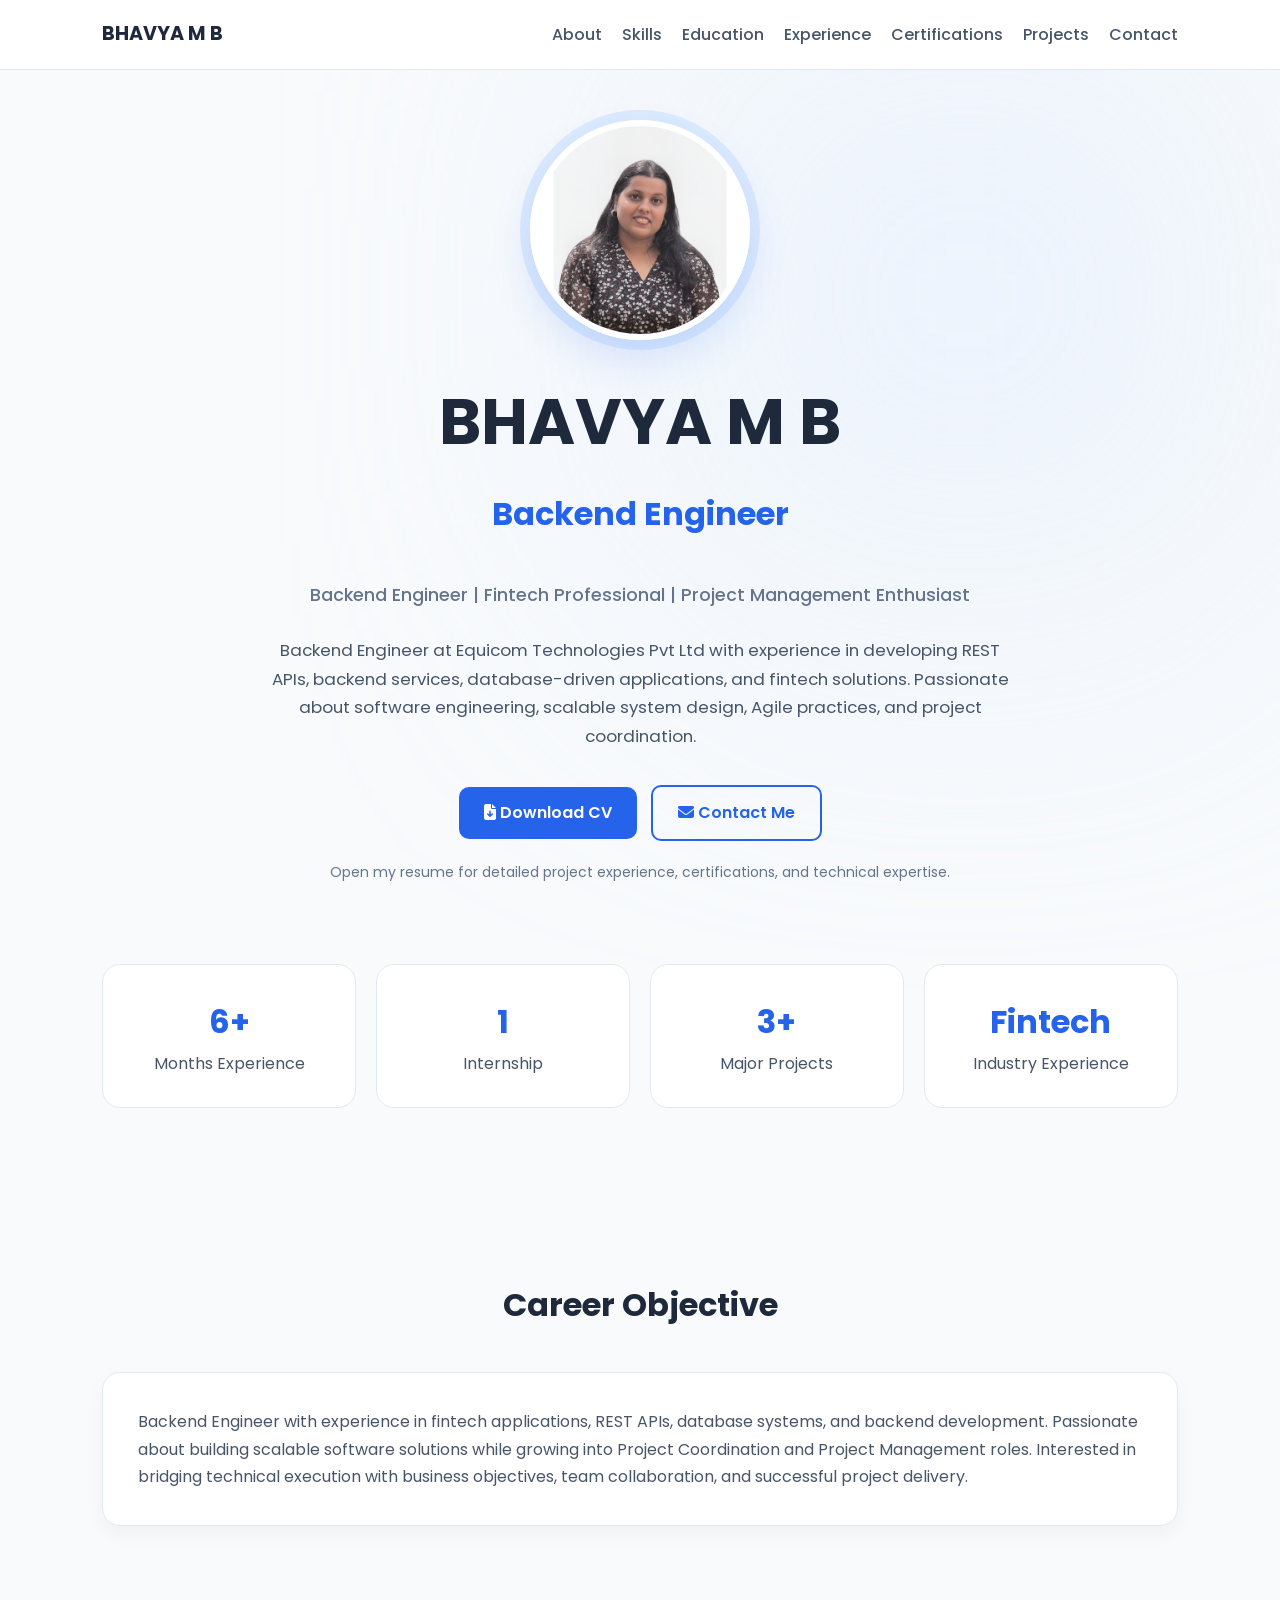
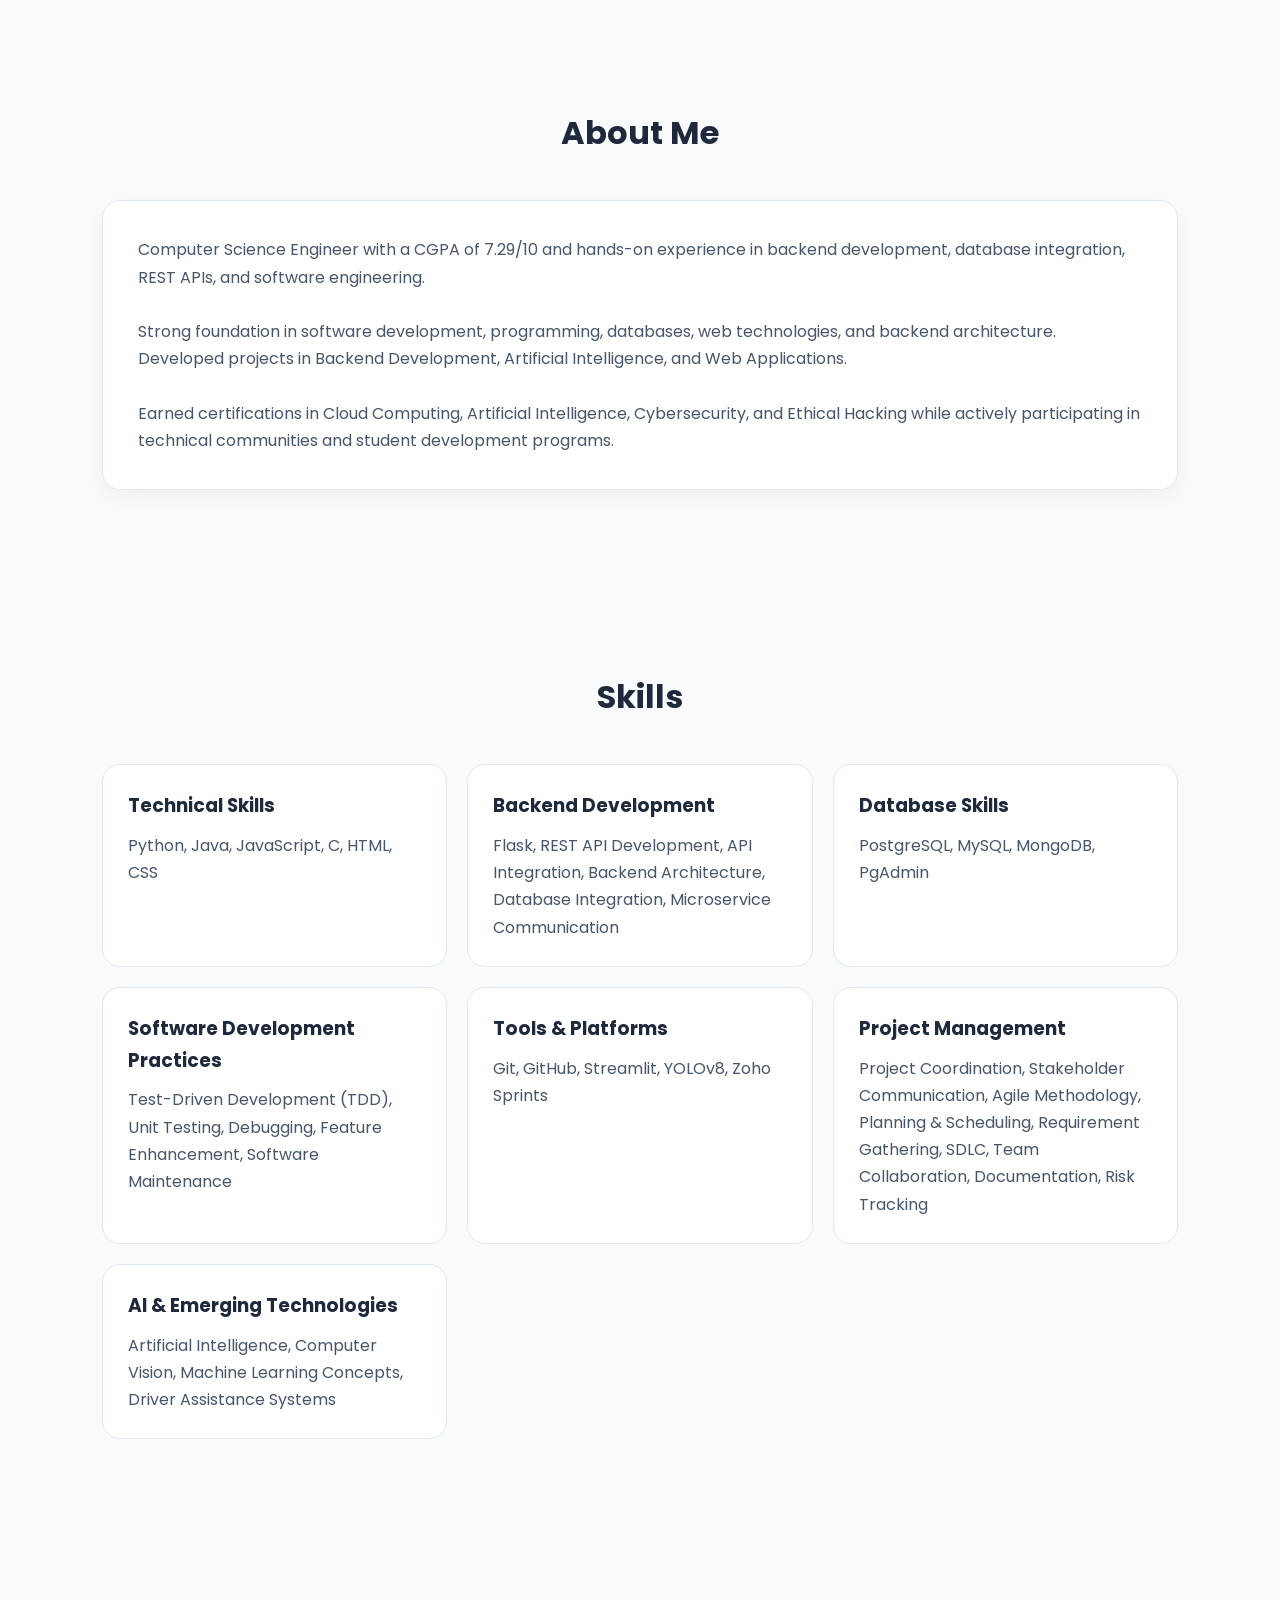
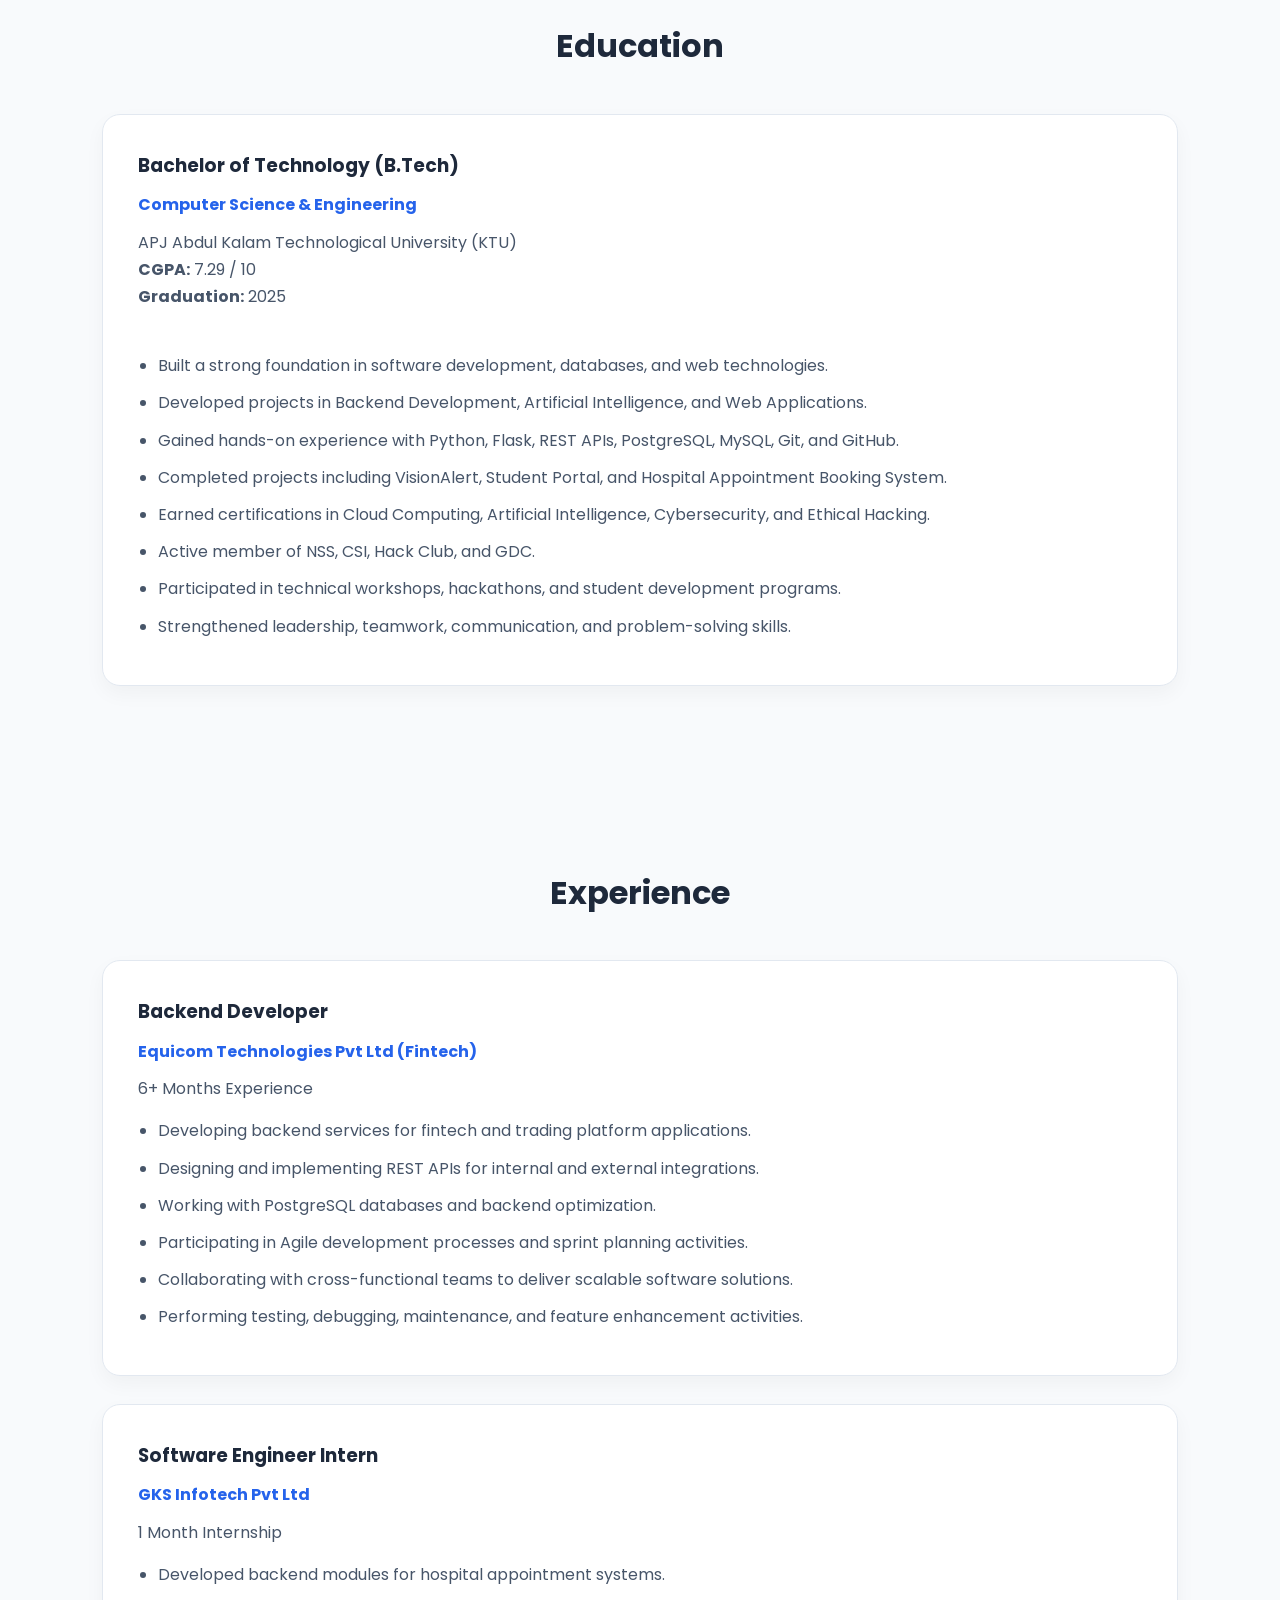
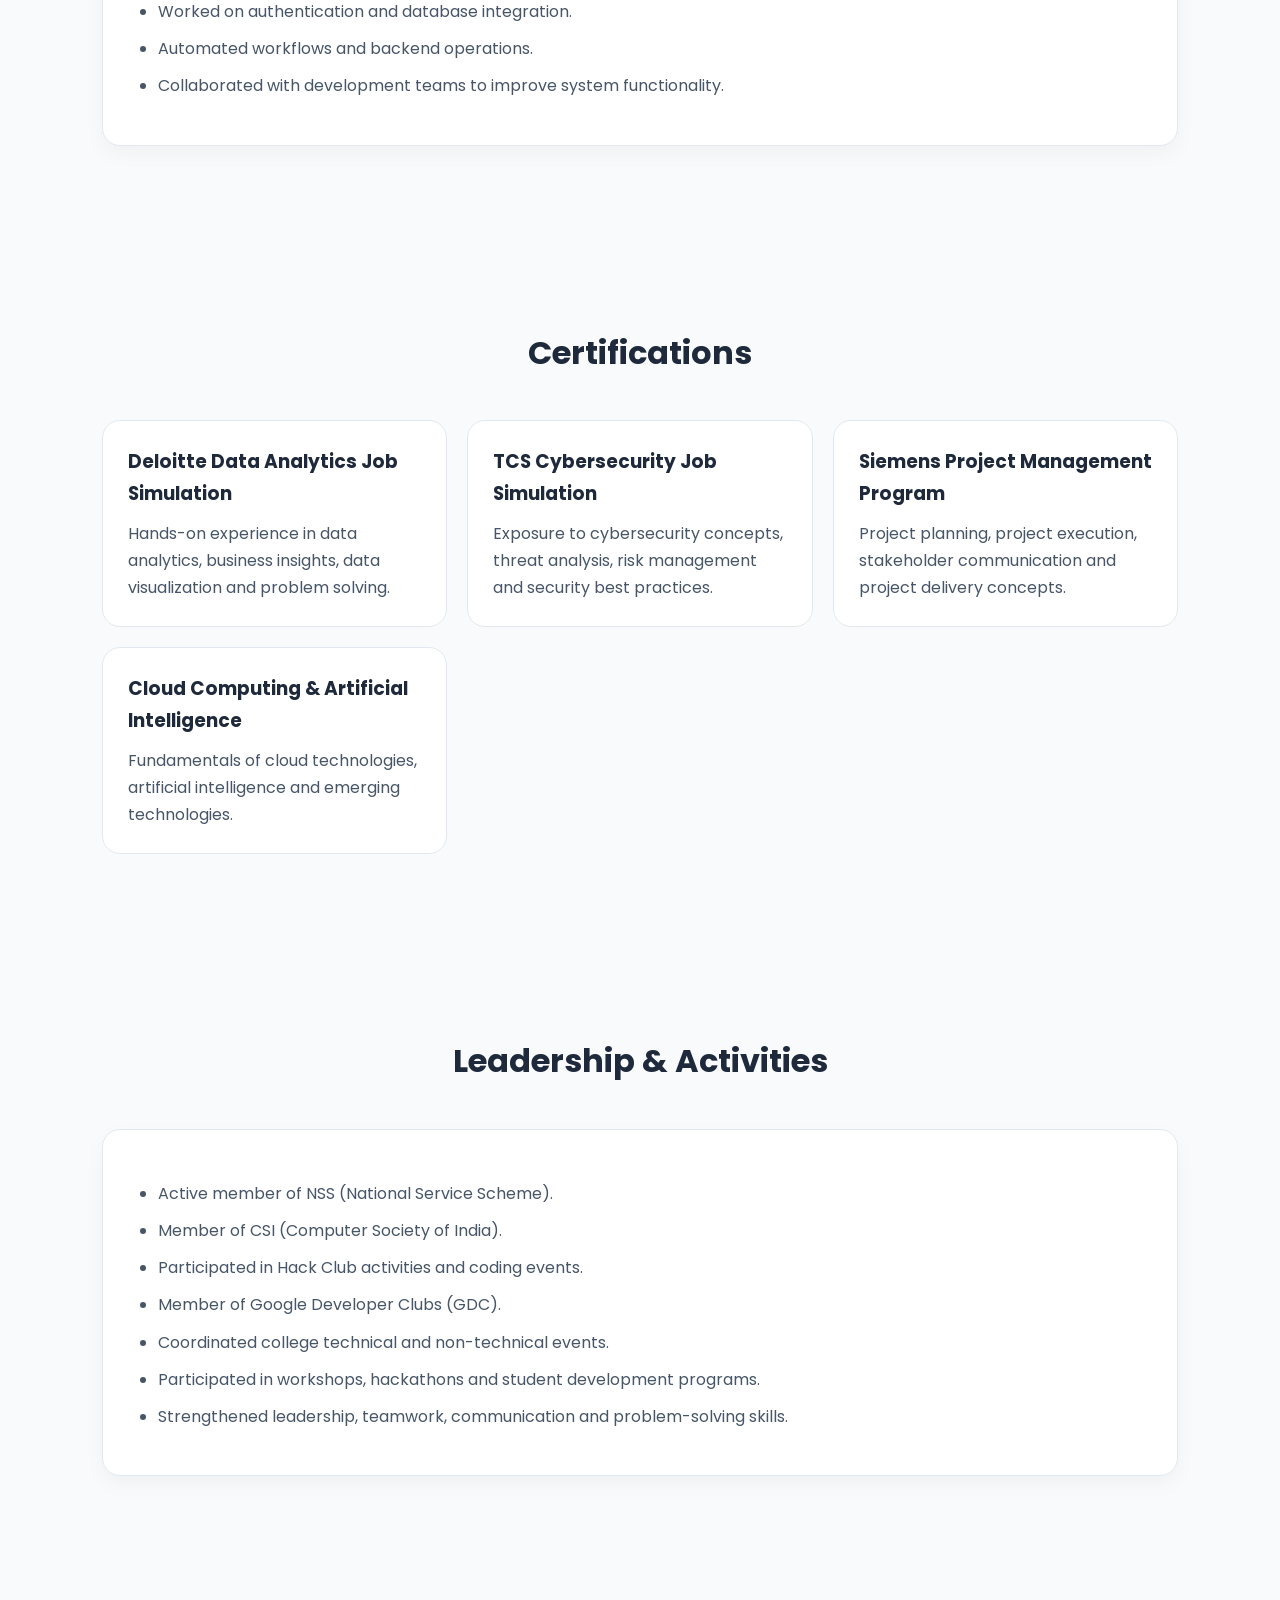
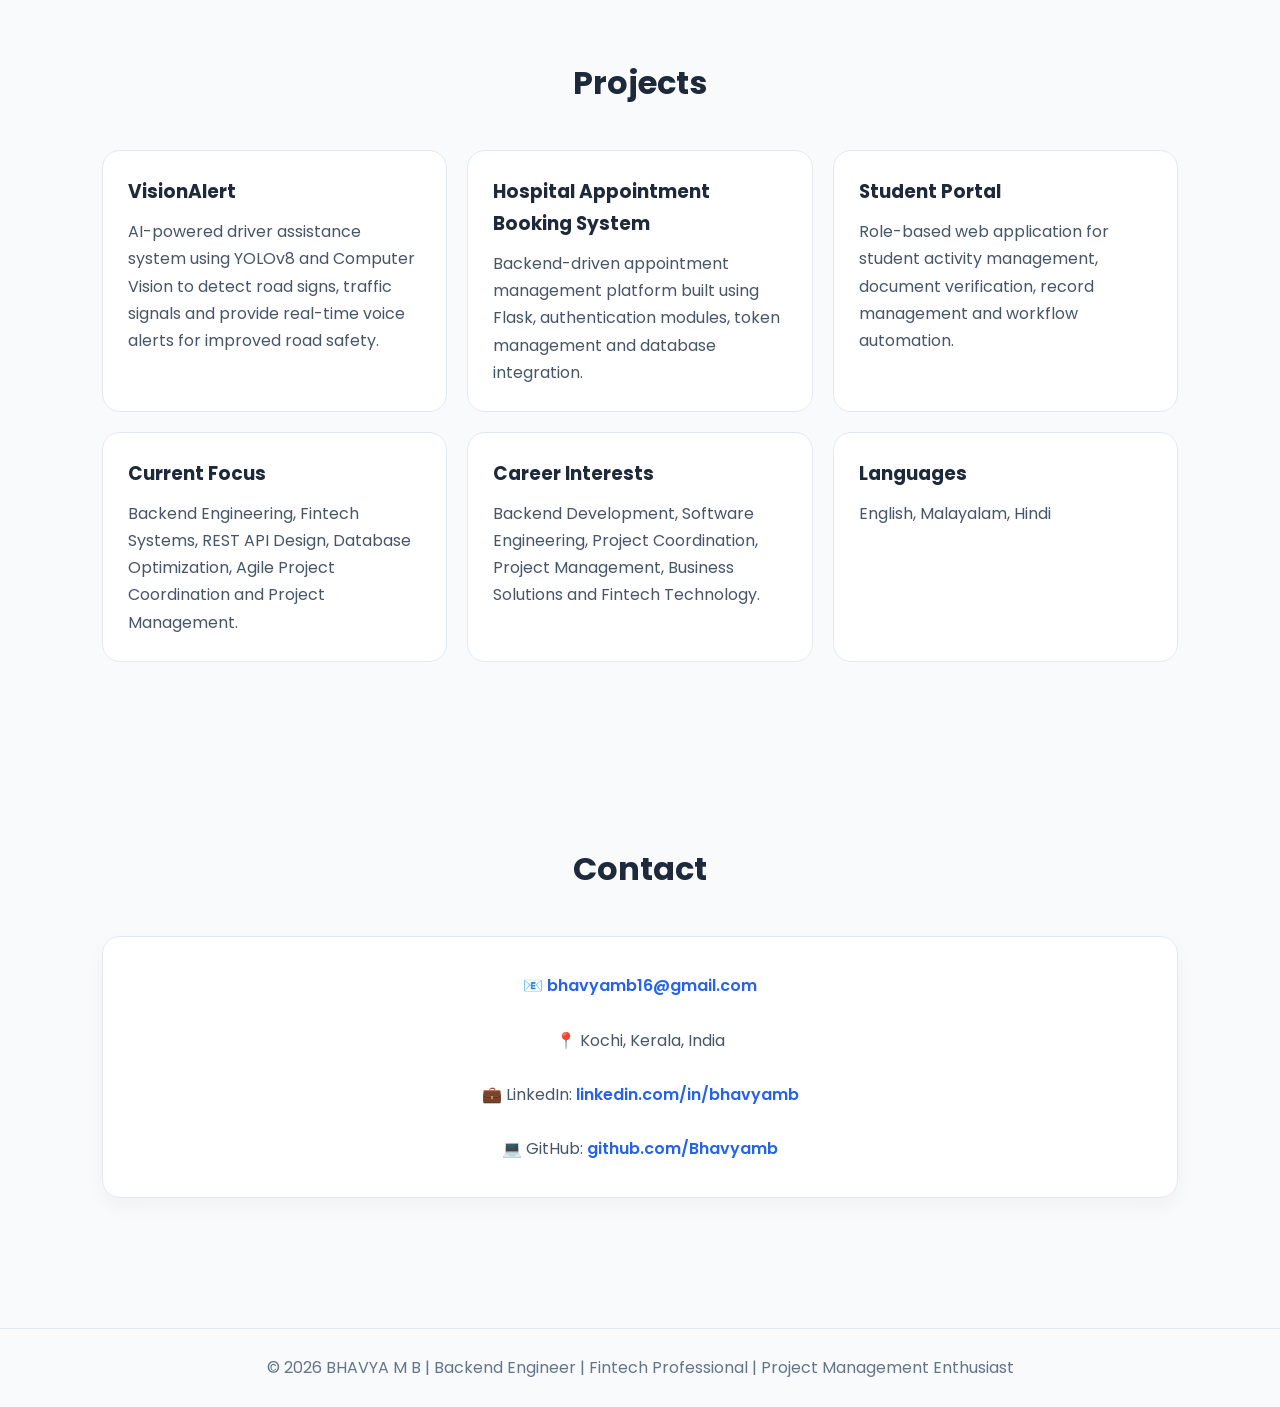
==== index.html @ ac8da22b "Initial portfolio website" ====
<!DOCTYPE html>
<html lang="en">

<head>
<meta charset="UTF-8">
<meta name="viewport" content="width=device-width, initial-scale=1.0">

<title>BHAVYA M B | Backend Engineer</title>

<link rel="stylesheet" href="style.css">

<link href="https://fonts.googleapis.com/css2?family=Poppins:wght@300;400;500;600;700&display=swap" rel="stylesheet">

<link rel="stylesheet" href="https://cdnjs.cloudflare.com/ajax/libs/font-awesome/6.5.2/css/all.min.css">

</head>

<body>

<div class="bg"></div>

<nav>

<div class="logo">
BHAVYA M B
</div>

<ul>

<li><a href="#about">About</a></li>

<li><a href="#skills">Skills</a></li>

<li><a href="#education">Education</a></li>

<li><a href="#experience">Experience</a></li>

<li><a href="#certifications">Certifications</a></li>

<li><a href="#projects">Projects</a></li>

<li><a href="#contact">Contact</a></li>

</ul>

</nav>

<section class="hero">

<div class="hero-card">

<img src="./assets/portfolio.jpeg" alt="BHAVYA M B">

<h1>BHAVYA M B</h1>

<h2>Backend Engineer</h2>

<p class="subtitle">
Backend Engineer | Fintech Professional | Project Management Enthusiast
</p>

<p class="hero-text">
Backend Engineer at Equicom Technologies Pvt Ltd with experience in developing REST APIs,
backend services, database-driven applications, and fintech solutions.
Passionate about software engineering, scalable system design,
Agile practices, and project coordination.
</p>

<div class="btns">

<a href="./assets/cv.pdf" download class="btn">
<i class="fa-solid fa-file-arrow-down"></i>
Download CV
</a>

<a href="#contact" class="btn-outline">
<i class="fa-solid fa-envelope"></i>
Contact Me
</a>

</div>

<p class="resume-note">
Open my resume for detailed project experience, certifications, and technical expertise.
</p>

</div>

</section>

<section class="stats">

<div class="stat">
<h3>6+</h3>
<p>Months Experience</p>
</div>

<div class="stat">
<h3>1</h3>
<p>Internship</p>
</div>

<div class="stat">
<h3>3+</h3>
<p>Major Projects</p>
</div>

<div class="stat">
<h3>Fintech</h3>
<p>Industry Experience</p>
</div>

</section>

<section id="objective">

<h2>Career Objective</h2>

<div class="card">

<p>
Backend Engineer with experience in fintech applications, REST APIs,
database systems, and backend development. Passionate about building scalable
software solutions while growing into Project Coordination and Project Management roles.
Interested in bridging technical execution with business objectives,
team collaboration, and successful project delivery.
</p>

</div>

</section>

<section id="about">

<h2>About Me</h2>

<div class="card">

<p>
Computer Science Engineer with a CGPA of 7.29/10 and hands-on experience
in backend development, database integration, REST APIs, and software engineering.
</p>

<br>

<p>
Strong foundation in software development, programming, databases,
web technologies, and backend architecture. Developed projects in
Backend Development, Artificial Intelligence, and Web Applications.
</p>

<br>

<p>
Earned certifications in Cloud Computing, Artificial Intelligence,
Cybersecurity, and Ethical Hacking while actively participating in
technical communities and student development programs.
</p>

</div>

</section>

<section id="skills">

<h2>Skills</h2>

<div class="projects">

<div class="project">
<h3>Technical Skills</h3>
<p>Python, Java, JavaScript, C, HTML, CSS</p>
</div>

<div class="project">
<h3>Backend Development</h3>
<p>
Flask, REST API Development, API Integration,
Backend Architecture, Database Integration,
Microservice Communication
</p>
</div>

<div class="project">
<h3>Database Skills</h3>
<p>PostgreSQL, MySQL, MongoDB, PgAdmin</p>
</div>

<div class="project">
<h3>Software Development Practices</h3>
<p>
Test-Driven Development (TDD),
Unit Testing, Debugging,
Feature Enhancement,
Software Maintenance
</p>
</div>

<div class="project">
<h3>Tools & Platforms</h3>
<p>
Git, GitHub, Streamlit,
YOLOv8, Zoho Sprints
</p>
</div>

<div class="project">
<h3>Project Management</h3>
<p>
Project Coordination,
Stakeholder Communication,
Agile Methodology,
Planning & Scheduling,
Requirement Gathering,
SDLC,
Team Collaboration,
Documentation,
Risk Tracking
</p>
</div>

<div class="project">
<h3>AI & Emerging Technologies</h3>
<p>
Artificial Intelligence,
Computer Vision,
Machine Learning Concepts,
Driver Assistance Systems
</p>
</div>

</div>

</section>

<section id="education">

<h2>Education</h2>

<div class="card">

<h3>Bachelor of Technology (B.Tech)</h3>

<h4>Computer Science & Engineering</h4>

<p>APJ Abdul Kalam Technological University (KTU)</p>

<p><strong>CGPA:</strong> 7.29 / 10</p>

<p><strong>Graduation:</strong> 2025</p>

<br>

<ul>

<li>Built a strong foundation in software development, databases, and web technologies.</li>

<li>Developed projects in Backend Development, Artificial Intelligence, and Web Applications.</li>

<li>Gained hands-on experience with Python, Flask, REST APIs, PostgreSQL, MySQL, Git, and GitHub.</li>

<li>Completed projects including VisionAlert, Student Portal, and Hospital Appointment Booking System.</li>

<li>Earned certifications in Cloud Computing, Artificial Intelligence, Cybersecurity, and Ethical Hacking.</li>

<li>Active member of NSS, CSI, Hack Club, and GDC.</li>

<li>Participated in technical workshops, hackathons, and student development programs.</li>

<li>Strengthened leadership, teamwork, communication, and problem-solving skills.</li>

</ul>

</div>

</section>

<section id="experience">

<h2>Experience</h2>

<div class="card">

<h3>Backend Developer</h3>

<h4>Equicom Technologies Pvt Ltd (Fintech)</h4>

<p>6+ Months Experience</p>

<ul>

<li>Developing backend services for fintech and trading platform applications.</li>

<li>Designing and implementing REST APIs for internal and external integrations.</li>

<li>Working with PostgreSQL databases and backend optimization.</li>

<li>Participating in Agile development processes and sprint planning activities.</li>

<li>Collaborating with cross-functional teams to deliver scalable software solutions.</li>

<li>Performing testing, debugging, maintenance, and feature enhancement activities.</li>

</ul>

</div>

<br>

<div class="card">

<h3>Software Engineer Intern</h3>

<h4>GKS Infotech Pvt Ltd</h4>

<p>1 Month Internship</p>

<ul>

<li>Developed backend modules for hospital appointment systems.</li>

<li>Worked on authentication and database integration.</li>

<li>Automated workflows and backend operations.</li>

<li>Collaborated with development teams to improve system functionality.</li>

</ul>

</div>

</section>
<!-- CERTIFICATIONS -->

<section id="certifications">

<h2>Certifications</h2>

<div class="projects">

<div class="project">
<h3>Deloitte Data Analytics Job Simulation</h3>
<p>
Hands-on experience in data analytics, business insights,
data visualization and problem solving.
</p>
</div>

<div class="project">
<h3>TCS Cybersecurity Job Simulation</h3>
<p>
Exposure to cybersecurity concepts, threat analysis,
risk management and security best practices.
</p>
</div>

<div class="project">
<h3>Siemens Project Management Program</h3>
<p>
Project planning, project execution,
stakeholder communication and project delivery concepts.
</p>
</div>

<div class="project">
<h3>Cloud Computing & Artificial Intelligence</h3>
<p>
Fundamentals of cloud technologies,
artificial intelligence and emerging technologies.
</p>
</div>

</div>

</section>

<!-- LEADERSHIP -->

<section id="leadership">

<h2>Leadership & Activities</h2>

<div class="card">

<ul>

<li>Active member of NSS (National Service Scheme).</li>

<li>Member of CSI (Computer Society of India).</li>

<li>Participated in Hack Club activities and coding events.</li>

<li>Member of Google Developer Clubs (GDC).</li>

<li>Coordinated college technical and non-technical events.</li>

<li>Participated in workshops, hackathons and student development programs.</li>

<li>Strengthened leadership, teamwork, communication and problem-solving skills.</li>

</ul>

</div>

</section>

<!-- PROJECTS -->

<section id="projects">

<h2>Projects</h2>

<div class="projects">

<div class="project">

<h3>VisionAlert</h3>

<p>
AI-powered driver assistance system using YOLOv8 and Computer Vision
to detect road signs, traffic signals and provide real-time voice alerts
for improved road safety.
</p>

</div>

<div class="project">

<h3>Hospital Appointment Booking System</h3>

<p>
Backend-driven appointment management platform built using Flask,
authentication modules, token management and database integration.
</p>

</div>

<div class="project">

<h3>Student Portal</h3>

<p>
Role-based web application for student activity management,
document verification, record management and workflow automation.
</p>

</div>

<div class="project">

<h3>Current Focus</h3>

<p>
Backend Engineering, Fintech Systems,
REST API Design, Database Optimization,
Agile Project Coordination and Project Management.
</p>

</div>

<div class="project">

<h3>Career Interests</h3>

<p>
Backend Development, Software Engineering,
Project Coordination, Project Management,
Business Solutions and Fintech Technology.
</p>

</div>

<div class="project">

<h3>Languages</h3>

<p>
English, Malayalam, Hindi
</p>

</div>

</div>

</section>

<!-- CONTACT -->

<section id="contact">

<h2>Contact</h2>

<div class="card center">

<p>
📧
<a href="mailto:bhavyamb16@gmail.com">
bhavyamb16@gmail.com
</a>
</p>

<br>

<p>
📍 Kochi, Kerala, India
</p>

<br>

<p>
💼 LinkedIn:
<a href="https://www.linkedin.com/in/bhavyamb/" target="_blank">
linkedin.com/in/bhavyamb
</a>
</p>

<br>

<p>
💻 GitHub:
<a href="https://github.com/Bhavyamb" target="_blank">
github.com/Bhavyamb
</a>
</p>

</div>

</section>

<!-- FOOTER -->

<footer>

© 2026 BHAVYA M B | Backend Engineer | Fintech Professional | Project Management Enthusiast

</footer>

</body>

</html>
---- style.css ----
:root{
    --bg:#f8fafc;
    --card:#ffffff;
    --primary:#2563eb;
    --secondary:#1e293b;
    --text:#475569;
    --border:#e2e8f0;
}

*{
    margin:0;
    padding:0;
    box-sizing:border-box;
    font-family:'Poppins',sans-serif;
    scroll-behavior:smooth;
}

body{
    background:var(--bg);
    color:var(--text);
    overflow-x:hidden;
    line-height:1.7;
}

/* Background Glow */

.bg{
    position:fixed;
    width:500px;
    height:500px;
    background:#dbeafe;
    filter:blur(180px);
    opacity:.6;
    top:5%;
    right:5%;
    z-index:-1;
}

/* Navbar */

nav{
    display:flex;
    justify-content:space-between;
    align-items:center;
    padding:18px 8%;
    position:fixed;
    width:100%;
    top:0;
    background:rgba(255,255,255,.95);
    backdrop-filter:blur(12px);
    border-bottom:1px solid var(--border);
    z-index:1000;
}

.logo{
    font-size:1.2rem;
    font-weight:700;
    color:var(--secondary);
}

nav ul{
    display:flex;
    gap:20px;
    list-style:none;
}

nav a{
    text-decoration:none;
    color:var(--text);
    font-weight:500;
    transition:.3s;
}

nav a:hover{
    color:var(--primary);
}

/* Hero */

.hero{
    min-height:100vh;
    display:flex;
    justify-content:center;
    align-items:center;
    text-align:center;
    padding:120px 20px 80px;
}

.hero-card{
    max-width:900px;
    animation:float 6s ease-in-out infinite;
}

.hero-card img{
    width:220px;
    height:220px;
    border-radius:50%;
    object-fit:cover;
    border:6px solid white;
    box-shadow:
        0 20px 40px rgba(37,99,235,.15),
        0 0 0 10px #dbeafe;
}

.hero h1{
    font-size:4rem;
    color:var(--secondary);
    margin-top:20px;
}

.hero h2{
    color:var(--primary);
    margin-top:10px;
}

.subtitle{
    margin-top:10px;
    color:#64748b;
    font-size:1.1rem;
    font-weight:500;
}

.hero-text{
    max-width:750px;
    margin:25px auto;
    font-size:1.05rem;
}

.resume-note{
    margin-top:15px;
    font-size:14px;
    color:#64748b;
}

/* Buttons */

.btns{
    margin-top:30px;
}

.btn,
.btn-outline{
    display:inline-block;
    padding:12px 25px;
    border-radius:10px;
    text-decoration:none;
    font-weight:600;
    margin:5px;
    transition:.3s;
}

.btn{
    background:var(--primary);
    color:white;
}

.btn:hover{
    transform:translateY(-4px);
}

.btn-outline{
    border:2px solid var(--primary);
    color:var(--primary);
}

.btn-outline:hover{
    background:var(--primary);
    color:white;
}

/* Stats */

.stats{
    display:grid;
    grid-template-columns:repeat(auto-fit,minmax(220px,1fr));
    gap:20px;
    padding:0 8% 80px;
}

.stat{
    background:white;
    border:1px solid var(--border);
    border-radius:18px;
    text-align:center;
    padding:30px;
    transition:.3s;
}

.stat:hover{
    transform:translateY(-8px);
    box-shadow:0 10px 25px rgba(0,0,0,.08);
}

.stat h3{
    color:var(--primary);
    font-size:2rem;
}

/* Sections */

section{
    padding:90px 8%;
}

section h2{
    text-align:center;
    color:var(--secondary);
    margin-bottom:40px;
    font-size:2rem;
}

/* Cards */

.card{
    background:var(--card);
    border:1px solid var(--border);
    border-radius:18px;
    padding:35px;
    box-shadow:0 8px 20px rgba(0,0,0,.04);
}

.card h3{
    color:var(--secondary);
    margin-bottom:10px;
}

.card h4{
    color:var(--primary);
    margin-bottom:10px;
}

.card ul{
    margin-left:20px;
    margin-top:15px;
}

.card li{
    margin-bottom:10px;
}

/* Grid Cards */

.projects{
    display:grid;
    grid-template-columns:repeat(auto-fit,minmax(280px,1fr));
    gap:20px;
}

.project{
    background:white;
    border:1px solid var(--border);
    border-radius:18px;
    padding:25px;
    transition:.3s;
}

.project:hover{
    transform:translateY(-8px);
    box-shadow:0 12px 25px rgba(0,0,0,.08);
}

.project h3{
    color:var(--secondary);
    margin-bottom:10px;
}

/* Contact */

.center{
    text-align:center;
}

.center a{
    color:var(--primary);
    text-decoration:none;
    font-weight:600;
}

.center a:hover{
    text-decoration:underline;
}

/* Footer */

footer{
    text-align:center;
    padding:25px;
    border-top:1px solid var(--border);
    color:#64748b;
    margin-top:40px;
}

/* Floating Animation */

@keyframes float{

    0%{
        transform:translateY(0px);
    }

    50%{
        transform:translateY(-12px);
    }

    100%{
        transform:translateY(0px);
    }

}

/* Scrollbar */

::-webkit-scrollbar{
    width:8px;
}

::-webkit-scrollbar-track{
    background:#f1f5f9;
}

::-webkit-scrollbar-thumb{
    background:#94a3b8;
    border-radius:10px;
}

/* Mobile */

@media(max-width:768px){

    nav{
        flex-direction:column;
        gap:15px;
    }

    nav ul{
        flex-wrap:wrap;
        justify-content:center;
    }

    .hero h1{
        font-size:2.8rem;
    }

    .hero-card img{
        width:170px;
        height:170px;
    }

    section{
        padding:70px 6%;
    }

    .stats{
        padding:0 6% 70px;
    }

}
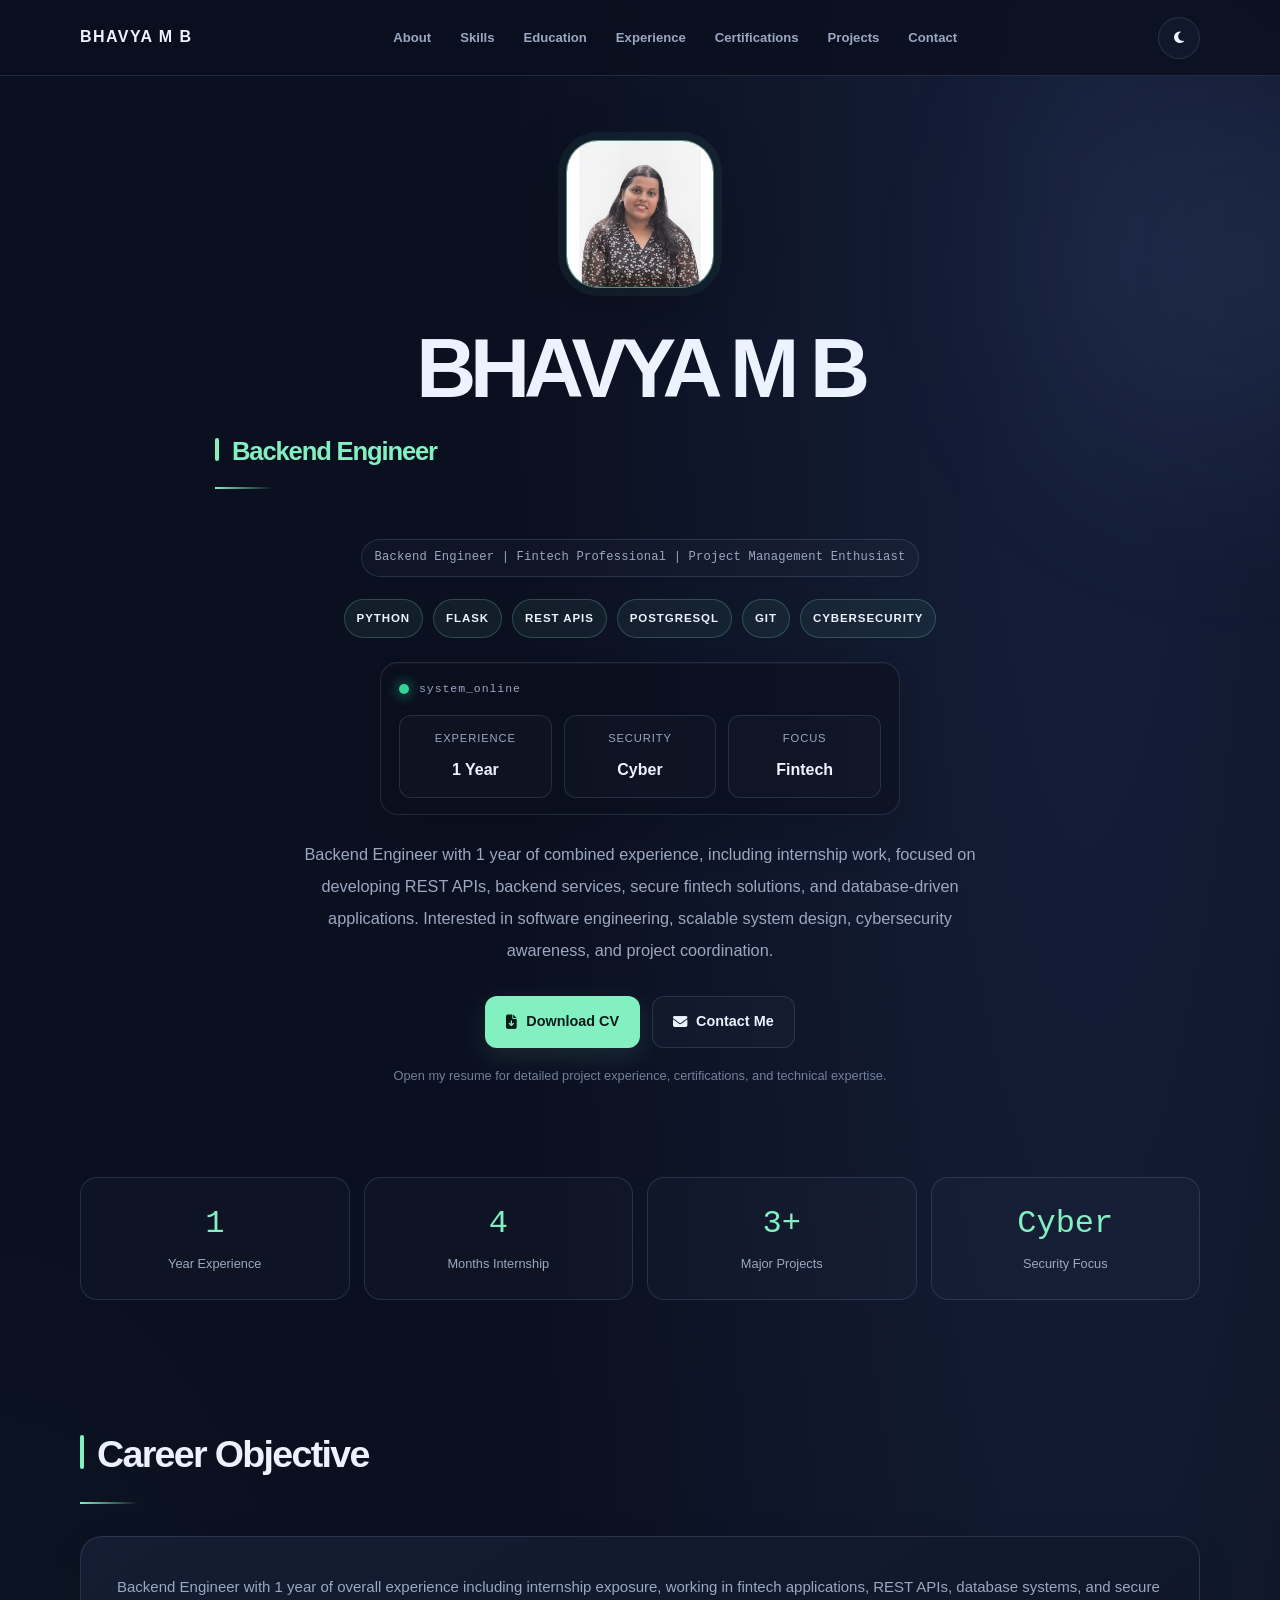
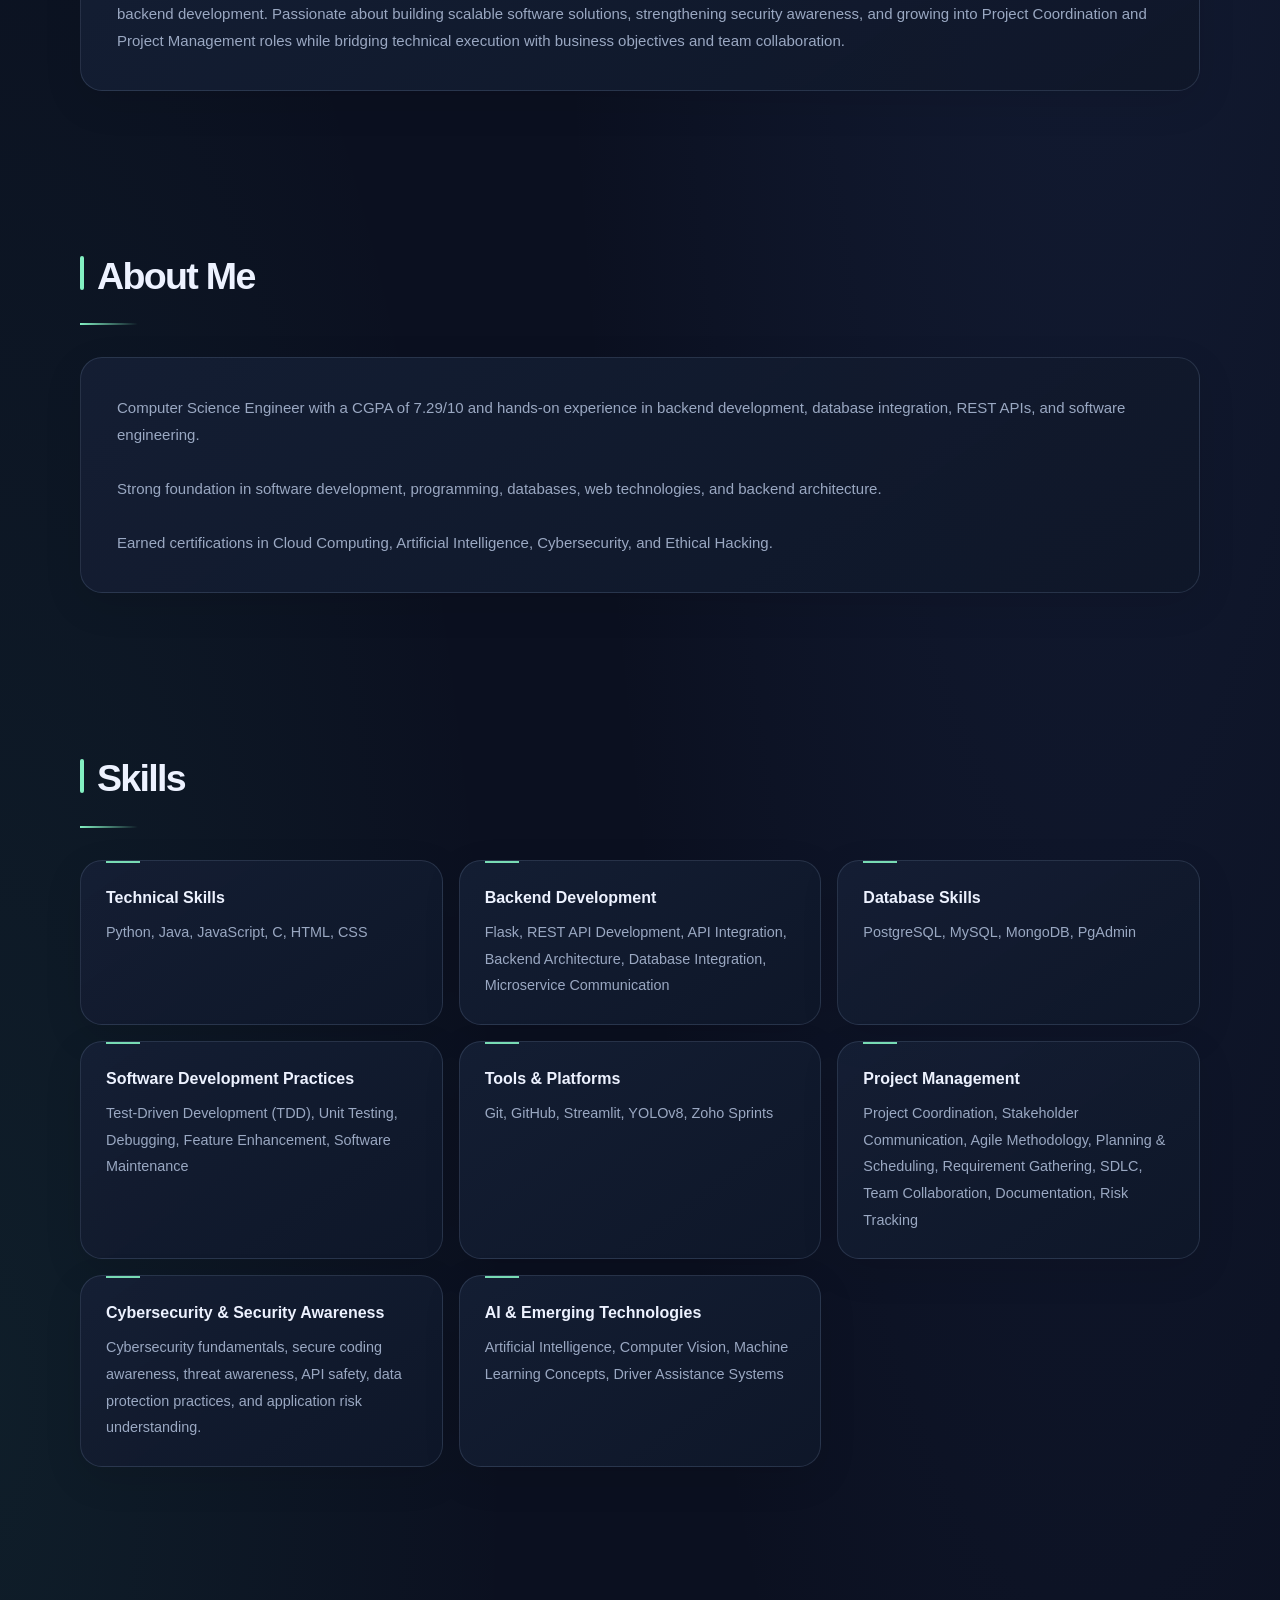
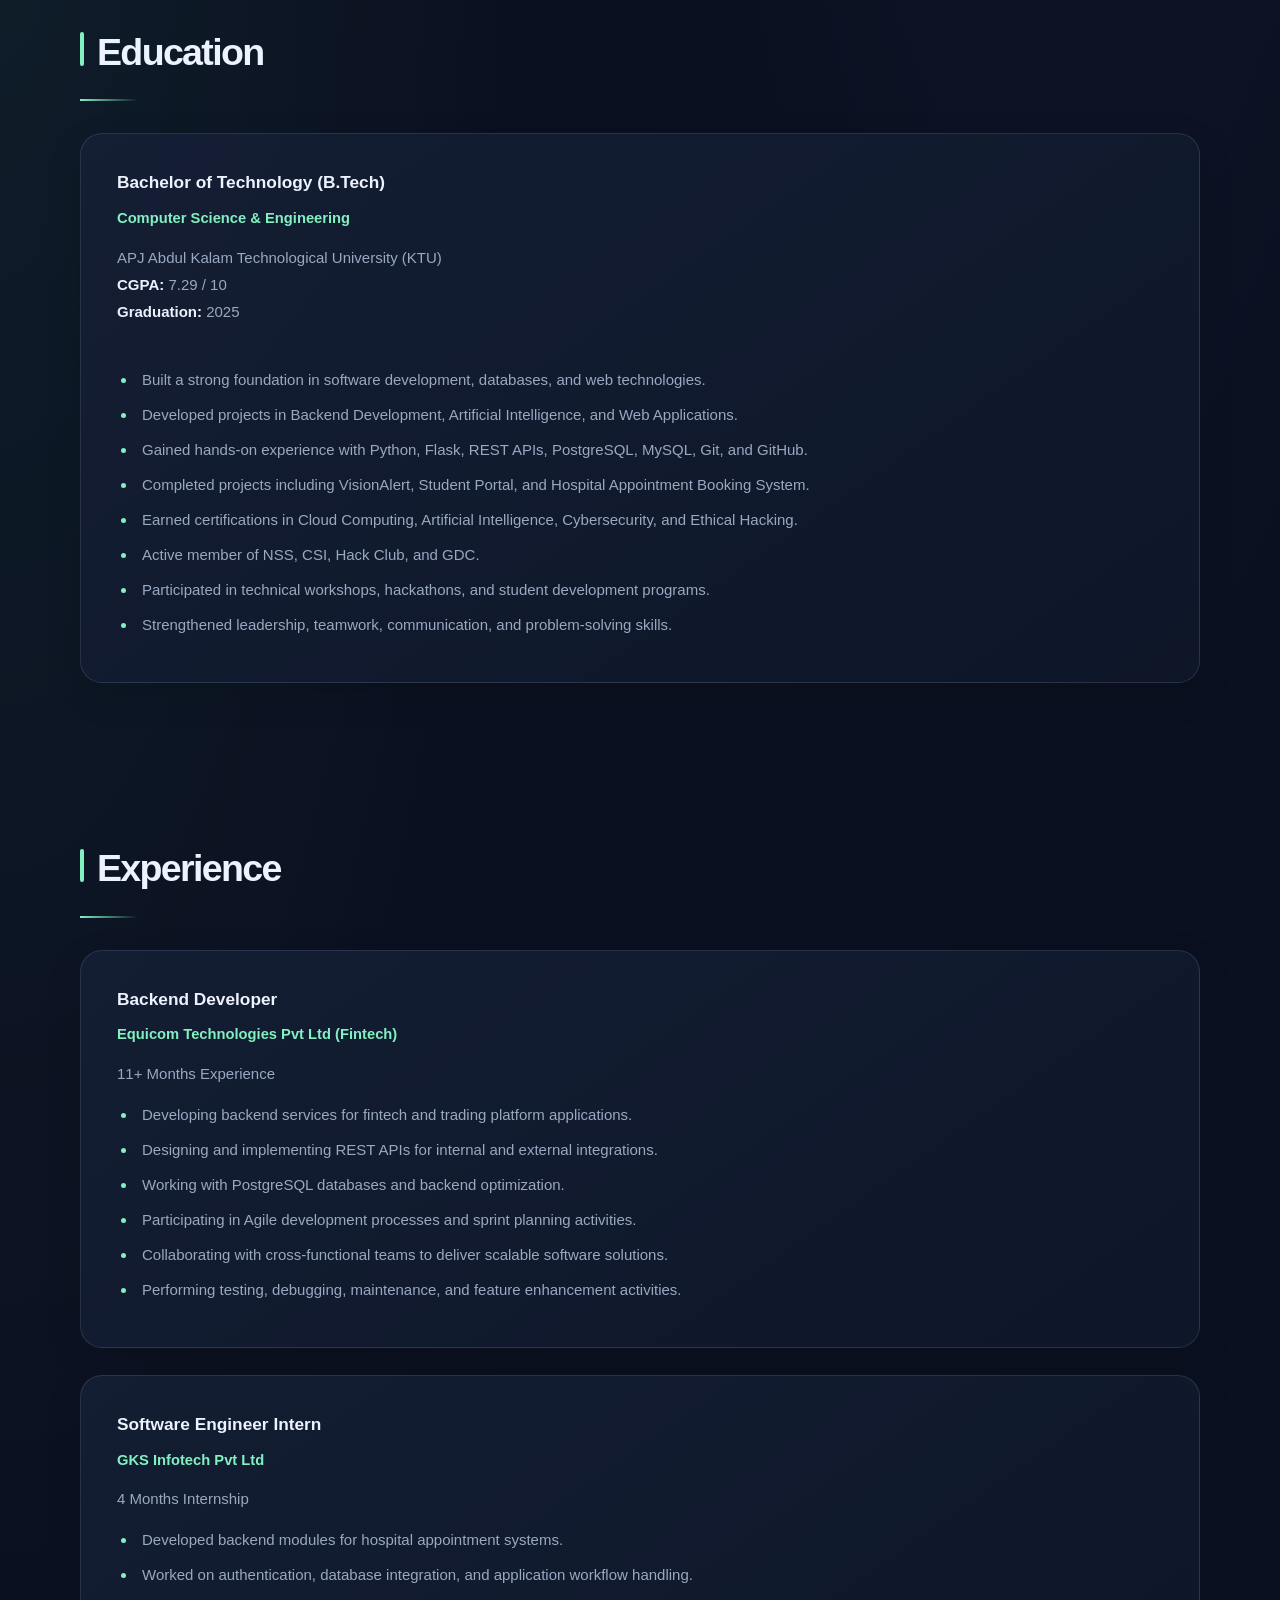
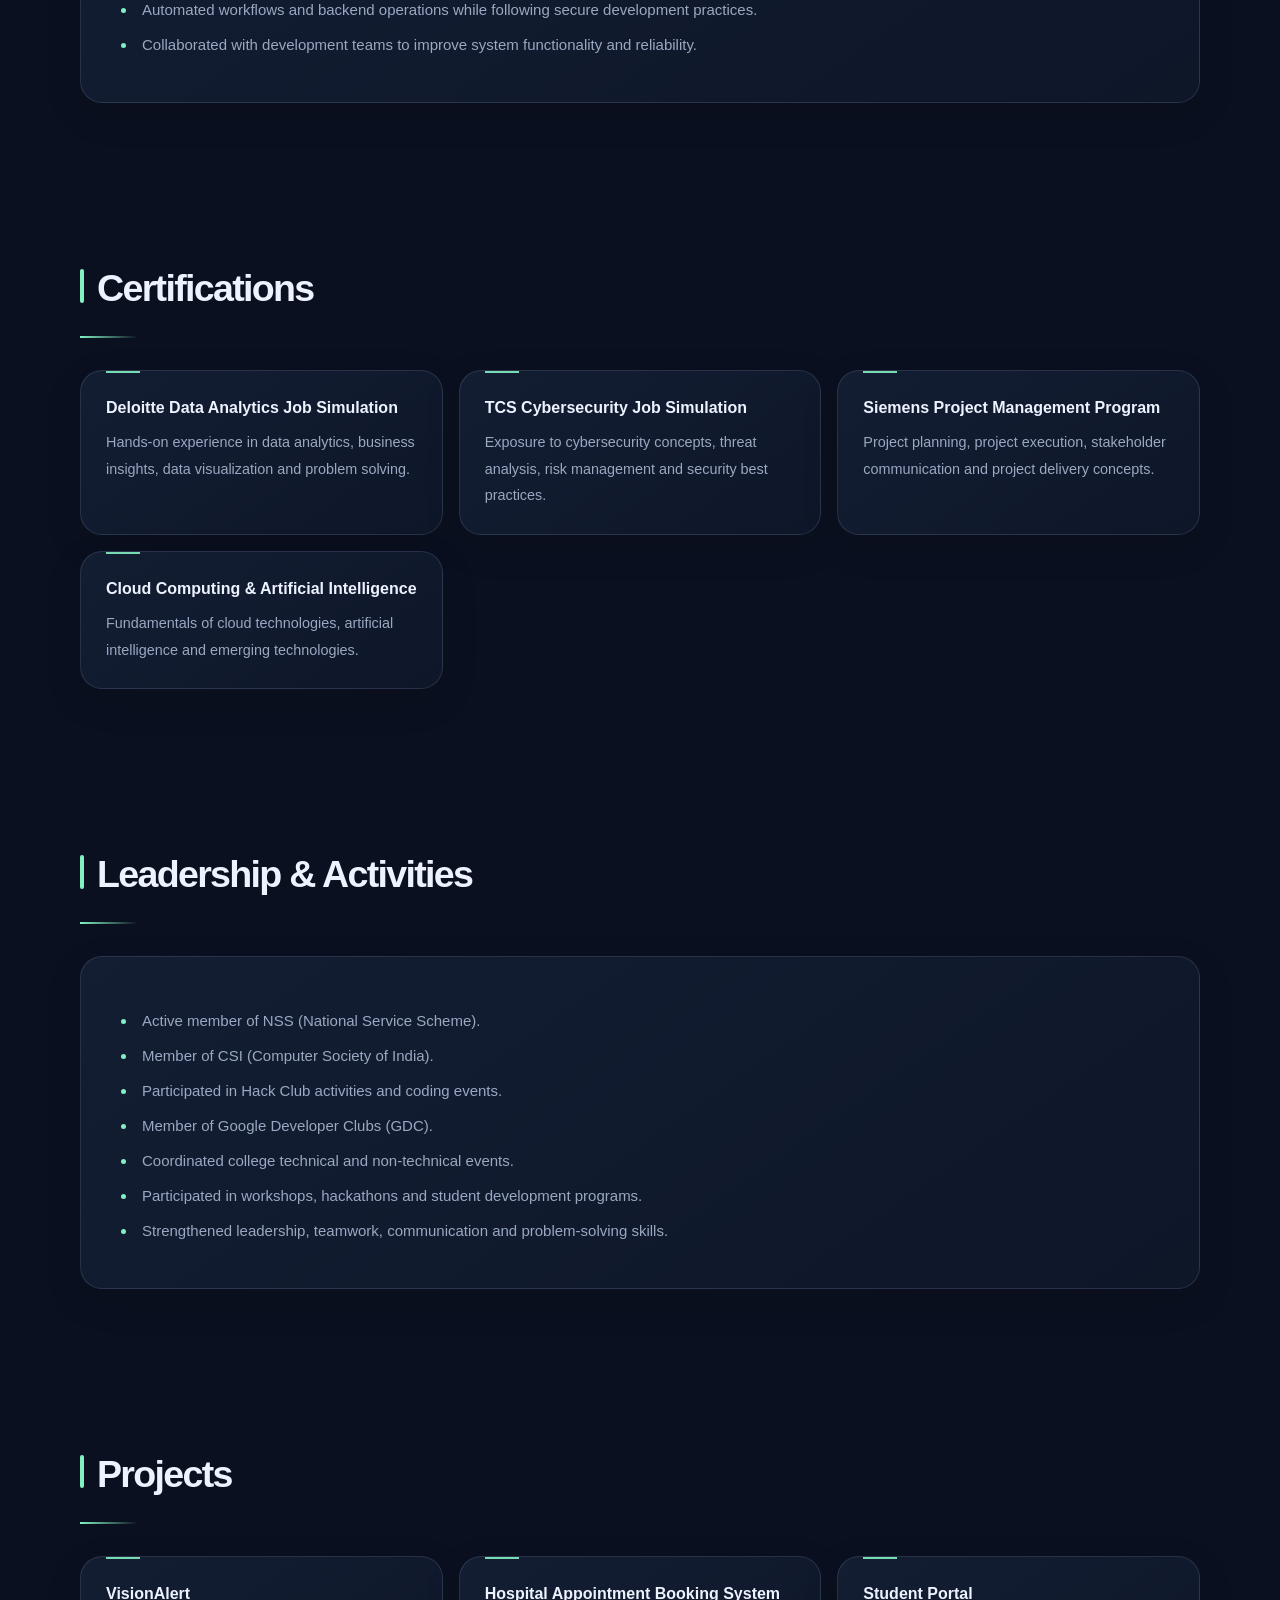
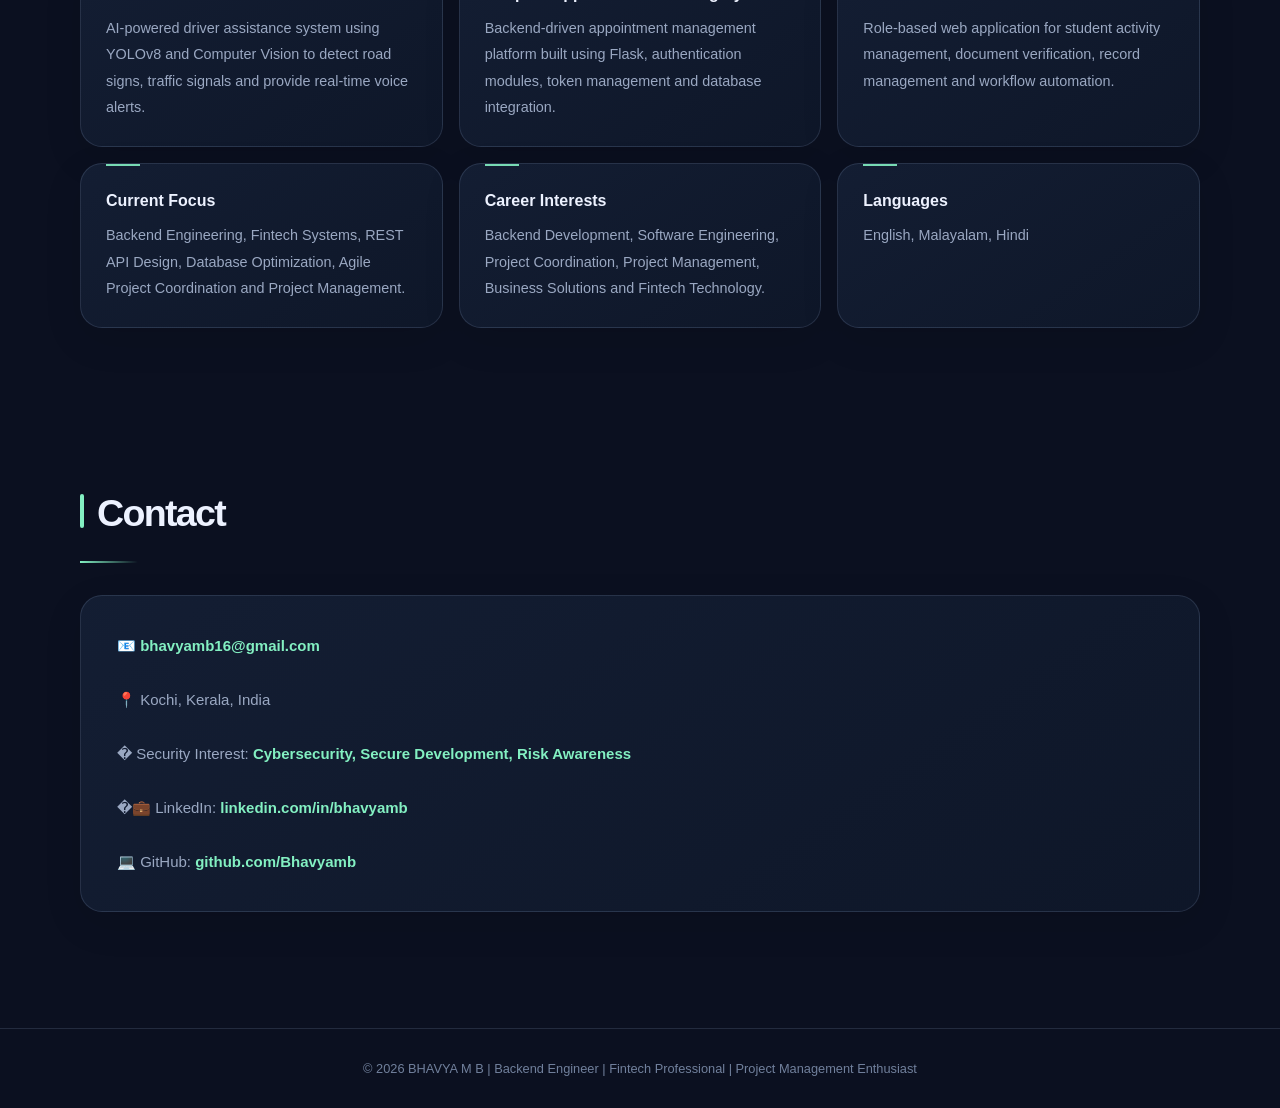
==== commit f704731f: "changes in the style" ====
--- a/index.html
+++ b/index.html
@@ -4,537 +4,218 @@
 <head>
 <meta charset="UTF-8">
 <meta name="viewport" content="width=device-width, initial-scale=1.0">
-
 <title>BHAVYA M B | Backend Engineer</title>
-
 <link rel="stylesheet" href="style.css">
-
 <link href="https://fonts.googleapis.com/css2?family=Poppins:wght@300;400;500;600;700&display=swap" rel="stylesheet">
-
 <link rel="stylesheet" href="https://cdnjs.cloudflare.com/ajax/libs/font-awesome/6.5.2/css/all.min.css">
-
 </head>
 
 <body>
-
 <div class="bg"></div>
 
 <nav>
-
-<div class="logo">
-BHAVYA M B
-</div>
-
-<ul>
-
-<li><a href="#about">About</a></li>
-
-<li><a href="#skills">Skills</a></li>
-
-<li><a href="#education">Education</a></li>
-
-<li><a href="#experience">Experience</a></li>
-
-<li><a href="#certifications">Certifications</a></li>
-
-<li><a href="#projects">Projects</a></li>
-
-<li><a href="#contact">Contact</a></li>
-
-</ul>
-
+  <div class="logo">BHAVYA M B</div>
+  <ul>
+    <li><a href="#about">About</a></li>
+    <li><a href="#skills">Skills</a></li>
+    <li><a href="#education">Education</a></li>
+    <li><a href="#experience">Experience</a></li>
+    <li><a href="#certifications">Certifications</a></li>
+    <li><a href="#projects">Projects</a></li>
+    <li><a href="#contact">Contact</a></li>
+  </ul>
+  <button class="theme-toggle" id="themeToggle" aria-label="Toggle dark and light mode">
+    <i class="fa-solid fa-moon"></i>
+  </button>
 </nav>
 
 <section class="hero">
-
-<div class="hero-card">
-
-<img src="./assets/portfolio.jpeg" alt="BHAVYA M B">
-
-<h1>BHAVYA M B</h1>
-
-<h2>Backend Engineer</h2>
-
-<p class="subtitle">
-Backend Engineer | Fintech Professional | Project Management Enthusiast
-</p>
-
-<p class="hero-text">
-Backend Engineer at Equicom Technologies Pvt Ltd with experience in developing REST APIs,
-backend services, database-driven applications, and fintech solutions.
-Passionate about software engineering, scalable system design,
-Agile practices, and project coordination.
-</p>
-
-<div class="btns">
-
-<a href="./assets/cv.pdf" download class="btn">
-<i class="fa-solid fa-file-arrow-down"></i>
-Download CV
-</a>
-
-<a href="#contact" class="btn-outline">
-<i class="fa-solid fa-envelope"></i>
-Contact Me
-</a>
-
-</div>
-
-<p class="resume-note">
-Open my resume for detailed project experience, certifications, and technical expertise.
-</p>
-
-</div>
-
+  <div class="hero-card">
+    <img src="./assets/portfolio.jpeg" alt="BHAVYA M B">
+    <h1>BHAVYA M B</h1>
+    <h2>Backend Engineer</h2>
+    <p class="subtitle">Backend Engineer | Fintech Professional | Project Management Enthusiast</p>
+
+    <div class="tech-stack" aria-label="Technology stack">
+      <span>Python</span>
+      <span>Flask</span>
+      <span>REST APIs</span>
+      <span>PostgreSQL</span>
+      <span>Git</span>
+      <span>Cybersecurity</span>
+    </div>
+
+    <div class="system-panel" aria-label="System overview">
+      <div class="panel-header">
+        <span class="status-dot"></span>
+        <span>system_online</span>
+      </div>
+      <div class="panel-body">
+        <div><span>Experience</span><strong>1 Year</strong></div>
+        <div><span>Security</span><strong>Cyber</strong></div>
+        <div><span>Focus</span><strong>Fintech</strong></div>
+      </div>
+    </div>
+
+    <p class="hero-text">
+      Backend Engineer with 1 year of combined experience, including internship work, focused on developing REST APIs,
+      backend services, secure fintech solutions, and database-driven applications. Interested in software engineering,
+      scalable system design, cybersecurity awareness, and project coordination.
+    </p>
+
+    <div class="btns">
+      <a href="./assets/cv.pdf" download class="btn"><i class="fa-solid fa-file-arrow-down"></i> Download CV</a>
+      <a href="#contact" class="btn-outline"><i class="fa-solid fa-envelope"></i> Contact Me</a>
+    </div>
+
+    <p class="resume-note">Open my resume for detailed project experience, certifications, and technical expertise.</p>
+  </div>
 </section>
 
 <section class="stats">
-
-<div class="stat">
-<h3>6+</h3>
-<p>Months Experience</p>
-</div>
-
-<div class="stat">
-<h3>1</h3>
-<p>Internship</p>
-</div>
-
-<div class="stat">
-<h3>3+</h3>
-<p>Major Projects</p>
-</div>
-
-<div class="stat">
-<h3>Fintech</h3>
-<p>Industry Experience</p>
-</div>
-
+  <div class="stat"><h3>1</h3><p>Year Experience</p></div>
+  <div class="stat"><h3>4</h3><p>Months Internship</p></div>
+  <div class="stat"><h3>3+</h3><p>Major Projects</p></div>
+  <div class="stat"><h3>Cyber</h3><p>Security Focus</p></div>
 </section>
 
 <section id="objective">
-
-<h2>Career Objective</h2>
-
-<div class="card">
-
-<p>
-Backend Engineer with experience in fintech applications, REST APIs,
-database systems, and backend development. Passionate about building scalable
-software solutions while growing into Project Coordination and Project Management roles.
-Interested in bridging technical execution with business objectives,
-team collaboration, and successful project delivery.
-</p>
-
-</div>
-
+  <h2>Career Objective</h2>
+  <div class="card">
+    <p>
+      Backend Engineer with 1 year of overall experience including internship exposure, working in fintech applications,
+      REST APIs, database systems, and secure backend development. Passionate about building scalable software solutions,
+      strengthening security awareness, and growing into Project Coordination and Project Management roles while bridging
+      technical execution with business objectives and team collaboration.
+    </p>
+  </div>
 </section>
 
 <section id="about">
-
-<h2>About Me</h2>
-
-<div class="card">
-
-<p>
-Computer Science Engineer with a CGPA of 7.29/10 and hands-on experience
-in backend development, database integration, REST APIs, and software engineering.
-</p>
-
-<br>
-
-<p>
-Strong foundation in software development, programming, databases,
-web technologies, and backend architecture. Developed projects in
-Backend Development, Artificial Intelligence, and Web Applications.
-</p>
-
-<br>
-
-<p>
-Earned certifications in Cloud Computing, Artificial Intelligence,
-Cybersecurity, and Ethical Hacking while actively participating in
-technical communities and student development programs.
-</p>
-
-</div>
-
+  <h2>About Me</h2>
+  <div class="card">
+    <p>Computer Science Engineer with a CGPA of 7.29/10 and hands-on experience in backend development, database integration, REST APIs, and software engineering.</p>
+    <br>
+    <p>Strong foundation in software development, programming, databases, web technologies, and backend architecture.</p>
+    <br>
+    <p>Earned certifications in Cloud Computing, Artificial Intelligence, Cybersecurity, and Ethical Hacking.</p>
+  </div>
 </section>
 
 <section id="skills">
-
-<h2>Skills</h2>
-
-<div class="projects">
-
-<div class="project">
-<h3>Technical Skills</h3>
-<p>Python, Java, JavaScript, C, HTML, CSS</p>
-</div>
-
-<div class="project">
-<h3>Backend Development</h3>
-<p>
-Flask, REST API Development, API Integration,
-Backend Architecture, Database Integration,
-Microservice Communication
-</p>
-</div>
-
-<div class="project">
-<h3>Database Skills</h3>
-<p>PostgreSQL, MySQL, MongoDB, PgAdmin</p>
-</div>
-
-<div class="project">
-<h3>Software Development Practices</h3>
-<p>
-Test-Driven Development (TDD),
-Unit Testing, Debugging,
-Feature Enhancement,
-Software Maintenance
-</p>
-</div>
-
-<div class="project">
-<h3>Tools & Platforms</h3>
-<p>
-Git, GitHub, Streamlit,
-YOLOv8, Zoho Sprints
-</p>
-</div>
-
-<div class="project">
-<h3>Project Management</h3>
-<p>
-Project Coordination,
-Stakeholder Communication,
-Agile Methodology,
-Planning & Scheduling,
-Requirement Gathering,
-SDLC,
-Team Collaboration,
-Documentation,
-Risk Tracking
-</p>
-</div>
-
-<div class="project">
-<h3>AI & Emerging Technologies</h3>
-<p>
-Artificial Intelligence,
-Computer Vision,
-Machine Learning Concepts,
-Driver Assistance Systems
-</p>
-</div>
-
-</div>
-
+  <h2>Skills</h2>
+  <div class="projects">
+    <div class="project"><h3>Technical Skills</h3><p>Python, Java, JavaScript, C, HTML, CSS</p></div>
+    <div class="project"><h3>Backend Development</h3><p>Flask, REST API Development, API Integration, Backend Architecture, Database Integration, Microservice Communication</p></div>
+    <div class="project"><h3>Database Skills</h3><p>PostgreSQL, MySQL, MongoDB, PgAdmin</p></div>
+    <div class="project"><h3>Software Development Practices</h3><p>Test-Driven Development (TDD), Unit Testing, Debugging, Feature Enhancement, Software Maintenance</p></div>
+    <div class="project"><h3>Tools & Platforms</h3><p>Git, GitHub, Streamlit, YOLOv8, Zoho Sprints</p></div>
+    <div class="project"><h3>Project Management</h3><p>Project Coordination, Stakeholder Communication, Agile Methodology, Planning & Scheduling, Requirement Gathering, SDLC, Team Collaboration, Documentation, Risk Tracking</p></div>
+    <div class="project"><h3>Cybersecurity & Security Awareness</h3><p>Cybersecurity fundamentals, secure coding awareness, threat awareness, API safety, data protection practices, and application risk understanding.</p></div>
+    <div class="project"><h3>AI & Emerging Technologies</h3><p>Artificial Intelligence, Computer Vision, Machine Learning Concepts, Driver Assistance Systems</p></div>
+  </div>
 </section>
 
 <section id="education">
-
-<h2>Education</h2>
-
-<div class="card">
-
-<h3>Bachelor of Technology (B.Tech)</h3>
-
-<h4>Computer Science & Engineering</h4>
-
-<p>APJ Abdul Kalam Technological University (KTU)</p>
-
-<p><strong>CGPA:</strong> 7.29 / 10</p>
-
-<p><strong>Graduation:</strong> 2025</p>
-
-<br>
-
-<ul>
-
-<li>Built a strong foundation in software development, databases, and web technologies.</li>
-
-<li>Developed projects in Backend Development, Artificial Intelligence, and Web Applications.</li>
-
-<li>Gained hands-on experience with Python, Flask, REST APIs, PostgreSQL, MySQL, Git, and GitHub.</li>
-
-<li>Completed projects including VisionAlert, Student Portal, and Hospital Appointment Booking System.</li>
-
-<li>Earned certifications in Cloud Computing, Artificial Intelligence, Cybersecurity, and Ethical Hacking.</li>
-
-<li>Active member of NSS, CSI, Hack Club, and GDC.</li>
-
-<li>Participated in technical workshops, hackathons, and student development programs.</li>
-
-<li>Strengthened leadership, teamwork, communication, and problem-solving skills.</li>
-
-</ul>
-
-</div>
-
+  <h2>Education</h2>
+  <div class="card">
+    <h3>Bachelor of Technology (B.Tech)</h3>
+    <h4>Computer Science & Engineering</h4>
+    <p>APJ Abdul Kalam Technological University (KTU)</p>
+    <p><strong>CGPA:</strong> 7.29 / 10</p>
+    <p><strong>Graduation:</strong> 2025</p>
+    <br>
+    <ul>
+      <li>Built a strong foundation in software development, databases, and web technologies.</li>
+      <li>Developed projects in Backend Development, Artificial Intelligence, and Web Applications.</li>
+      <li>Gained hands-on experience with Python, Flask, REST APIs, PostgreSQL, MySQL, Git, and GitHub.</li>
+      <li>Completed projects including VisionAlert, Student Portal, and Hospital Appointment Booking System.</li>
+      <li>Earned certifications in Cloud Computing, Artificial Intelligence, Cybersecurity, and Ethical Hacking.</li>
+      <li>Active member of NSS, CSI, Hack Club, and GDC.</li>
+      <li>Participated in technical workshops, hackathons, and student development programs.</li>
+      <li>Strengthened leadership, teamwork, communication, and problem-solving skills.</li>
+    </ul>
+  </div>
 </section>
 
 <section id="experience">
-
-<h2>Experience</h2>
-
-<div class="card">
-
-<h3>Backend Developer</h3>
-
-<h4>Equicom Technologies Pvt Ltd (Fintech)</h4>
-
-<p>6+ Months Experience</p>
-
-<ul>
-
-<li>Developing backend services for fintech and trading platform applications.</li>
-
-<li>Designing and implementing REST APIs for internal and external integrations.</li>
-
-<li>Working with PostgreSQL databases and backend optimization.</li>
-
-<li>Participating in Agile development processes and sprint planning activities.</li>
-
-<li>Collaborating with cross-functional teams to deliver scalable software solutions.</li>
-
-<li>Performing testing, debugging, maintenance, and feature enhancement activities.</li>
-
-</ul>
-
-</div>
-
-<br>
-
-<div class="card">
-
-<h3>Software Engineer Intern</h3>
-
-<h4>GKS Infotech Pvt Ltd</h4>
-
-<p>1 Month Internship</p>
-
-<ul>
-
-<li>Developed backend modules for hospital appointment systems.</li>
-
-<li>Worked on authentication and database integration.</li>
-
-<li>Automated workflows and backend operations.</li>
-
-<li>Collaborated with development teams to improve system functionality.</li>
-
-</ul>
-
-</div>
-
-</section>
-<!-- CERTIFICATIONS -->
+  <h2>Experience</h2>
+  <div class="card">
+    <h3>Backend Developer</h3>
+    <h4>Equicom Technologies Pvt Ltd (Fintech)</h4>
+    <p>11+ Months Experience</p>
+    <ul>
+      <li>Developing backend services for fintech and trading platform applications.</li>
+      <li>Designing and implementing REST APIs for internal and external integrations.</li>
+      <li>Working with PostgreSQL databases and backend optimization.</li>
+      <li>Participating in Agile development processes and sprint planning activities.</li>
+      <li>Collaborating with cross-functional teams to deliver scalable software solutions.</li>
+      <li>Performing testing, debugging, maintenance, and feature enhancement activities.</li>
+    </ul>
+  </div>
+  <br>
+  <div class="card">
+    <h3>Software Engineer Intern</h3>
+    <h4>GKS Infotech Pvt Ltd</h4>
+    <p>4 Months Internship</p>
+    <ul>
+      <li>Developed backend modules for hospital appointment systems.</li>
+      <li>Worked on authentication, database integration, and application workflow handling.</li>
+      <li>Automated workflows and backend operations while following secure development practices.</li>
+      <li>Collaborated with development teams to improve system functionality and reliability.</li>
+    </ul>
+  </div>
+</section>
 
 <section id="certifications">
-
-<h2>Certifications</h2>
-
-<div class="projects">
-
-<div class="project">
-<h3>Deloitte Data Analytics Job Simulation</h3>
-<p>
-Hands-on experience in data analytics, business insights,
-data visualization and problem solving.
-</p>
-</div>
-
-<div class="project">
-<h3>TCS Cybersecurity Job Simulation</h3>
-<p>
-Exposure to cybersecurity concepts, threat analysis,
-risk management and security best practices.
-</p>
-</div>
-
-<div class="project">
-<h3>Siemens Project Management Program</h3>
-<p>
-Project planning, project execution,
-stakeholder communication and project delivery concepts.
-</p>
-</div>
-
-<div class="project">
-<h3>Cloud Computing & Artificial Intelligence</h3>
-<p>
-Fundamentals of cloud technologies,
-artificial intelligence and emerging technologies.
-</p>
-</div>
-
-</div>
-
-</section>
-
-<!-- LEADERSHIP -->
+  <h2>Certifications</h2>
+  <div class="projects">
+    <div class="project"><h3>Deloitte Data Analytics Job Simulation</h3><p>Hands-on experience in data analytics, business insights, data visualization and problem solving.</p></div>
+    <div class="project"><h3>TCS Cybersecurity Job Simulation</h3><p>Exposure to cybersecurity concepts, threat analysis, risk management and security best practices.</p></div>
+    <div class="project"><h3>Siemens Project Management Program</h3><p>Project planning, project execution, stakeholder communication and project delivery concepts.</p></div>
+    <div class="project"><h3>Cloud Computing & Artificial Intelligence</h3><p>Fundamentals of cloud technologies, artificial intelligence and emerging technologies.</p></div>
+  </div>
+</section>
 
 <section id="leadership">
-
-<h2>Leadership & Activities</h2>
-
-<div class="card">
-
-<ul>
-
-<li>Active member of NSS (National Service Scheme).</li>
-
-<li>Member of CSI (Computer Society of India).</li>
-
-<li>Participated in Hack Club activities and coding events.</li>
-
-<li>Member of Google Developer Clubs (GDC).</li>
-
-<li>Coordinated college technical and non-technical events.</li>
-
-<li>Participated in workshops, hackathons and student development programs.</li>
-
-<li>Strengthened leadership, teamwork, communication and problem-solving skills.</li>
-
-</ul>
-
-</div>
-
-</section>
-
-<!-- PROJECTS -->
+  <h2>Leadership & Activities</h2>
+  <div class="card">
+    <ul>
+      <li>Active member of NSS (National Service Scheme).</li>
+      <li>Member of CSI (Computer Society of India).</li>
+      <li>Participated in Hack Club activities and coding events.</li>
+      <li>Member of Google Developer Clubs (GDC).</li>
+      <li>Coordinated college technical and non-technical events.</li>
+      <li>Participated in workshops, hackathons and student development programs.</li>
+      <li>Strengthened leadership, teamwork, communication and problem-solving skills.</li>
+    </ul>
+  </div>
+</section>
 
 <section id="projects">
-
-<h2>Projects</h2>
-
-<div class="projects">
-
-<div class="project">
-
-<h3>VisionAlert</h3>
-
-<p>
-AI-powered driver assistance system using YOLOv8 and Computer Vision
-to detect road signs, traffic signals and provide real-time voice alerts
-for improved road safety.
-</p>
-
-</div>
-
-<div class="project">
-
-<h3>Hospital Appointment Booking System</h3>
-
-<p>
-Backend-driven appointment management platform built using Flask,
-authentication modules, token management and database integration.
-</p>
-
-</div>
-
-<div class="project">
-
-<h3>Student Portal</h3>
-
-<p>
-Role-based web application for student activity management,
-document verification, record management and workflow automation.
-</p>
-
-</div>
-
-<div class="project">
-
-<h3>Current Focus</h3>
-
-<p>
-Backend Engineering, Fintech Systems,
-REST API Design, Database Optimization,
-Agile Project Coordination and Project Management.
-</p>
-
-</div>
-
-<div class="project">
-
-<h3>Career Interests</h3>
-
-<p>
-Backend Development, Software Engineering,
-Project Coordination, Project Management,
-Business Solutions and Fintech Technology.
-</p>
-
-</div>
-
-<div class="project">
-
-<h3>Languages</h3>
-
-<p>
-English, Malayalam, Hindi
-</p>
-
-</div>
-
-</div>
-
-</section>
-
-<!-- CONTACT -->
+  <h2>Projects</h2>
+  <div class="projects">
+    <div class="project"><h3>VisionAlert</h3><p>AI-powered driver assistance system using YOLOv8 and Computer Vision to detect road signs, traffic signals and provide real-time voice alerts.</p></div>
+    <div class="project"><h3>Hospital Appointment Booking System</h3><p>Backend-driven appointment management platform built using Flask, authentication modules, token management and database integration.</p></div>
+    <div class="project"><h3>Student Portal</h3><p>Role-based web application for student activity management, document verification, record management and workflow automation.</p></div>
+    <div class="project"><h3>Current Focus</h3><p>Backend Engineering, Fintech Systems, REST API Design, Database Optimization, Agile Project Coordination and Project Management.</p></div>
+    <div class="project"><h3>Career Interests</h3><p>Backend Development, Software Engineering, Project Coordination, Project Management, Business Solutions and Fintech Technology.</p></div>
+    <div class="project"><h3>Languages</h3><p>English, Malayalam, Hindi</p></div>
+  </div>
+</section>
 
 <section id="contact">
-
-<h2>Contact</h2>
-
-<div class="card center">
-
-<p>
-📧
-<a href="mailto:bhavyamb16@gmail.com">
-bhavyamb16@gmail.com
-</a>
-</p>
-
-<br>
-
-<p>
-📍 Kochi, Kerala, India
-</p>
-
-<br>
-
-<p>
-💼 LinkedIn:
-<a href="https://www.linkedin.com/in/bhavyamb/" target="_blank">
-linkedin.com/in/bhavyamb
-</a>
-</p>
-
-<br>
-
-<p>
-💻 GitHub:
-<a href="https://github.com/Bhavyamb" target="_blank">
-github.com/Bhavyamb
-</a>
-</p>
-
-</div>
-
-</section>
-
-<!-- FOOTER -->
-
-<footer>
-
-© 2026 BHAVYA M B | Backend Engineer | Fintech Professional | Project Management Enthusiast
-
-</footer>
-
+  <h2>Contact</h2>
+  <div class="card center">
+    <p>📧 <a href="mailto:bhavyamb16@gmail.com">bhavyamb16@gmail.com</a></p><br>
+    <p>📍 Kochi, Kerala, India</p><br>
+    <p>�️ Security Interest: <a href="https://www.linkedin.com/in/bhavyamb/" target="_blank">Cybersecurity, Secure Development, Risk Awareness</a></p><br>
+    <p>�💼 LinkedIn: <a href="https://www.linkedin.com/in/bhavyamb/" target="_blank">linkedin.com/in/bhavyamb</a></p><br>
+    <p>💻 GitHub: <a href="https://github.com/Bhavyamb" target="_blank">github.com/Bhavyamb</a></p>
+  </div>
+</section>
+
+<footer>© 2026 BHAVYA M B | Backend Engineer | Fintech Professional | Project Management Enthusiast</footer>
+<script src="script.js" defer></script>
 </body>
-
-</html>+</html>
--- a/style.css
+++ b/style.css
@@ -1,357 +1,675 @@
-:root{
-    --bg:#f8fafc;
-    --card:#ffffff;
-    --primary:#2563eb;
-    --secondary:#1e293b;
-    --text:#475569;
-    --border:#e2e8f0;
-}
-
-*{
-    margin:0;
-    padding:0;
-    box-sizing:border-box;
-    font-family:'Poppins',sans-serif;
-    scroll-behavior:smooth;
-}
-
-body{
-    background:var(--bg);
-    color:var(--text);
-    overflow-x:hidden;
-    line-height:1.7;
-}
-
-/* Background Glow */
-
-.bg{
-    position:fixed;
-    width:500px;
-    height:500px;
-    background:#dbeafe;
-    filter:blur(180px);
-    opacity:.6;
-    top:5%;
-    right:5%;
-    z-index:-1;
-}
-
-/* Navbar */
-
-nav{
-    display:flex;
-    justify-content:space-between;
-    align-items:center;
-    padding:18px 8%;
-    position:fixed;
-    width:100%;
-    top:0;
-    background:rgba(255,255,255,.95);
-    backdrop-filter:blur(12px);
-    border-bottom:1px solid var(--border);
-    z-index:1000;
-}
-
-.logo{
-    font-size:1.2rem;
-    font-weight:700;
-    color:var(--secondary);
-}
-
-nav ul{
-    display:flex;
-    gap:20px;
-    list-style:none;
-}
-
-nav a{
-    text-decoration:none;
-    color:var(--text);
-    font-weight:500;
-    transition:.3s;
-}
-
-nav a:hover{
-    color:var(--primary);
-}
-
-/* Hero */
-
-.hero{
-    min-height:100vh;
-    display:flex;
-    justify-content:center;
-    align-items:center;
-    text-align:center;
-    padding:120px 20px 80px;
-}
-
-.hero-card{
-    max-width:900px;
-    animation:float 6s ease-in-out infinite;
-}
-
-.hero-card img{
-    width:220px;
-    height:220px;
-    border-radius:50%;
-    object-fit:cover;
-    border:6px solid white;
-    box-shadow:
-        0 20px 40px rgba(37,99,235,.15),
-        0 0 0 10px #dbeafe;
-}
-
-.hero h1{
-    font-size:4rem;
-    color:var(--secondary);
-    margin-top:20px;
-}
-
-.hero h2{
-    color:var(--primary);
-    margin-top:10px;
-}
-
-.subtitle{
-    margin-top:10px;
-    color:#64748b;
-    font-size:1.1rem;
-    font-weight:500;
-}
-
-.hero-text{
-    max-width:750px;
-    margin:25px auto;
-    font-size:1.05rem;
-}
-
-.resume-note{
-    margin-top:15px;
-    font-size:14px;
-    color:#64748b;
-}
-
-/* Buttons */
-
-.btns{
-    margin-top:30px;
+:root {
+  --bg: #0b1020;
+  --bg-strong: #070d1b;
+  --surface: #11182b;
+  --surface-2: #151f35;
+  --text: #edf2ff;
+  --muted: #9aa8c2;
+  --line: rgba(164, 184, 221, 0.16);
+  --accent: #83f0c2;
+  --accent-2: #82aaff;
+  --shadow: 0 24px 70px rgba(0, 0, 0, 0.24);
+  --radius: 22px;
+  --content: 1120px;
+  --button-text: #071b18;
+  --nav-bg: rgba(11, 16, 32, 0.84);
+  --card-bg: linear-gradient(145deg, rgba(21, 31, 53, 0.92), rgba(15, 23, 41, 0.94));
+}
+
+body.light-theme {
+  --bg: #f4f8fb;
+  --bg-strong: #edf5fb;
+  --surface: #ffffff;
+  --surface-2: #edf3ff;
+  --text: #0f172a;
+  --muted: #475569;
+  --line: rgba(15, 23, 42, 0.08);
+  --accent: #0f766e;
+  --accent-2: #2563eb;
+  --shadow: 0 18px 40px rgba(15, 23, 42, 0.1);
+  --button-text: #ffffff;
+  --nav-bg: rgba(255, 255, 255, 0.8);
+  --card-bg: linear-gradient(145deg, rgba(255, 255, 255, 0.96), rgba(244, 247, 252, 0.98));
+}
+
+* {
+  box-sizing: border-box;
+  margin: 0;
+  padding: 0;
+  scroll-behavior: smooth;
+}
+
+html {
+  scroll-padding-top: 100px;
+}
+
+body {
+  min-width: 320px;
+  overflow-x: hidden;
+  background:
+    radial-gradient(ellipse at 85% 0%, rgba(75, 112, 195, 0.16), transparent 36rem),
+    radial-gradient(ellipse at 0% 40%, rgba(67, 210, 165, 0.07), transparent 32rem),
+    var(--bg);
+  color: var(--text);
+  font-family: 'Manrope', sans-serif;
+  font-size: 15px;
+  line-height: 1.8;
+  -webkit-font-smoothing: antialiased;
+  transition: background 0.25s ease, color 0.25s ease;
+}
+
+::selection {
+  color: #07111b;
+  background: var(--accent);
+}
+
+a { color: inherit; }
+
+.bg {
+  position: fixed;
+  z-index: -1;
+  top: 8%;
+  right: -10rem;
+  width: 24rem;
+  height: 24rem;
+  pointer-events: none;
+  border-radius: 50%;
+  background: rgba(130, 170, 255, 0.10);
+  filter: blur(100px);
+}
+
+nav {
+  position: fixed;
+  z-index: 1000;
+  top: 0;
+  left: 0;
+  display: flex;
+  width: 100%;
+  min-height: 76px;
+  align-items: center;
+  justify-content: space-between;
+  gap: 24px;
+  padding: 16px max(5%, calc((100% - var(--content)) / 2));
+  border-bottom: 1px solid var(--line);
+  background: var(--nav-bg);
+  backdrop-filter: blur(18px);
+  -webkit-backdrop-filter: blur(18px);
+}
+
+.logo {
+  flex-shrink: 0;
+  color: var(--text);
+  font-size: 1rem;
+  font-weight: 800;
+  letter-spacing: 0.09em;
+  white-space: nowrap;
+}
+
+nav ul {
+  display: flex;
+  flex-wrap: wrap;
+  align-items: center;
+  justify-content: flex-end;
+  gap: 7px;
+  list-style: none;
+}
+
+nav a {
+  display: inline-block;
+  padding: 8px 11px;
+  border-radius: 999px;
+  color: var(--muted);
+  font-size: 0.82rem;
+  font-weight: 700;
+  text-decoration: none;
+  transition: color 0.2s ease, background 0.2s ease;
+}
+
+nav a:hover,
+nav a:focus-visible {
+  background: rgba(131, 240, 194, 0.09);
+  color: var(--accent);
+  outline: none;
+}
+
+.theme-toggle {
+  border: 1px solid var(--line);
+  background: var(--surface);
+  color: var(--text);
+  border-radius: 999px;
+  width: 42px;
+  height: 42px;
+  display: inline-flex;
+  align-items: center;
+  justify-content: center;
+  cursor: pointer;
+  transition: transform 0.2s ease, border-color 0.2s ease;
+}
+
+.theme-toggle:hover {
+  transform: translateY(-2px);
+  border-color: rgba(131, 240, 194, 0.45);
+}
+
+.hero {
+  display: flex;
+  min-height: 92vh;
+  align-items: center;
+  justify-content: center;
+  padding: 140px 24px 90px;
+  text-align: center;
+}
+
+.hero-card {
+  width: min(100%, 850px);
+  animation: rise-in 0.75s ease both;
+}
+
+.hero-card img {
+  width: 148px;
+  height: 148px;
+  object-fit: cover;
+  border: 1px solid rgba(131, 240, 194, 0.55);
+  border-radius: 32px;
+  background: var(--surface);
+  box-shadow: 0 0 0 8px rgba(131, 240, 194, 0.055), var(--shadow);
+}
+
+.hero h1 {
+  margin-top: 28px;
+  color: var(--text);
+  font-size: clamp(2.8rem, 7vw, 5.2rem);
+  font-weight: 800;
+  letter-spacing: -0.075em;
+  line-height: 1.08;
+}
+
+.hero h2 {
+  margin-top: 14px;
+  color: var(--accent);
+  font-size: clamp(1.15rem, 3vw, 1.6rem);
+  font-weight: 700;
+}
+
+.subtitle {
+  display: inline-block;
+  margin-top: 18px;
+  padding: 7px 13px;
+  border: 1px solid var(--line);
+  border-radius: 999px;
+  background: rgba(255, 255, 255, 0.025);
+  color: var(--muted);
+  font-family: 'DM Mono', monospace;
+  font-size: 0.76rem;
+  letter-spacing: 0.015em;
+}
+
+.tech-stack {
+  display: flex;
+  flex-wrap: wrap;
+  justify-content: center;
+  gap: 10px;
+  margin-top: 22px;
+}
+
+.tech-stack span {
+  padding: 8px 12px;
+  border: 1px solid rgba(131, 240, 194, 0.22);
+  border-radius: 999px;
+  background: rgba(131, 240, 194, 0.06);
+  color: var(--text);
+  font-size: 0.72rem;
+  font-weight: 700;
+  letter-spacing: 0.08em;
+  text-transform: uppercase;
+}
+
+.system-panel {
+  width: min(100%, 520px);
+  margin: 24px auto 0;
+  padding: 16px 18px;
+  border: 1px solid var(--line);
+  border-radius: 18px;
+  background: rgba(10, 14, 28, 0.52);
+  box-shadow: inset 0 1px 0 rgba(255,255,255,0.04), 0 20px 40px rgba(0,0,0,0.12);
+}
+
+body.light-theme .system-panel {
+  background: rgba(255, 255, 255, 0.72);
+}
+
+.panel-header {
+  display: flex;
+  align-items: center;
+  gap: 10px;
+  color: var(--muted);
+  font-family: 'DM Mono', monospace;
+  font-size: 0.72rem;
+  letter-spacing: 0.08em;
+  text-transform: lowercase;
+}
+
+.status-dot {
+  width: 10px;
+  height: 10px;
+  border-radius: 50%;
+  background: #34d399;
+  box-shadow: 0 0 14px rgba(52, 211, 153, 0.9);
+}
+
+.panel-body {
+  display: grid;
+  grid-template-columns: repeat(3, minmax(0, 1fr));
+  gap: 12px;
+  margin-top: 16px;
+}
+
+.panel-body div {
+  padding: 12px 14px;
+  border: 1px solid var(--line);
+  border-radius: 12px;
+  background: rgba(255, 255, 255, 0.02);
+}
+
+.panel-body span {
+  display: block;
+  color: var(--muted);
+  font-size: 0.7rem;
+  letter-spacing: 0.08em;
+  text-transform: uppercase;
+}
+
+.panel-body strong {
+  display: block;
+  margin-top: 8px;
+  color: var(--text);
+  font-size: 1rem;
+}
+
+.hero-text {
+  max-width: 690px;
+  margin: 24px auto 0;
+  color: var(--muted);
+  font-size: 1.02rem;
+  line-height: 1.95;
+}
+
+.resume-note {
+  margin-top: 16px;
+  color: #71809c;
+  font-size: 0.8rem;
+}
+
+.btns {
+  display: flex;
+  flex-wrap: wrap;
+  align-items: center;
+  justify-content: center;
+  gap: 12px;
+  margin-top: 30px;
 }
 
 .btn,
-.btn-outline{
-    display:inline-block;
-    padding:12px 25px;
-    border-radius:10px;
-    text-decoration:none;
-    font-weight:600;
-    margin:5px;
-    transition:.3s;
-}
-
-.btn{
-    background:var(--primary);
-    color:white;
-}
-
-.btn:hover{
-    transform:translateY(-4px);
-}
-
-.btn-outline{
-    border:2px solid var(--primary);
-    color:var(--primary);
-}
-
-.btn-outline:hover{
-    background:var(--primary);
-    color:white;
-}
-
-/* Stats */
-
-.stats{
-    display:grid;
-    grid-template-columns:repeat(auto-fit,minmax(220px,1fr));
-    gap:20px;
-    padding:0 8% 80px;
-}
-
-.stat{
-    background:white;
-    border:1px solid var(--border);
-    border-radius:18px;
-    text-align:center;
-    padding:30px;
-    transition:.3s;
-}
-
-.stat:hover{
-    transform:translateY(-8px);
-    box-shadow:0 10px 25px rgba(0,0,0,.08);
-}
-
-.stat h3{
-    color:var(--primary);
-    font-size:2rem;
-}
-
-/* Sections */
-
-section{
-    padding:90px 8%;
-}
-
-section h2{
-    text-align:center;
-    color:var(--secondary);
-    margin-bottom:40px;
-    font-size:2rem;
-}
-
-/* Cards */
-
-.card{
-    background:var(--card);
-    border:1px solid var(--border);
-    border-radius:18px;
-    padding:35px;
-    box-shadow:0 8px 20px rgba(0,0,0,.04);
-}
-
-.card h3{
-    color:var(--secondary);
-    margin-bottom:10px;
-}
-
-.card h4{
-    color:var(--primary);
-    margin-bottom:10px;
-}
-
-.card ul{
-    margin-left:20px;
-    margin-top:15px;
-}
-
-.card li{
-    margin-bottom:10px;
-}
-
-/* Grid Cards */
-
-.projects{
-    display:grid;
-    grid-template-columns:repeat(auto-fit,minmax(280px,1fr));
-    gap:20px;
-}
-
-.project{
-    background:white;
-    border:1px solid var(--border);
-    border-radius:18px;
-    padding:25px;
-    transition:.3s;
-}
-
-.project:hover{
-    transform:translateY(-8px);
-    box-shadow:0 12px 25px rgba(0,0,0,.08);
-}
-
-.project h3{
-    color:var(--secondary);
-    margin-bottom:10px;
-}
-
-/* Contact */
-
-.center{
-    text-align:center;
-}
-
-.center a{
-    color:var(--primary);
-    text-decoration:none;
-    font-weight:600;
-}
-
-.center a:hover{
-    text-decoration:underline;
-}
-
-/* Footer */
-
-footer{
-    text-align:center;
-    padding:25px;
-    border-top:1px solid var(--border);
-    color:#64748b;
-    margin-top:40px;
-}
-
-/* Floating Animation */
-
-@keyframes float{
-
-    0%{
-        transform:translateY(0px);
-    }
-
-    50%{
-        transform:translateY(-12px);
-    }
-
-    100%{
-        transform:translateY(0px);
-    }
-
-}
-
-/* Scrollbar */
-
-::-webkit-scrollbar{
-    width:8px;
-}
-
-::-webkit-scrollbar-track{
-    background:#f1f5f9;
-}
-
-::-webkit-scrollbar-thumb{
-    background:#94a3b8;
-    border-radius:10px;
-}
-
-/* Mobile */
-
-@media(max-width:768px){
-
-    nav{
-        flex-direction:column;
-        gap:15px;
-    }
-
-    nav ul{
-        flex-wrap:wrap;
-        justify-content:center;
-    }
-
-    .hero h1{
-        font-size:2.8rem;
-    }
-
-    .hero-card img{
-        width:170px;
-        height:170px;
-    }
-
-    section{
-        padding:70px 6%;
-    }
-
-    .stats{
-        padding:0 6% 70px;
-    }
-
-}+.btn-outline {
+  display: inline-flex;
+  min-height: 48px;
+  align-items: center;
+  justify-content: center;
+  gap: 9px;
+  margin: 0;
+  padding: 12px 20px;
+  border: 1px solid transparent;
+  border-radius: 12px;
+  font-size: 0.9rem;
+  font-weight: 800;
+  text-decoration: none;
+  transition: transform 0.2s ease, background 0.2s ease, border-color 0.2s ease;
+}
+
+.btn {
+  background: var(--accent);
+  color: var(--button-text);
+  box-shadow: 0 8px 26px rgba(131, 240, 194, 0.12);
+}
+
+.btn-outline {
+  border-color: var(--line);
+  background: rgba(255, 255, 255, 0.025);
+  color: var(--text);
+}
+
+.btn:hover,
+.btn-outline:hover {
+  transform: translateY(-3px);
+}
+
+.btn-outline:hover {
+  border-color: rgba(131, 240, 194, 0.5);
+  color: var(--accent);
+}
+
+.stats {
+  display: grid;
+  width: min(100% - 48px, var(--content));
+  grid-template-columns: repeat(4, minmax(0, 1fr));
+  gap: 14px;
+  margin: 0 auto;
+  padding: 0 0 45px;
+}
+
+.stat {
+  padding: 24px 16px;
+  border: 1px solid var(--line);
+  border-radius: 17px;
+  background: rgba(255,255,255,0.02);
+  text-align: center;
+  transition: transform 0.2s ease, border-color 0.2s ease;
+}
+
+.stat:hover {
+  transform: translateY(-4px);
+  border-color: rgba(131, 240, 194, 0.35);
+}
+
+.stat h3 {
+  color: var(--accent);
+  font-family: 'DM Mono', monospace;
+  font-size: clamp(1.4rem, 3vw, 2rem);
+  font-weight: 500;
+  line-height: 1.4;
+}
+
+.stat p {
+  margin-top: 5px;
+  color: var(--muted);
+  font-size: 0.8rem;
+}
+
+section:not(.hero):not(.stats) {
+  width: min(100%, calc(var(--content) + 48px));
+  margin: 0 auto;
+  padding: 76px 24px;
+}
+
+section h2 {
+  position: relative;
+  margin-bottom: 32px;
+  color: var(--text);
+  font-size: clamp(1.7rem, 4vw, 2.35rem);
+  font-weight: 800;
+  letter-spacing: -0.045em;
+  text-align: left;
+}
+
+section h2::before {
+  display: inline-block;
+  width: 4px;
+  height: 0.9em;
+  margin-right: 13px;
+  border-radius: 5px;
+  background: var(--accent);
+  content: '';
+  vertical-align: -0.04em;
+}
+
+section h2::after {
+  display: block;
+  width: 58px;
+  height: 2px;
+  margin-top: 13px;
+  background: linear-gradient(90deg, var(--accent), transparent);
+  content: '';
+}
+
+.card,
+.project {
+  border: 1px solid var(--line);
+  border-radius: var(--radius);
+  background: var(--card-bg);
+  box-shadow: 0 12px 38px rgba(0, 0, 0, 0.10);
+}
+
+.card {
+  padding: clamp(22px, 4vw, 36px);
+}
+
+.card p,
+.project p {
+  color: var(--muted);
+}
+
+.card h3,
+.project h3 {
+  margin-bottom: 9px;
+  color: var(--text);
+  font-size: 1.08rem;
+  font-weight: 800;
+  line-height: 1.5;
+}
+
+.card h4 {
+  margin-bottom: 12px;
+  color: var(--accent);
+  font-size: 0.92rem;
+  font-weight: 700;
+}
+
+.card ul {
+  margin: 14px 0 0 20px;
+}
+
+.card li {
+  margin: 8px 0;
+  padding-left: 5px;
+  color: var(--muted);
+}
+
+.card li::marker { color: var(--accent); }
+.card strong { color: var(--text); }
+
+.projects {
+  display: grid;
+  grid-template-columns: repeat(3, minmax(0, 1fr));
+  gap: 16px;
+}
+
+.project {
+  position: relative;
+  min-width: 0;
+  padding: 25px;
+  overflow: hidden;
+  transition: transform 0.22s ease, border-color 0.22s ease, box-shadow 0.22s ease;
+}
+
+.project::before {
+  position: absolute;
+  top: 0;
+  left: 25px;
+  width: 34px;
+  height: 2px;
+  background: var(--accent);
+  content: '';
+  opacity: 0.9;
+}
+
+.project:hover {
+  transform: translateY(-5px);
+  border-color: rgba(131, 240, 194, 0.35);
+  box-shadow: 0 20px 45px rgba(0, 0, 0, 0.2);
+}
+
+.project h3 { font-size: 1rem; }
+.project p { font-size: 0.9rem; line-height: 1.85; }
+
+.center { text-align: left; }
+.center p { overflow-wrap: anywhere; }
+.center a {
+  color: var(--accent);
+  font-weight: 700;
+  text-decoration: none;
+}
+.center a:hover {
+  text-decoration: underline;
+  text-underline-offset: 4px;
+}
+
+footer {
+  margin-top: 40px;
+  padding: 28px 20px;
+  border-top: 1px solid var(--line);
+  color: #71809c;
+  font-size: 0.8rem;
+  text-align: center;
+}
+
+::-webkit-scrollbar {
+  width: 10px;
+}
+
+::-webkit-scrollbar-track { background: var(--bg); }
+::-webkit-scrollbar-thumb {
+  border: 2px solid var(--bg);
+  border-radius: 99px;
+  background: #34415d;
+}
+::-webkit-scrollbar-thumb:hover { background: #536684; }
+
+@keyframes rise-in {
+  from {
+    opacity: 0;
+    transform: translateY(18px);
+  }
+  to {
+    opacity: 1;
+    transform: translateY(0);
+  }
+}
+
+@media (max-width: 900px) {
+  nav {
+    align-items: flex-start;
+    flex-direction: column;
+    gap: 8px;
+    padding: 12px 5%;
+  }
+
+  nav ul {
+    width: 100%;
+    justify-content: flex-start;
+    gap: 2px;
+    flex-wrap: wrap;
+  }
+
+  nav a {
+    padding: 6px 9px;
+    font-size: 0.76rem;
+  }
+
+  .theme-toggle {
+    align-self: flex-end;
+  }
+
+  .hero {
+    min-height: auto;
+    padding-top: 180px;
+  }
+
+  .projects {
+    grid-template-columns: repeat(2, minmax(0, 1fr));
+  }
+}
+
+@media (max-width: 600px) {
+  html { scroll-padding-top: 140px; }
+
+  nav {
+    position: sticky;
+    padding: 12px 16px;
+  }
+
+  nav ul {
+    width: 100%;
+    gap: 3px;
+  }
+
+  nav a {
+    padding: 5px 8px;
+    font-size: 0.72rem;
+  }
+
+  .theme-toggle {
+    width: 38px;
+    height: 38px;
+  }
+
+  .hero {
+    padding: 58px 20px 50px;
+  }
+
+  .hero-card img {
+    width: 118px;
+    height: 118px;
+    border-radius: 26px;
+  }
+
+  .hero h1 {
+    margin-top: 22px;
+  }
+
+  .subtitle {
+    max-width: 100%;
+    border-radius: 12px;
+    font-size: 0.68rem;
+    line-height: 1.7;
+  }
+
+  .hero-text {
+    font-size: 0.94rem;
+  }
+
+  .btns {
+    align-items: stretch;
+    flex-direction: column;
+  }
+
+  .btn,
+  .btn-outline {
+    width: 100%;
+  }
+
+  .stats {
+    width: calc(100% - 32px);
+    grid-template-columns: repeat(2, minmax(0, 1fr));
+    gap: 10px;
+  }
+
+  .stat { padding: 18px 10px; }
+
+  section:not(.hero):not(.stats) {
+    padding: 52px 18px;
+  }
+
+  section h2 { margin-bottom: 24px; }
+
+  .projects {
+    grid-template-columns: 1fr;
+    gap: 12px;
+  }
+
+  .project,
+  .card {
+    padding: 22px;
+    border-radius: 17px;
+  }
+}
+
+@media (prefers-reduced-motion: reduce) {
+  *,
+  *::before,
+  *::after {
+    scroll-behavior: auto !important;
+    animation-duration: 0.01ms !important;
+    animation-iteration-count: 1 !important;
+    transition-duration: 0.01ms !important;
+  }
+}
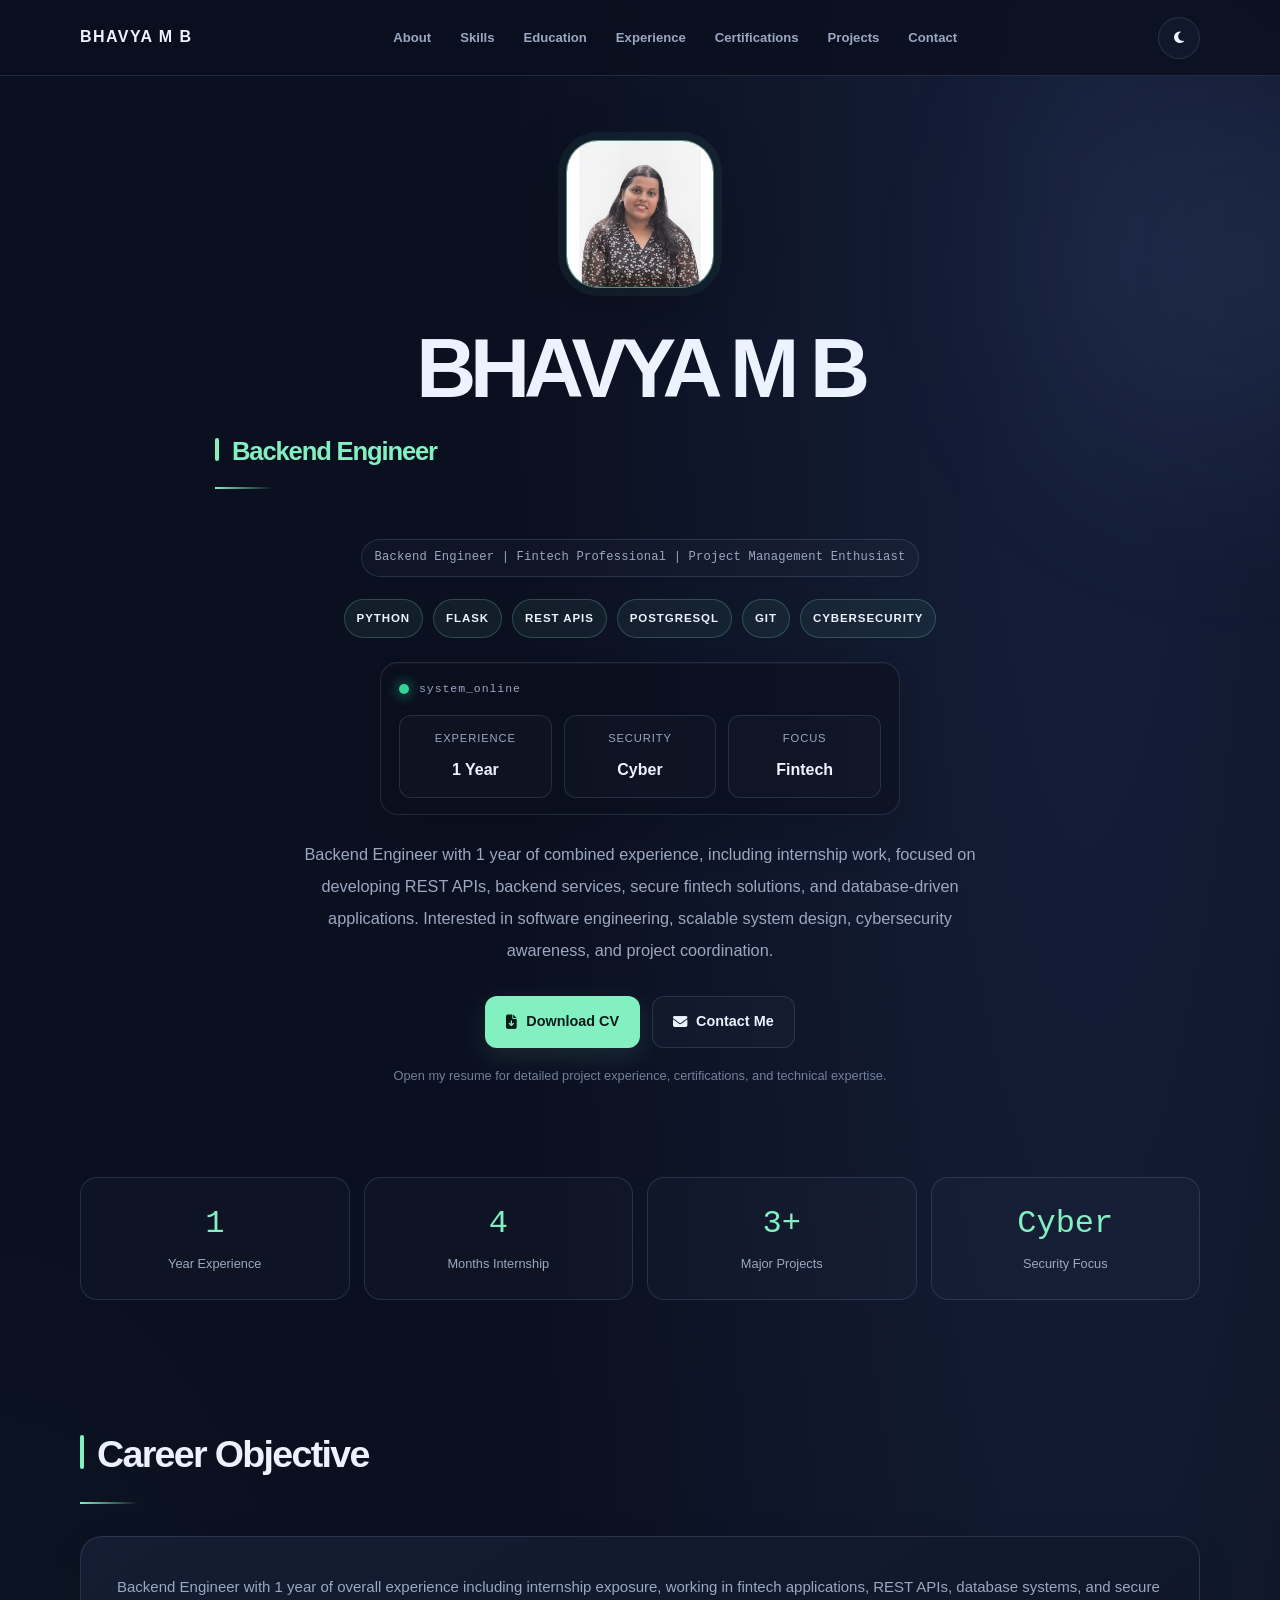
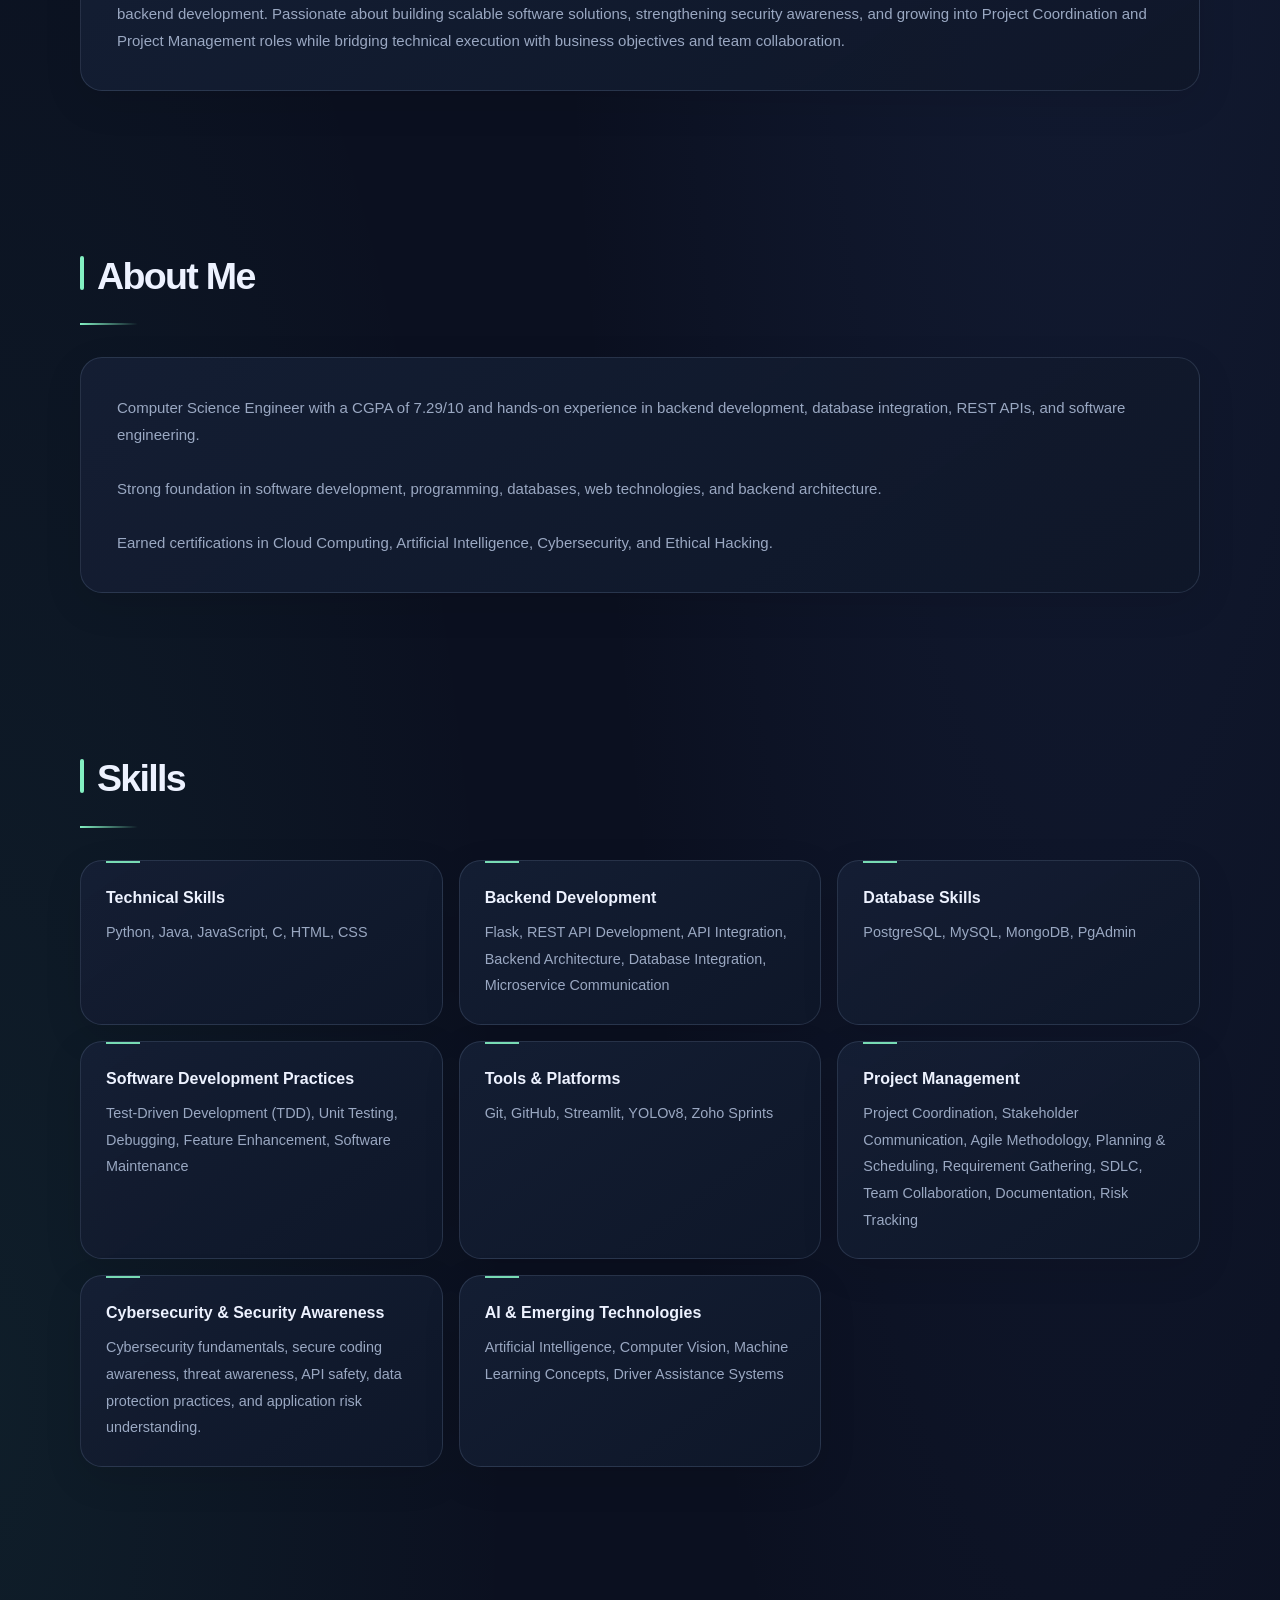
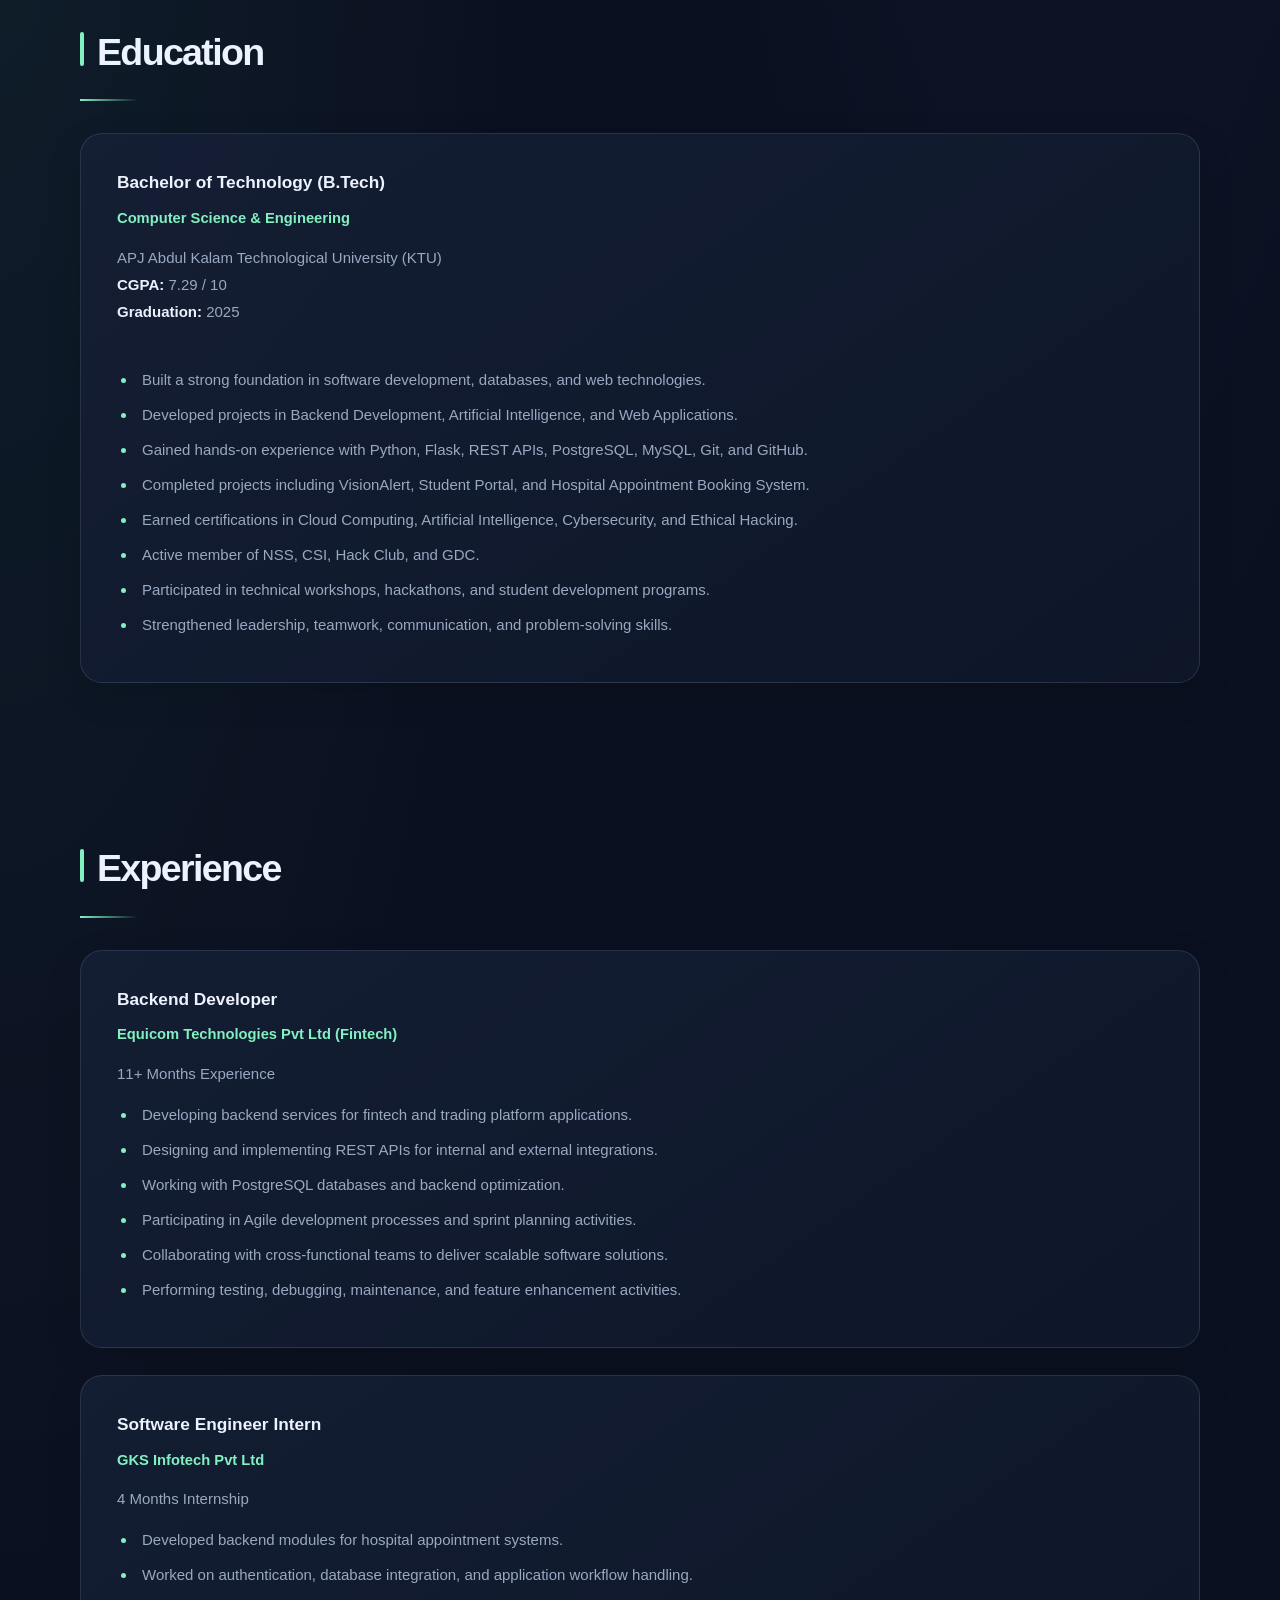
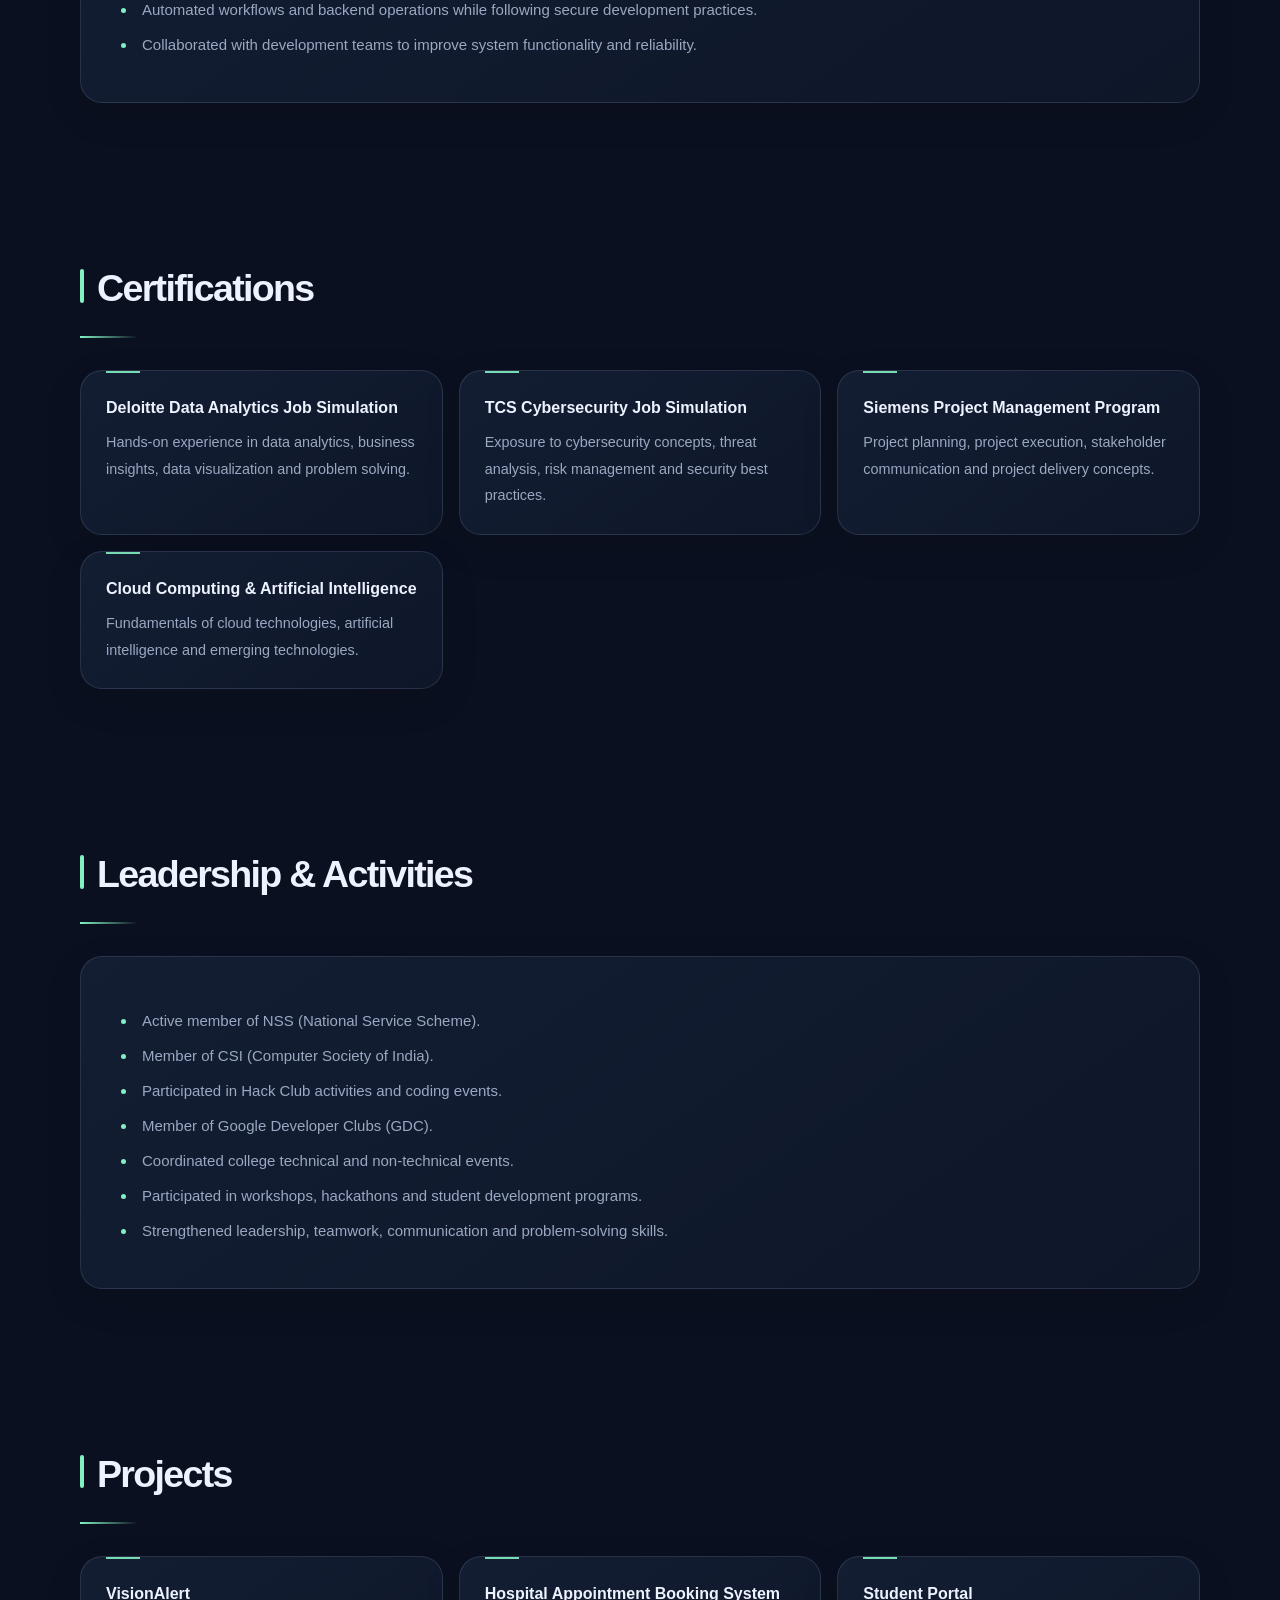
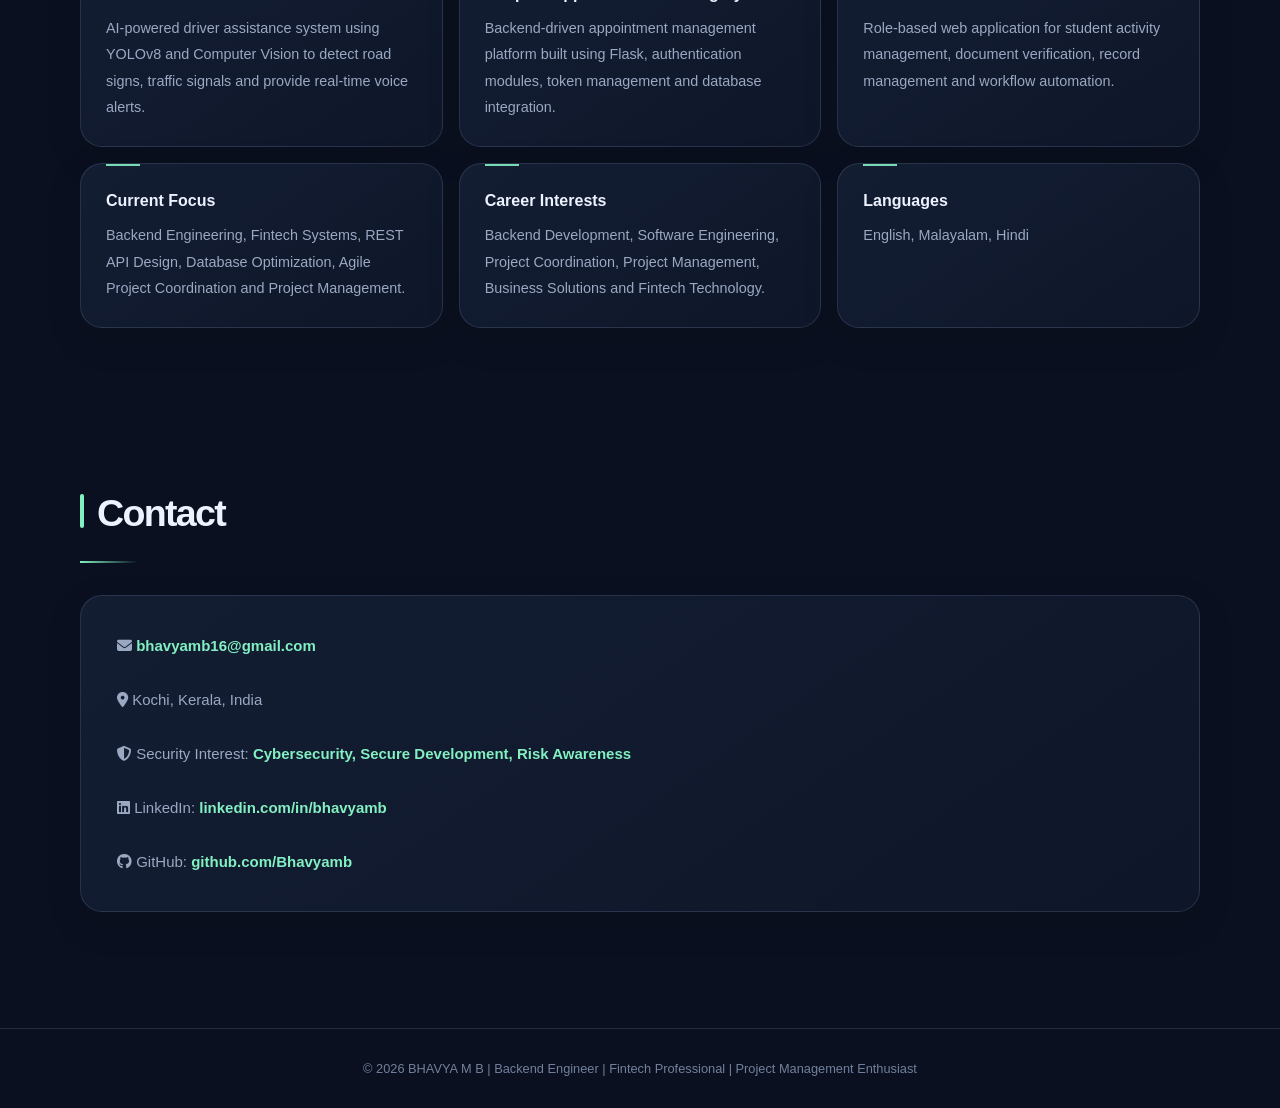
==== commit c968bee4: "Update portfolio" ====
--- a/index.html
+++ b/index.html
@@ -207,11 +207,11 @@
 <section id="contact">
   <h2>Contact</h2>
   <div class="card center">
-    <p>📧 <a href="mailto:bhavyamb16@gmail.com">bhavyamb16@gmail.com</a></p><br>
-    <p>📍 Kochi, Kerala, India</p><br>
-    <p>�️ Security Interest: <a href="https://www.linkedin.com/in/bhavyamb/" target="_blank">Cybersecurity, Secure Development, Risk Awareness</a></p><br>
-    <p>�💼 LinkedIn: <a href="https://www.linkedin.com/in/bhavyamb/" target="_blank">linkedin.com/in/bhavyamb</a></p><br>
-    <p>💻 GitHub: <a href="https://github.com/Bhavyamb" target="_blank">github.com/Bhavyamb</a></p>
+    <p><i class="fa-solid fa-envelope"></i> <a href="mailto:bhavyamb16@gmail.com">bhavyamb16@gmail.com</a></p><br>
+    <p><i class="fa-solid fa-location-dot"></i> Kochi, Kerala, India</p><br>
+    <p><i class="fa-solid fa-shield-halved"></i> Security Interest: <a href="https://www.linkedin.com/in/bhavyamb/" target="_blank">Cybersecurity, Secure Development, Risk Awareness</a></p><br>
+    <p><i class="fa-brands fa-linkedin"></i> LinkedIn: <a href="https://www.linkedin.com/in/bhavyamb/" target="_blank">linkedin.com/in/bhavyamb</a></p><br>
+    <p><i class="fa-brands fa-github"></i> GitHub: <a href="https://github.com/Bhavyamb" target="_blank">github.com/Bhavyamb</a></p>
   </div>
 </section>
 
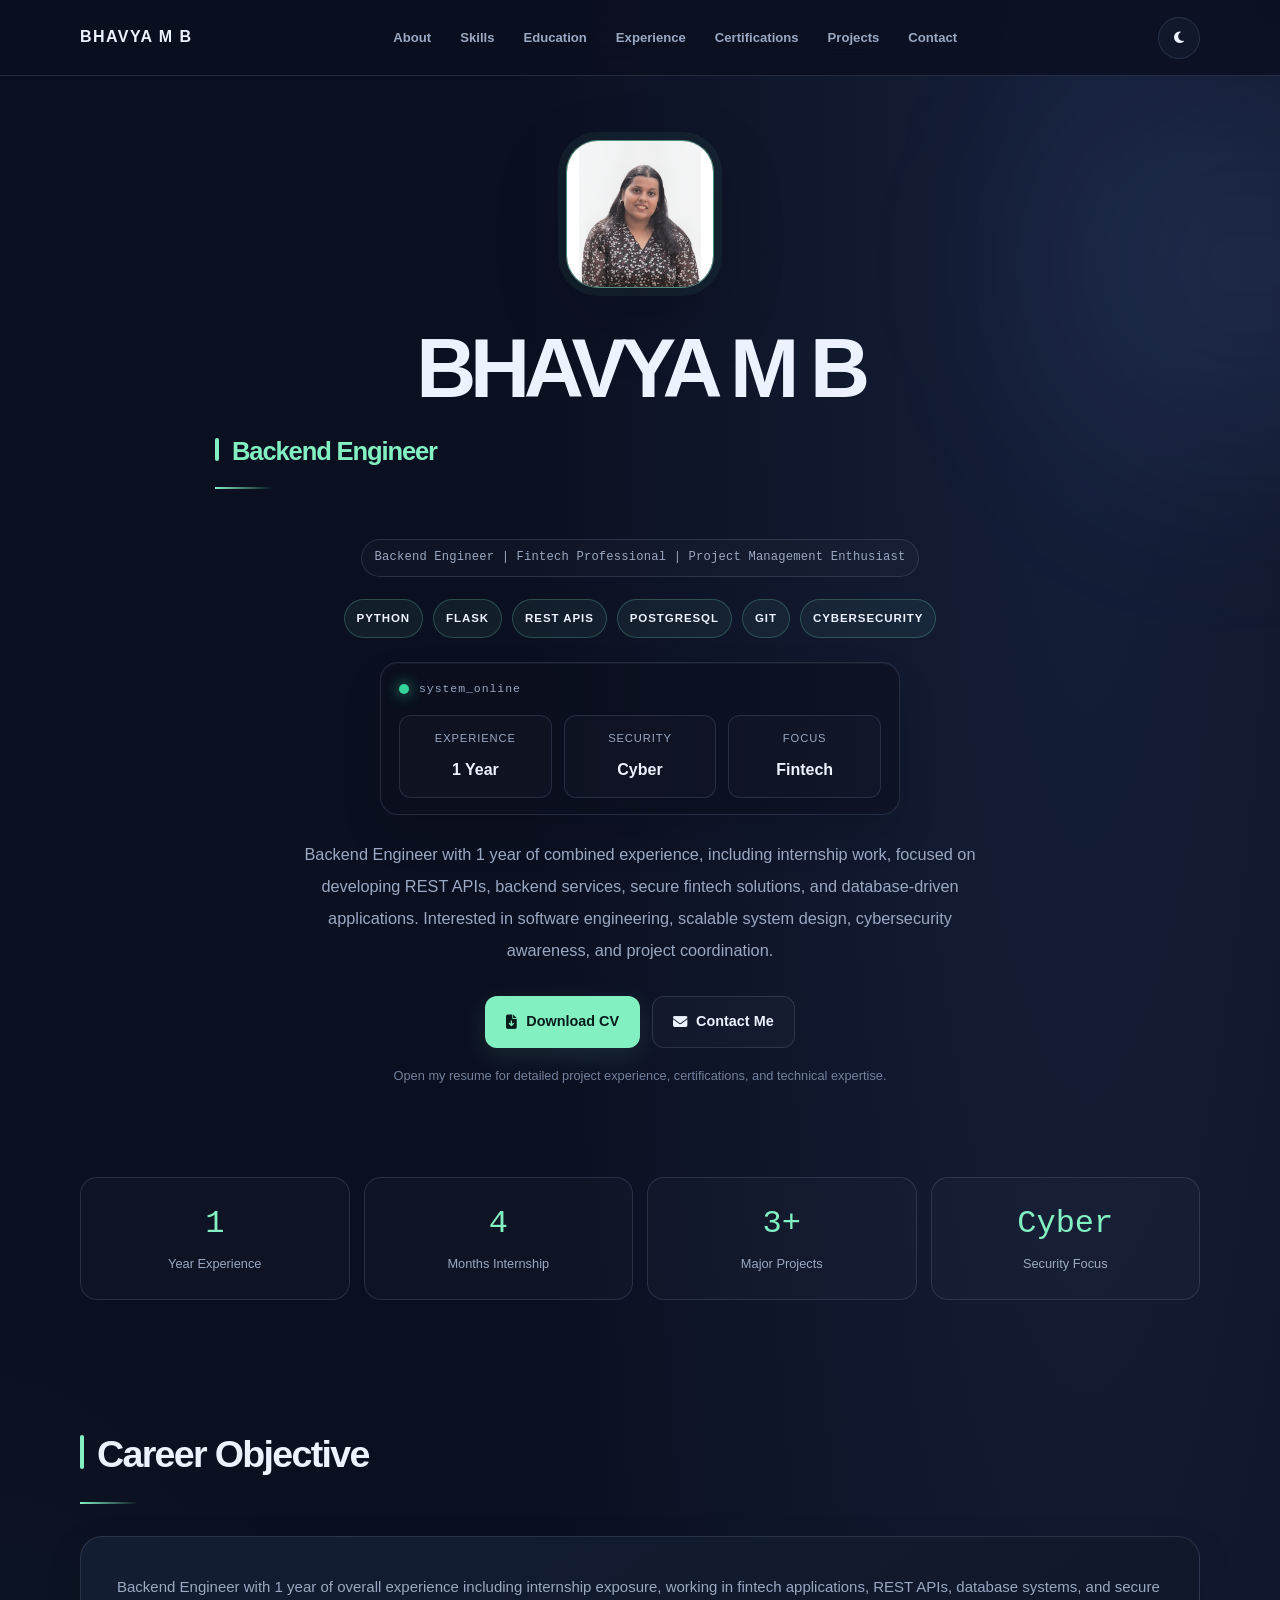
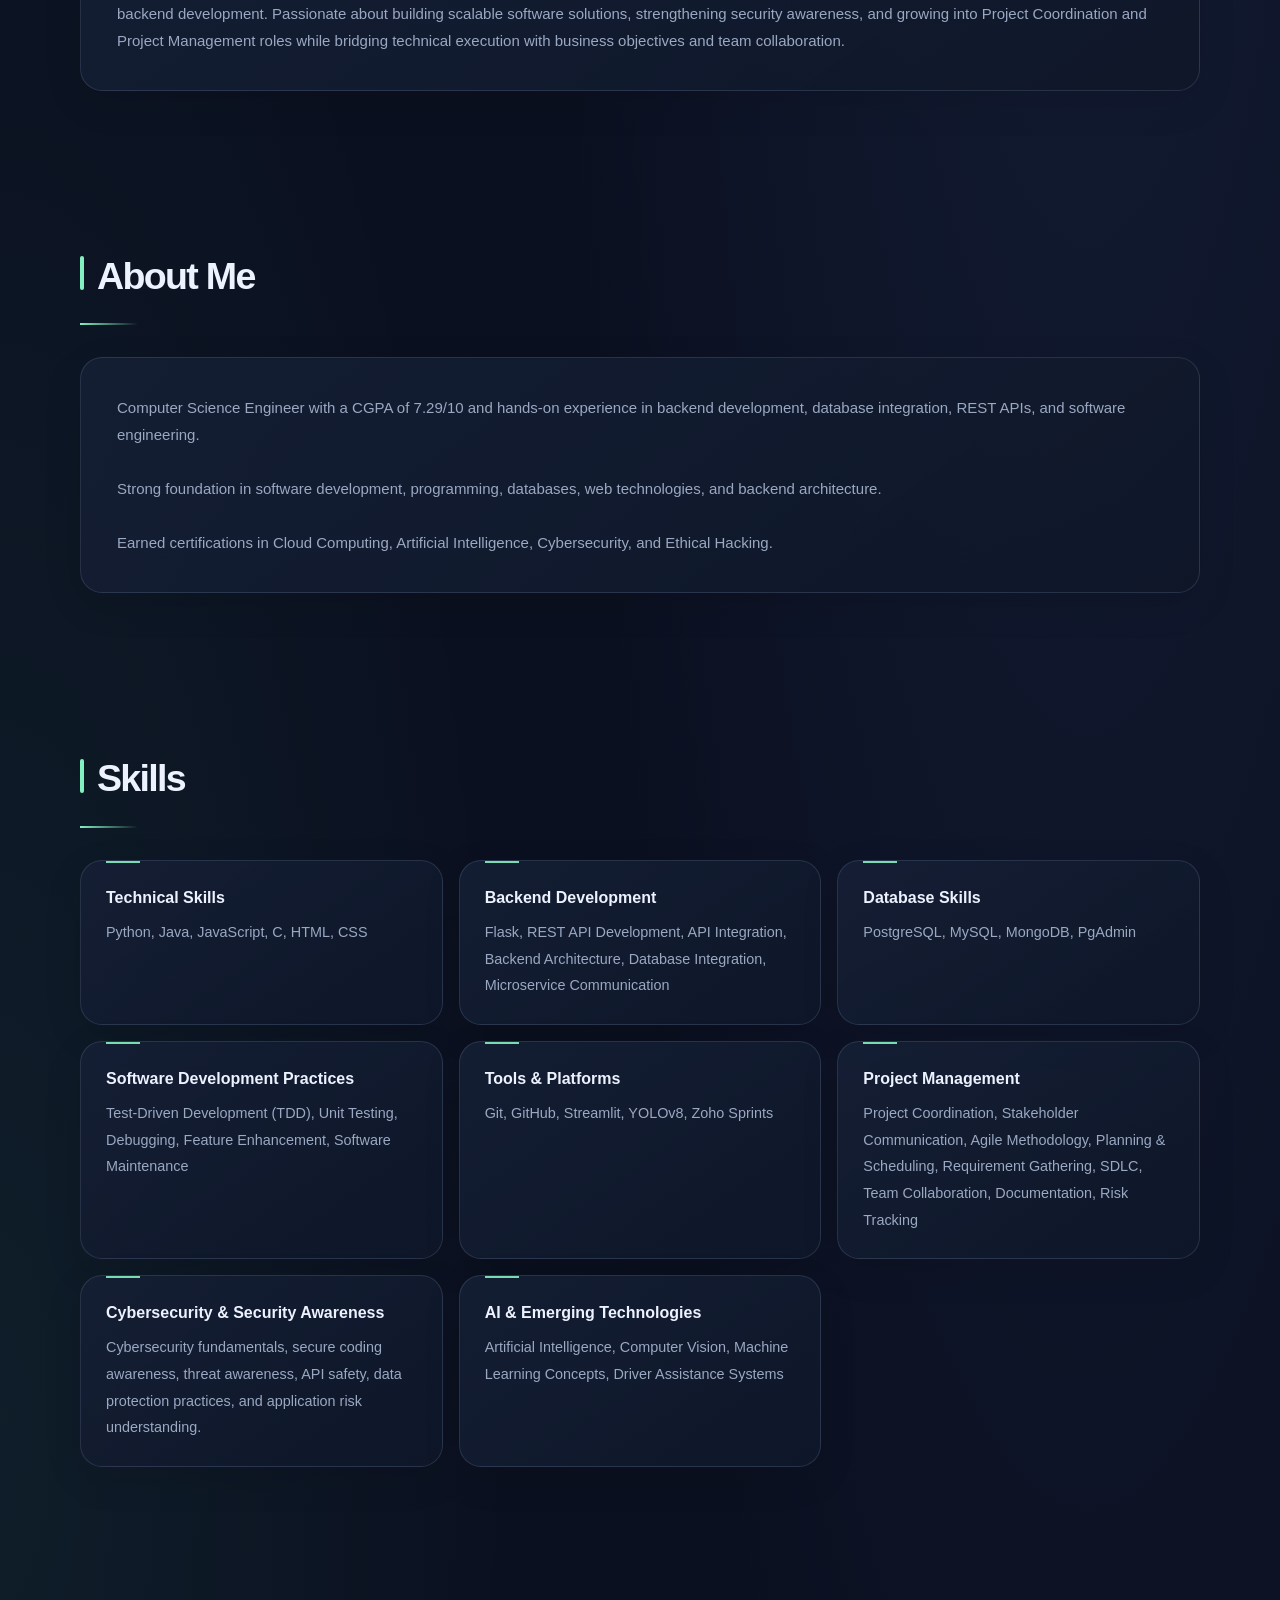
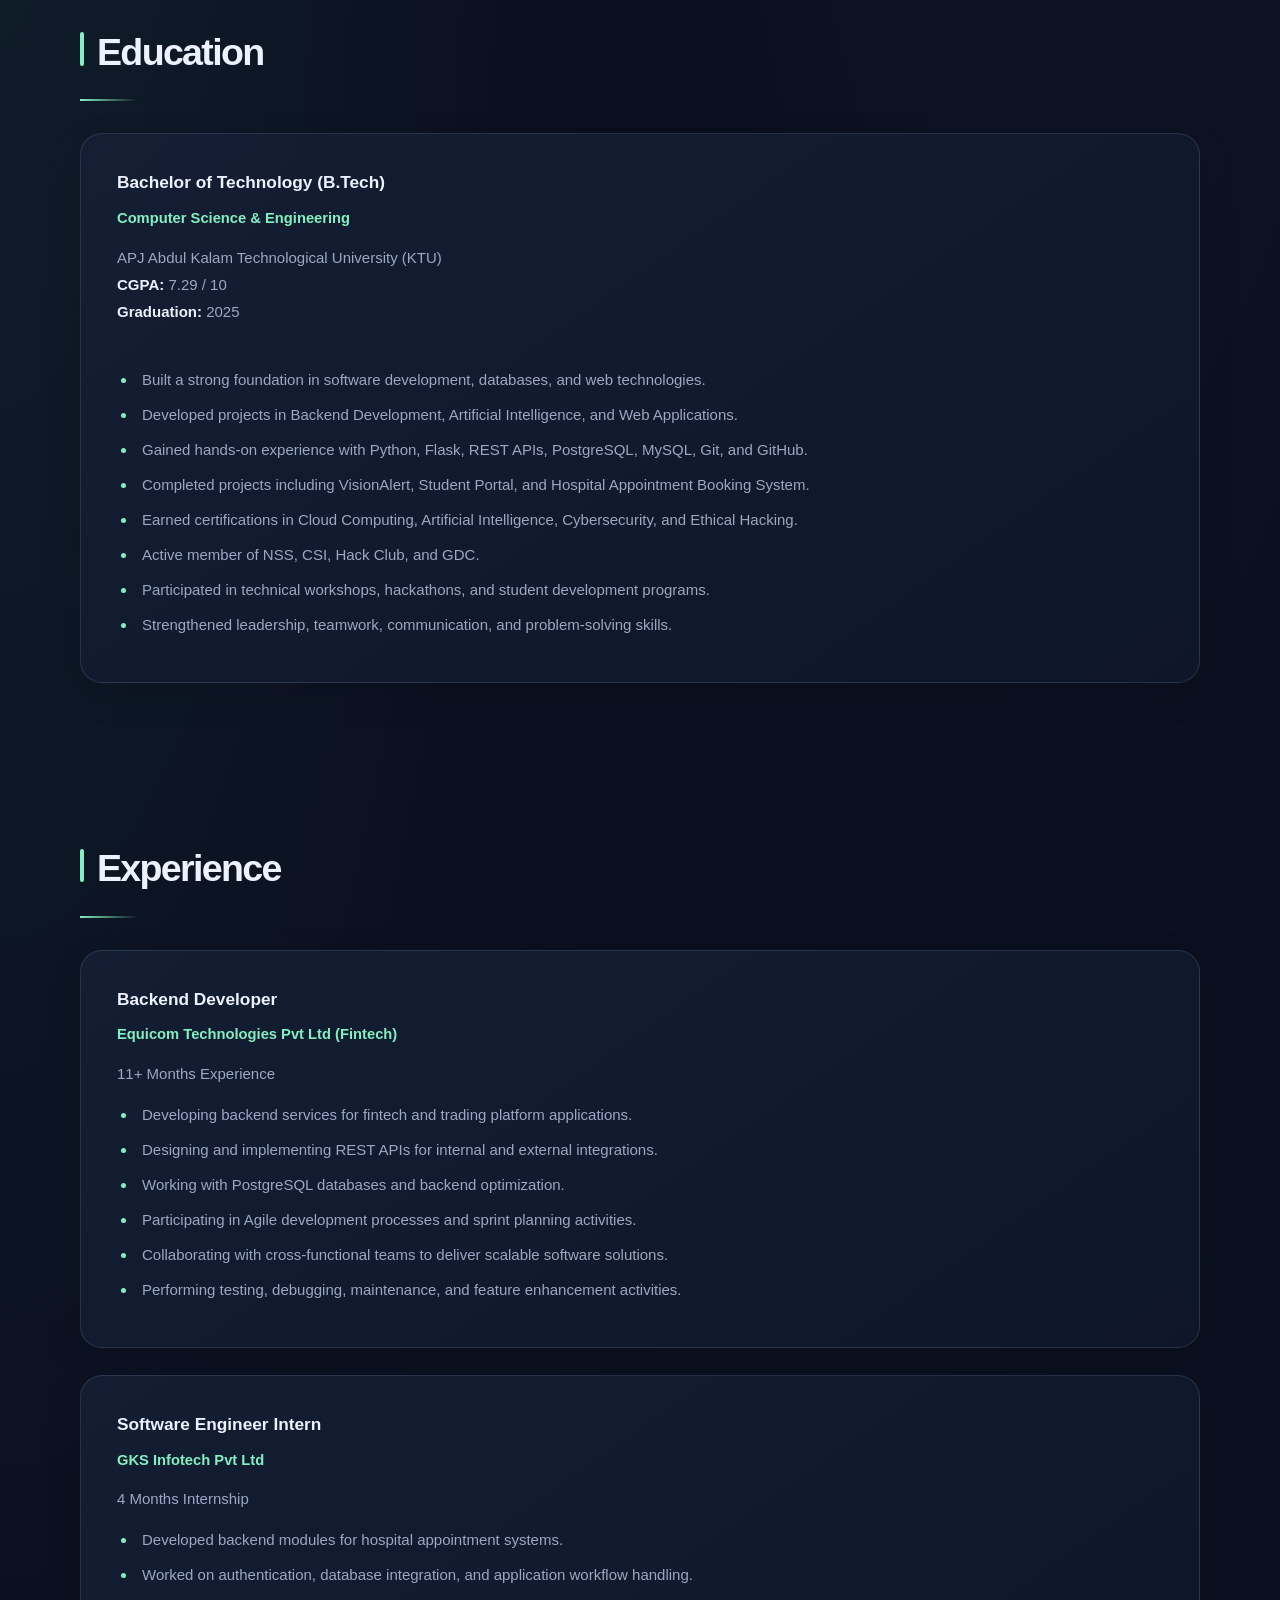
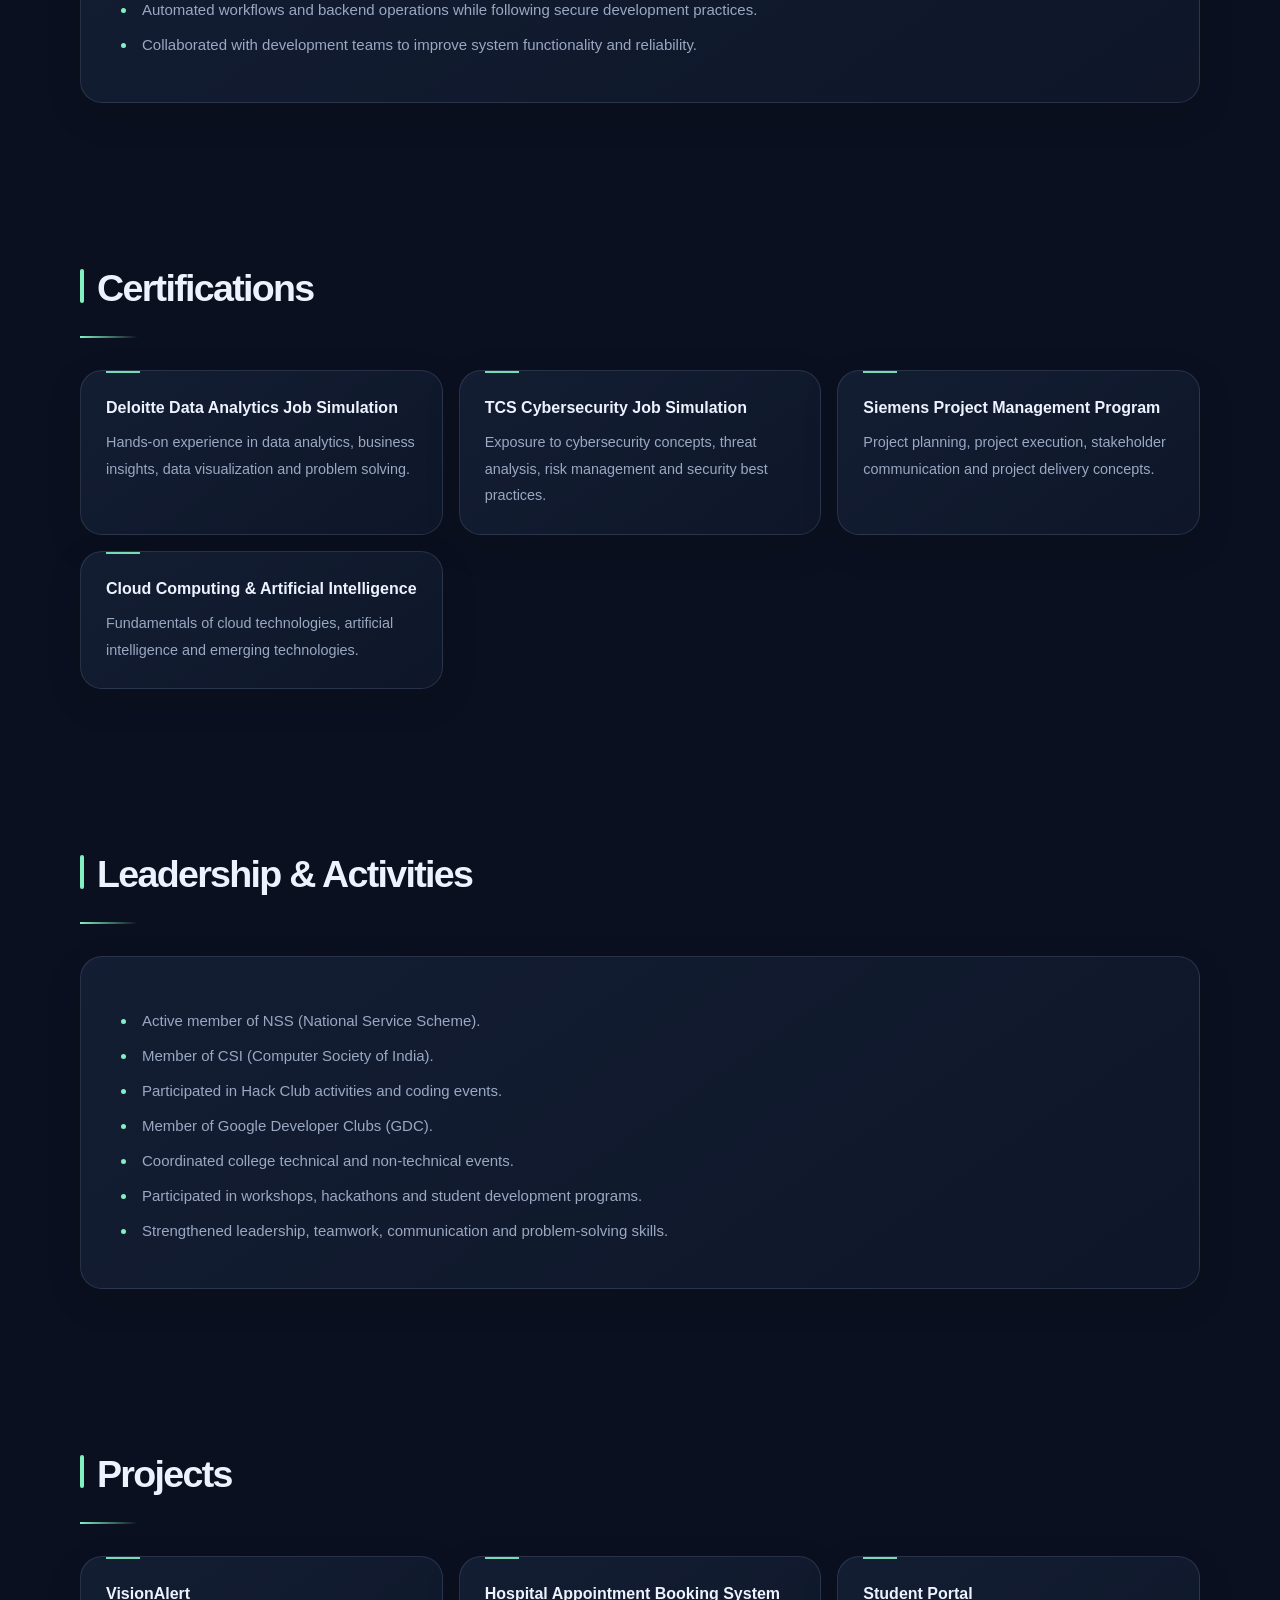
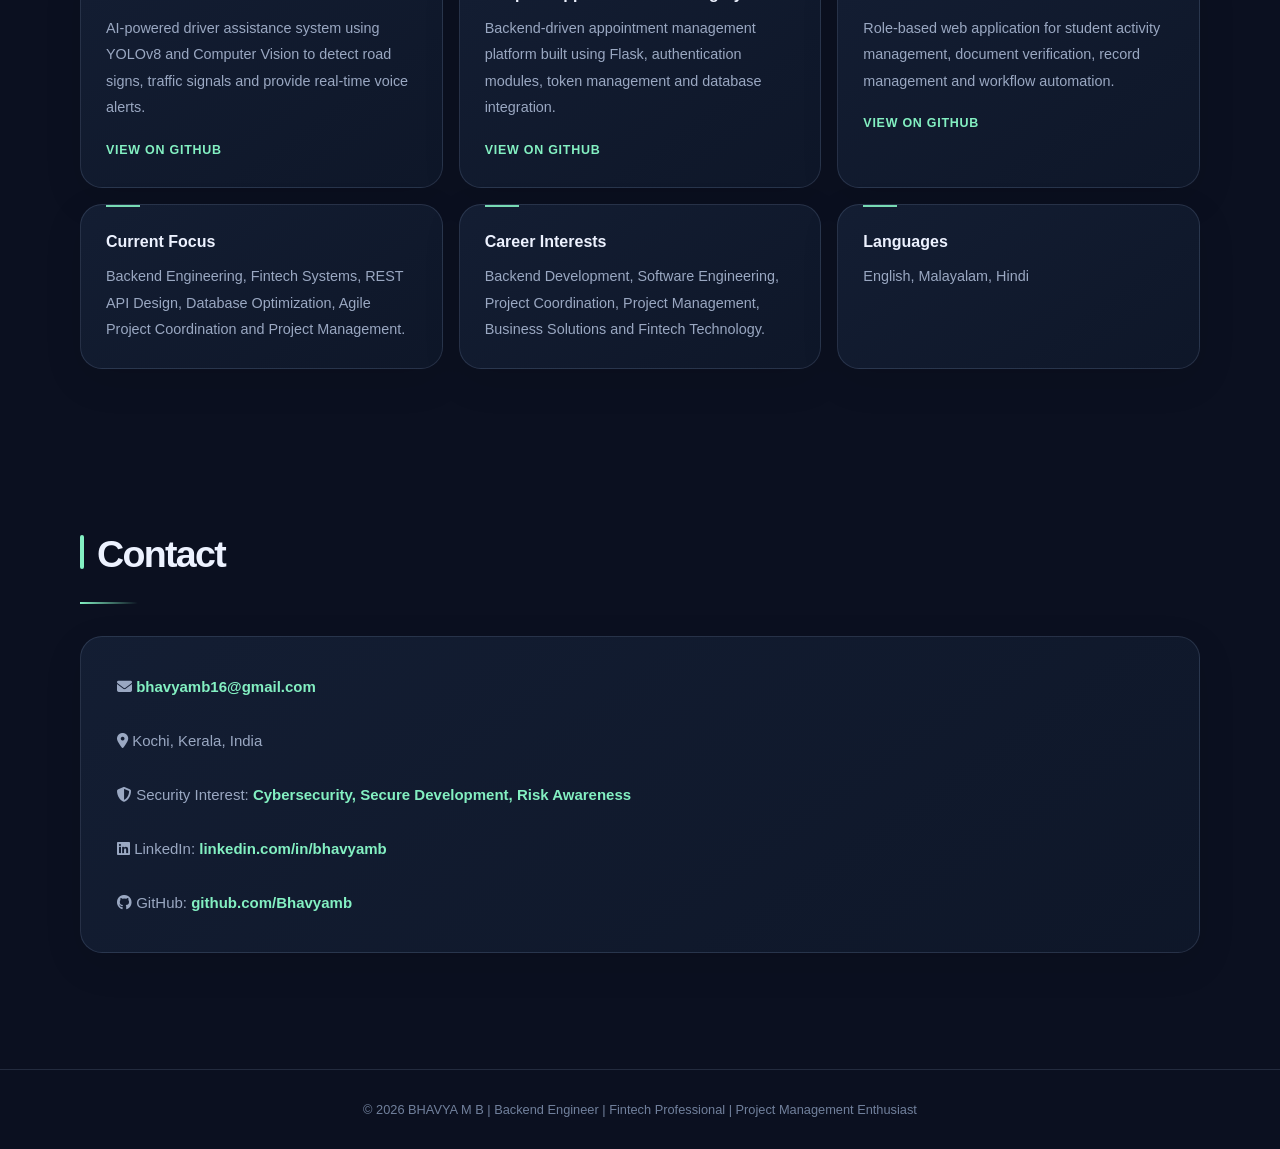
==== commit 3e98b196: "Update portfolio design and project links" ====
--- a/index.html
+++ b/index.html
@@ -195,12 +195,33 @@
 <section id="projects">
   <h2>Projects</h2>
   <div class="projects">
-    <div class="project"><h3>VisionAlert</h3><p>AI-powered driver assistance system using YOLOv8 and Computer Vision to detect road signs, traffic signals and provide real-time voice alerts.</p></div>
-    <div class="project"><h3>Hospital Appointment Booking System</h3><p>Backend-driven appointment management platform built using Flask, authentication modules, token management and database integration.</p></div>
-    <div class="project"><h3>Student Portal</h3><p>Role-based web application for student activity management, document verification, record management and workflow automation.</p></div>
-    <div class="project"><h3>Current Focus</h3><p>Backend Engineering, Fintech Systems, REST API Design, Database Optimization, Agile Project Coordination and Project Management.</p></div>
-    <div class="project"><h3>Career Interests</h3><p>Backend Development, Software Engineering, Project Coordination, Project Management, Business Solutions and Fintech Technology.</p></div>
-    <div class="project"><h3>Languages</h3><p>English, Malayalam, Hindi</p></div>
+    <div class="project">
+      <h3>VisionAlert</h3>
+      <p>AI-powered driver assistance system using YOLOv8 and Computer Vision to detect road signs, traffic signals and provide real-time voice alerts.</p>
+      <a class="project-link" href="https://github.com/Bhavyamb/VisionAlert" target="_blank" rel="noreferrer">View on GitHub</a>
+    </div>
+    <div class="project">
+      <h3>Hospital Appointment Booking System</h3>
+      <p>Backend-driven appointment management platform built using Flask, authentication modules, token management and database integration.</p>
+      <a class="project-link" href="https://github.com/Bhavyamb/appointmentapi" target="_blank" rel="noreferrer">View on GitHub</a>
+    </div>
+    <div class="project">
+      <h3>Student Portal</h3>
+      <p>Role-based web application for student activity management, document verification, record management and workflow automation.</p>
+      <a class="project-link" href="https://github.com/Bhavyamb?tab=repositories" target="_blank" rel="noreferrer">View on GitHub</a>
+    </div>
+    <div class="project">
+      <h3>Current Focus</h3>
+      <p>Backend Engineering, Fintech Systems, REST API Design, Database Optimization, Agile Project Coordination and Project Management.</p>
+    </div>
+    <div class="project">
+      <h3>Career Interests</h3>
+      <p>Backend Development, Software Engineering, Project Coordination, Project Management, Business Solutions and Fintech Technology.</p>
+    </div>
+    <div class="project">
+      <h3>Languages</h3>
+      <p>English, Malayalam, Hindi</p>
+    </div>
   </div>
 </section>
 
--- a/style.css
+++ b/style.css
@@ -501,6 +501,26 @@
 .project h3 { font-size: 1rem; }
 .project p { font-size: 0.9rem; line-height: 1.85; }
 
+.project-link {
+  display: inline-flex;
+  align-items: center;
+  margin-top: 18px;
+  color: var(--accent);
+  font-size: 0.78rem;
+  font-weight: 700;
+  letter-spacing: 0.06em;
+  text-decoration: none;
+  text-transform: uppercase;
+  transition: opacity 0.2s ease, transform 0.2s ease;
+}
+
+.project-link:hover,
+.project-link:focus-visible {
+  opacity: 0.85;
+  transform: translateX(2px);
+  outline: none;
+}
+
 .center { text-align: left; }
 .center p { overflow-wrap: anywhere; }
 .center a {
@@ -574,6 +594,14 @@
     padding-top: 180px;
   }
 
+  .hero-card {
+    width: min(100%, 720px);
+  }
+
+  .panel-body {
+    grid-template-columns: 1fr;
+  }
+
   .projects {
     grid-template-columns: repeat(2, minmax(0, 1fr));
   }
@@ -587,9 +615,15 @@
     padding: 12px 16px;
   }
 
+  .logo {
+    font-size: 0.88rem;
+    letter-spacing: 0.06em;
+  }
+
   nav ul {
     width: 100%;
     gap: 3px;
+    justify-content: flex-start;
   }
 
   nav a {
@@ -614,6 +648,12 @@
 
   .hero h1 {
     margin-top: 22px;
+    font-size: clamp(2.2rem, 12vw, 3.5rem);
+    letter-spacing: -0.06em;
+  }
+
+  .hero h2 {
+    font-size: 1.1rem;
   }
 
   .subtitle {
@@ -623,6 +663,10 @@
     line-height: 1.7;
   }
 
+  .tech-stack span {
+    letter-spacing: 0.05em;
+  }
+
   .hero-text {
     font-size: 0.94rem;
   }
@@ -660,6 +704,32 @@
   .card {
     padding: 22px;
     border-radius: 17px;
+  }
+}
+
+@media (max-width: 420px) {
+  nav ul {
+    gap: 2px;
+  }
+
+  nav a {
+    padding: 4px 7px;
+    font-size: 0.68rem;
+  }
+
+  .stats {
+    grid-template-columns: 1fr;
+  }
+
+  .hero h1 {
+    font-size: clamp(2rem, 15vw, 2.8rem);
+  }
+
+  .hero-text,
+  .card p,
+  .project p,
+  .card li {
+    font-size: 0.9rem;
   }
 }
 
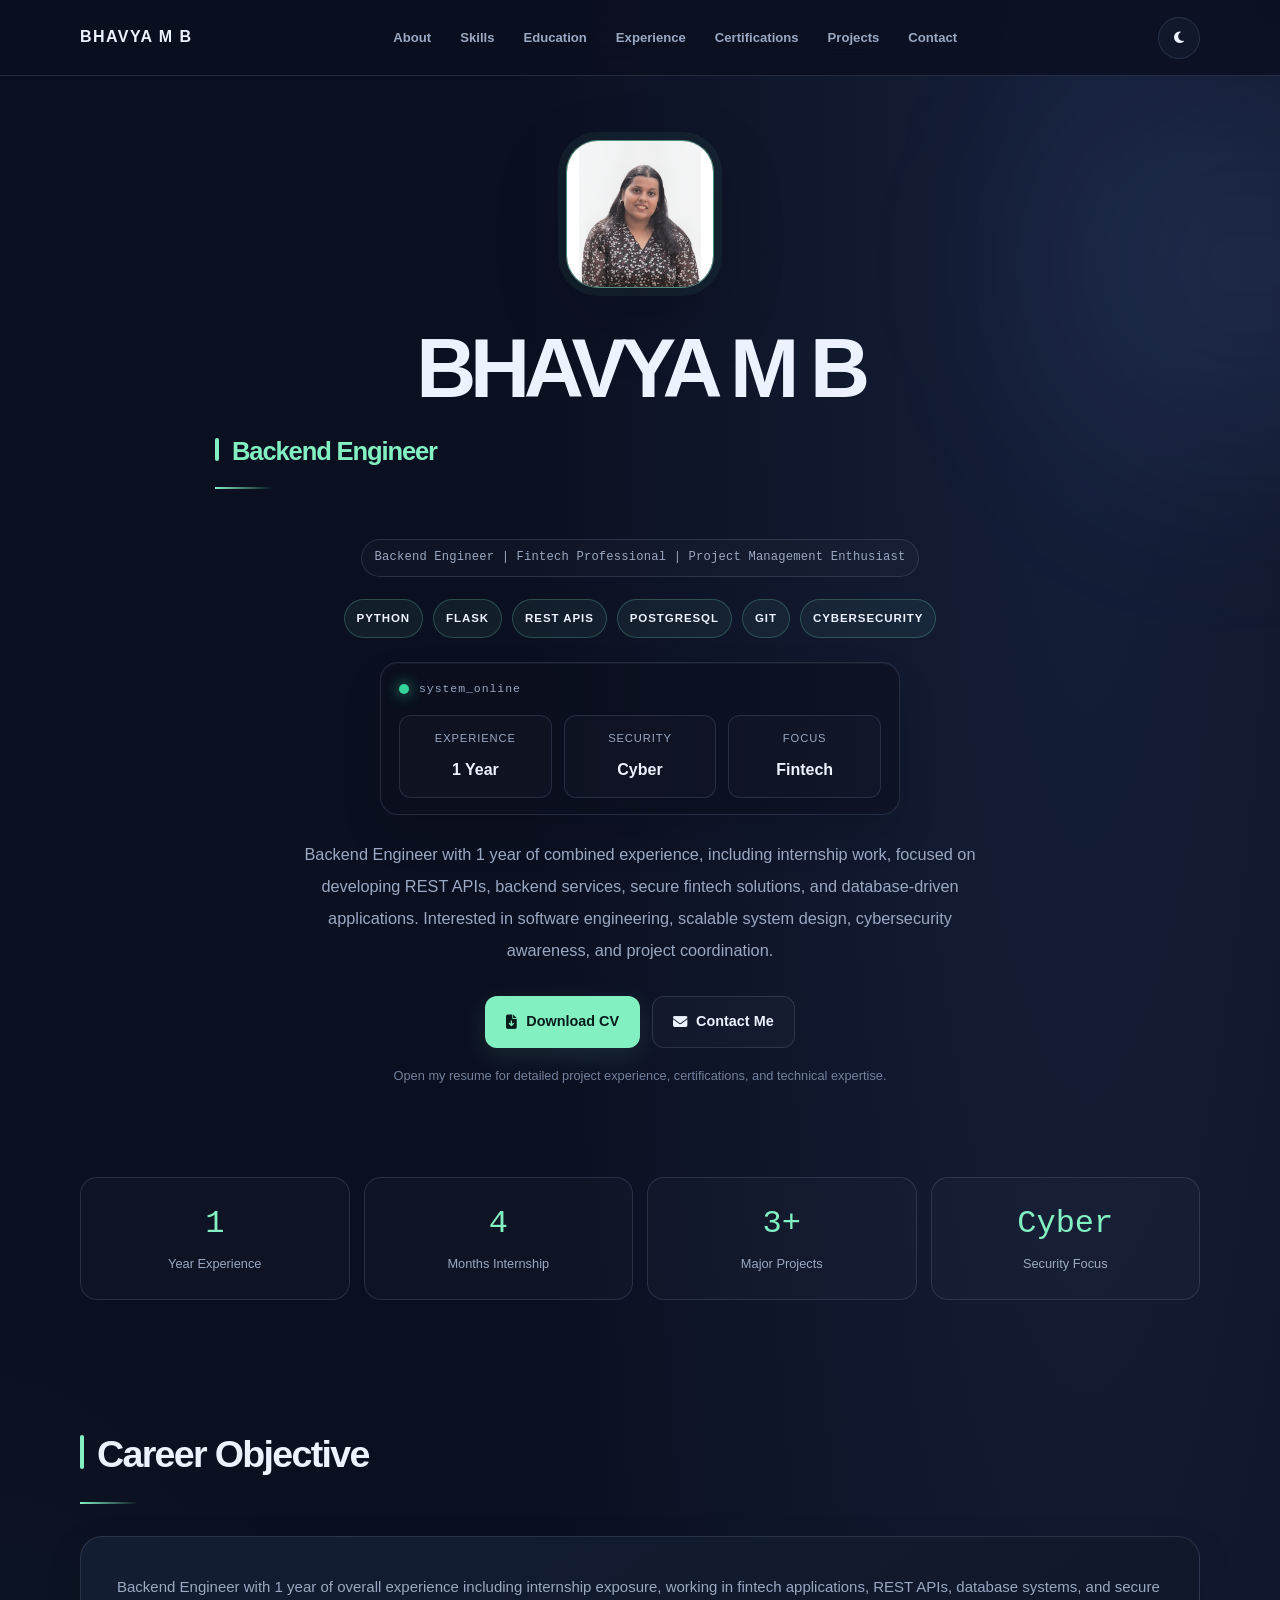
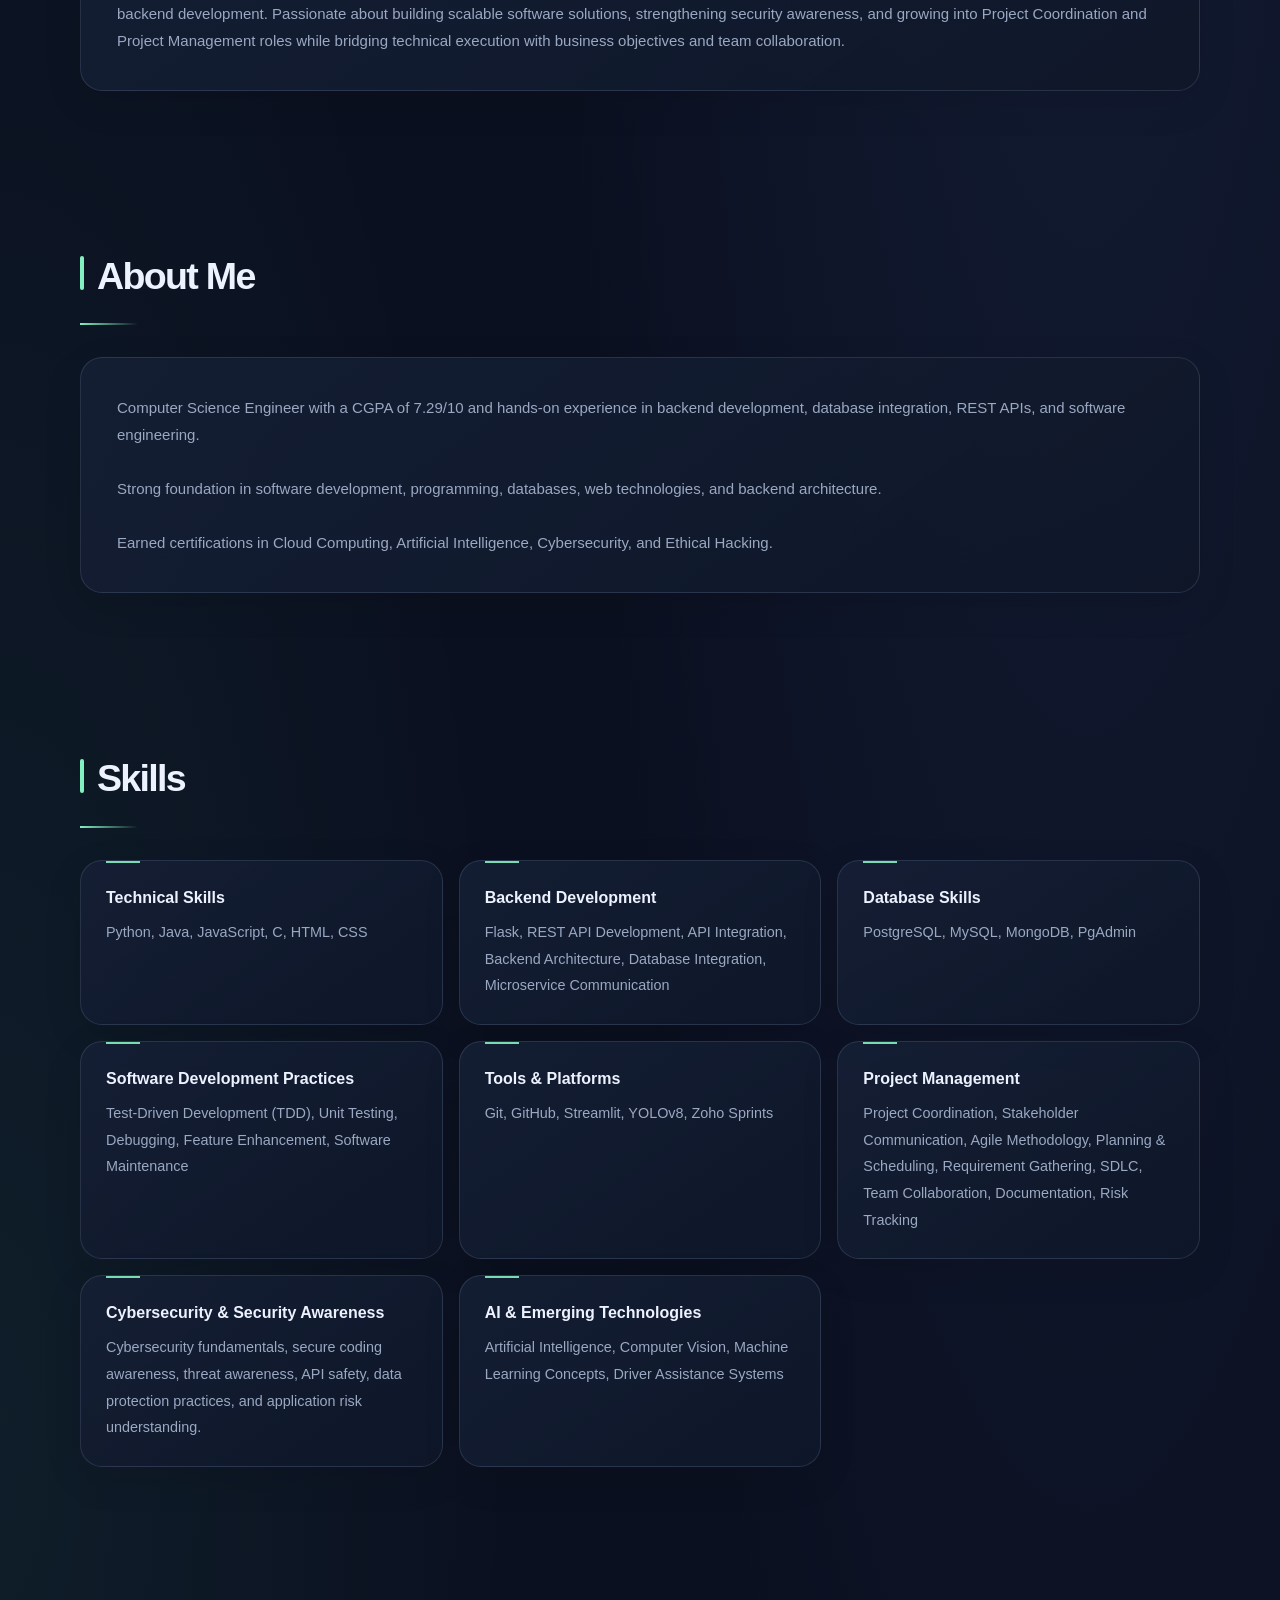
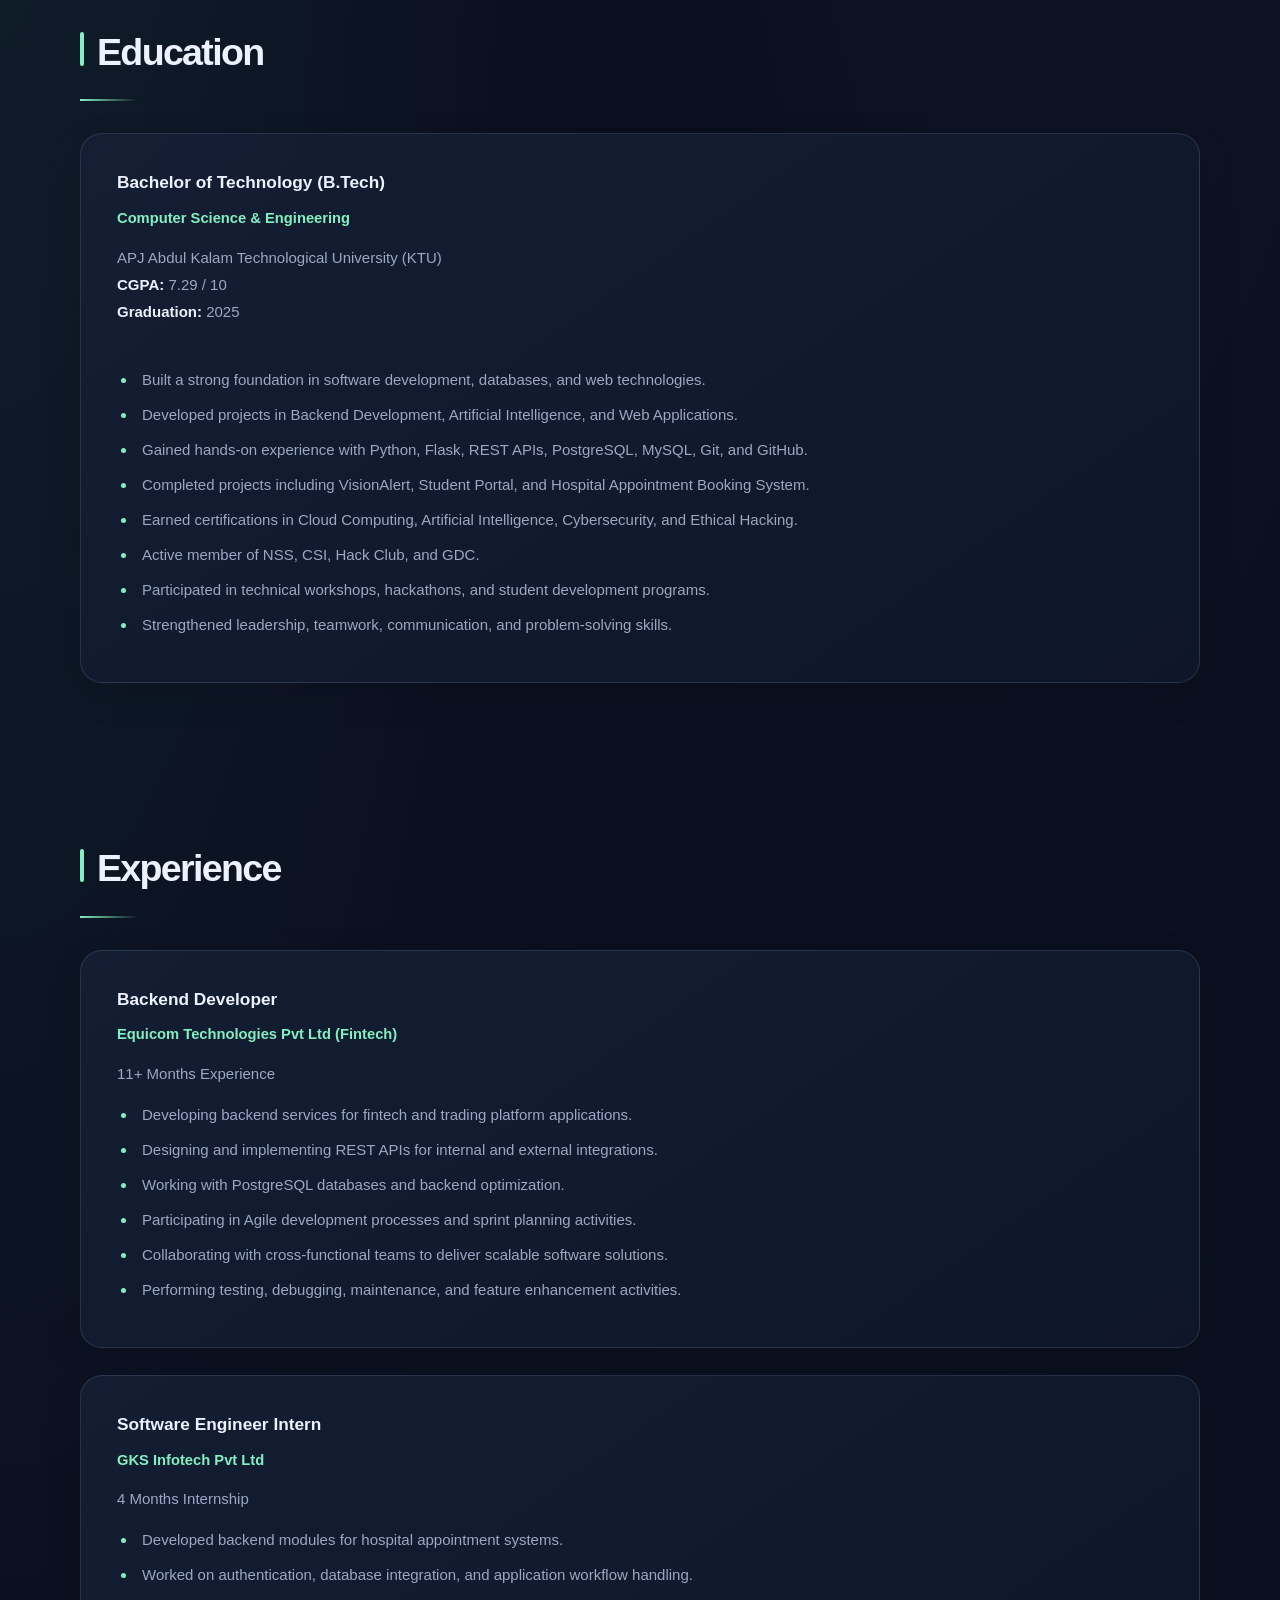
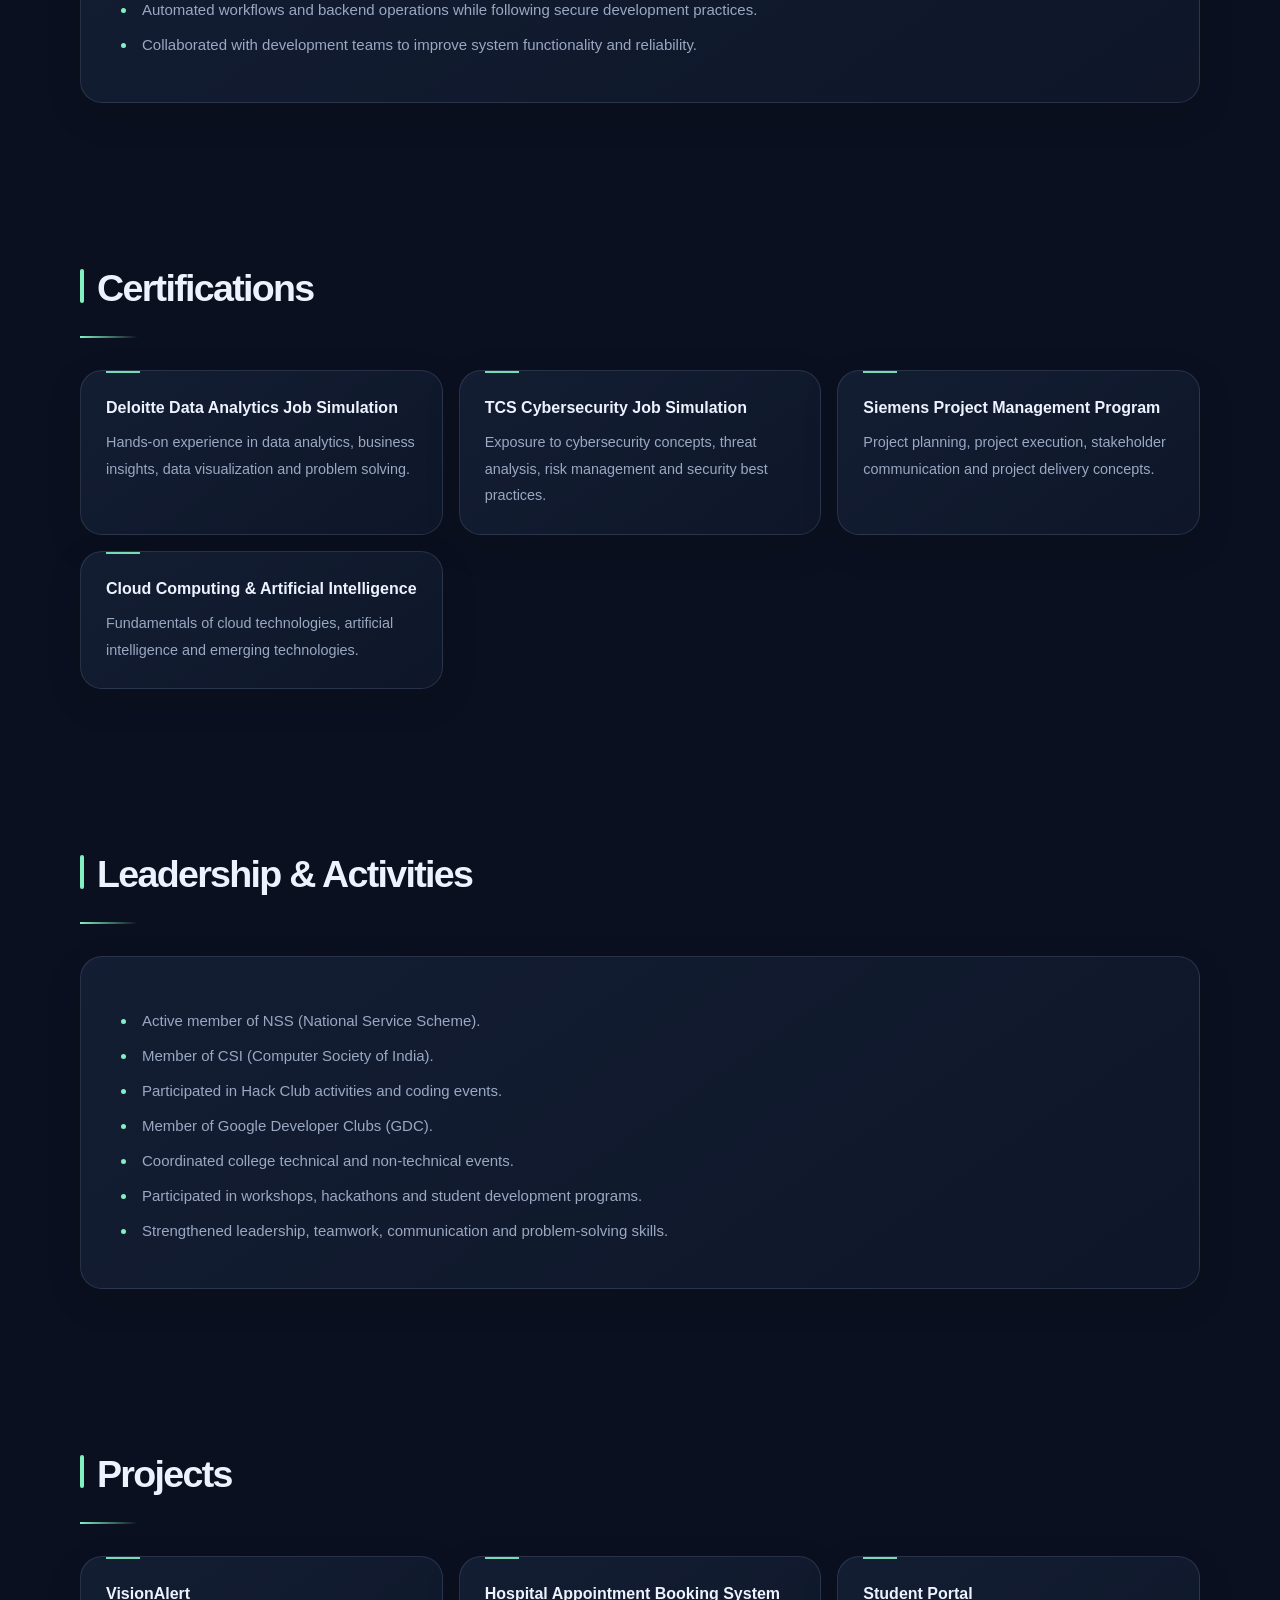
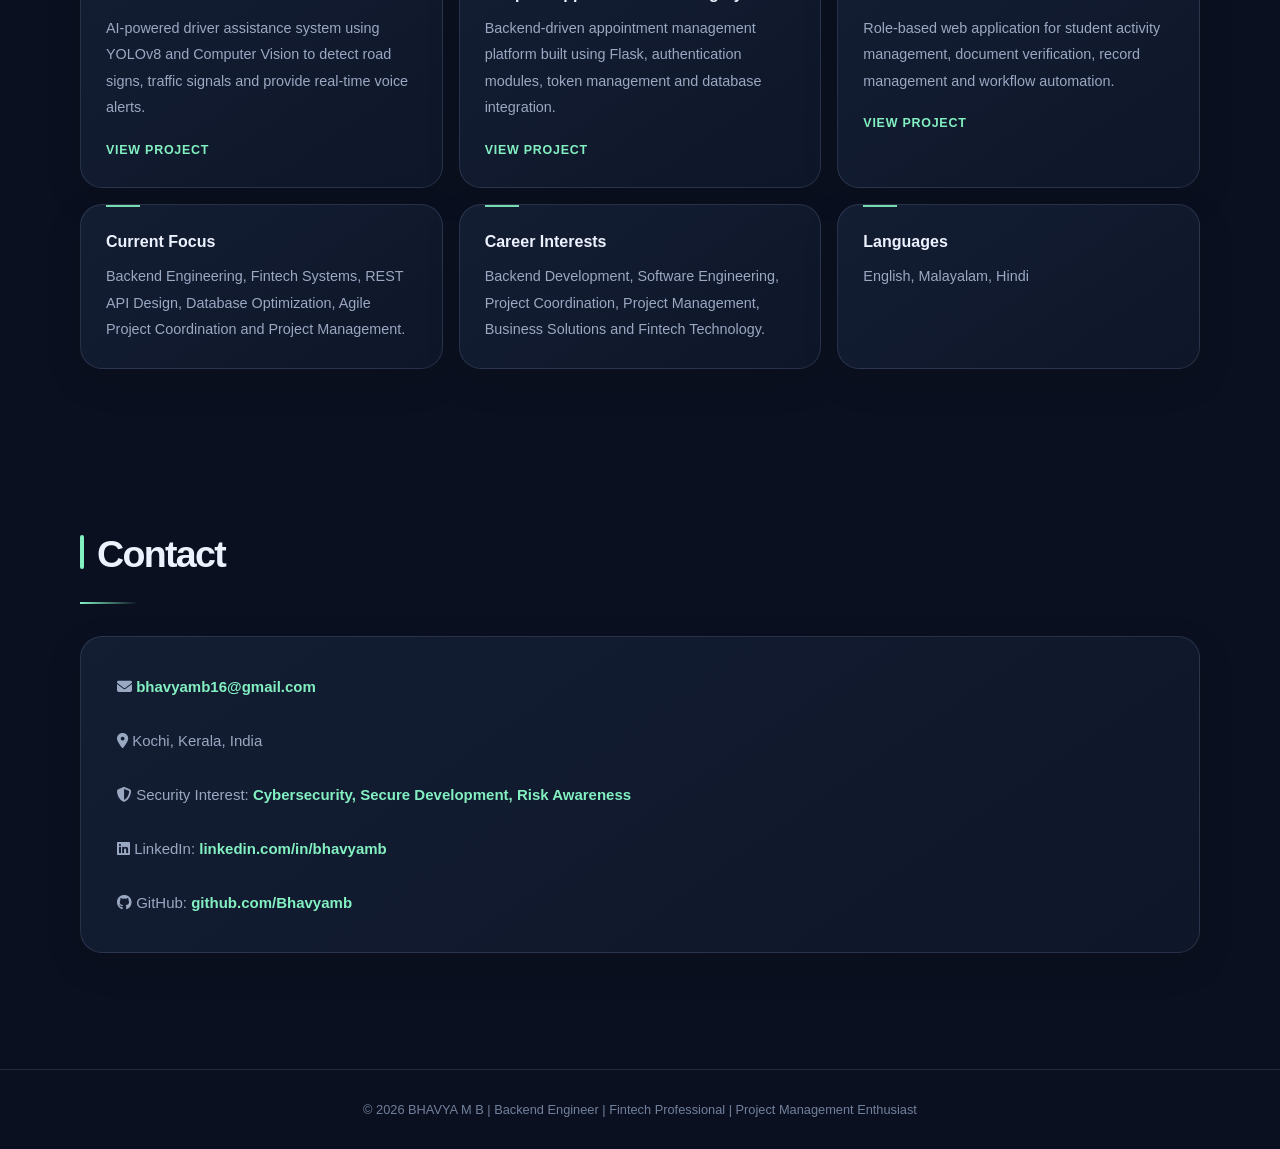
==== commit e477038a: "Update portfolio links and responsive layout" ====
--- a/index.html
+++ b/index.html
@@ -198,17 +198,17 @@
     <div class="project">
       <h3>VisionAlert</h3>
       <p>AI-powered driver assistance system using YOLOv8 and Computer Vision to detect road signs, traffic signals and provide real-time voice alerts.</p>
-      <a class="project-link" href="https://github.com/Bhavyamb/VisionAlert" target="_blank" rel="noreferrer">View on GitHub</a>
+      <a class="project-link" href="https://github.com/Bhavyamb/VisionAlert" target="_blank" rel="noreferrer">View project</a>
     </div>
     <div class="project">
       <h3>Hospital Appointment Booking System</h3>
       <p>Backend-driven appointment management platform built using Flask, authentication modules, token management and database integration.</p>
-      <a class="project-link" href="https://github.com/Bhavyamb/appointmentapi" target="_blank" rel="noreferrer">View on GitHub</a>
+      <a class="project-link" href="https://github.com/Bhavyamb/appointmentapi" target="_blank" rel="noreferrer">View project</a>
     </div>
     <div class="project">
       <h3>Student Portal</h3>
       <p>Role-based web application for student activity management, document verification, record management and workflow automation.</p>
-      <a class="project-link" href="https://github.com/Bhavyamb?tab=repositories" target="_blank" rel="noreferrer">View on GitHub</a>
+      <a class="project-link" href="https://github.com/Bhavyamb?tab=repositories" target="_blank" rel="noreferrer">View project</a>
     </div>
     <div class="project">
       <h3>Current Focus</h3>
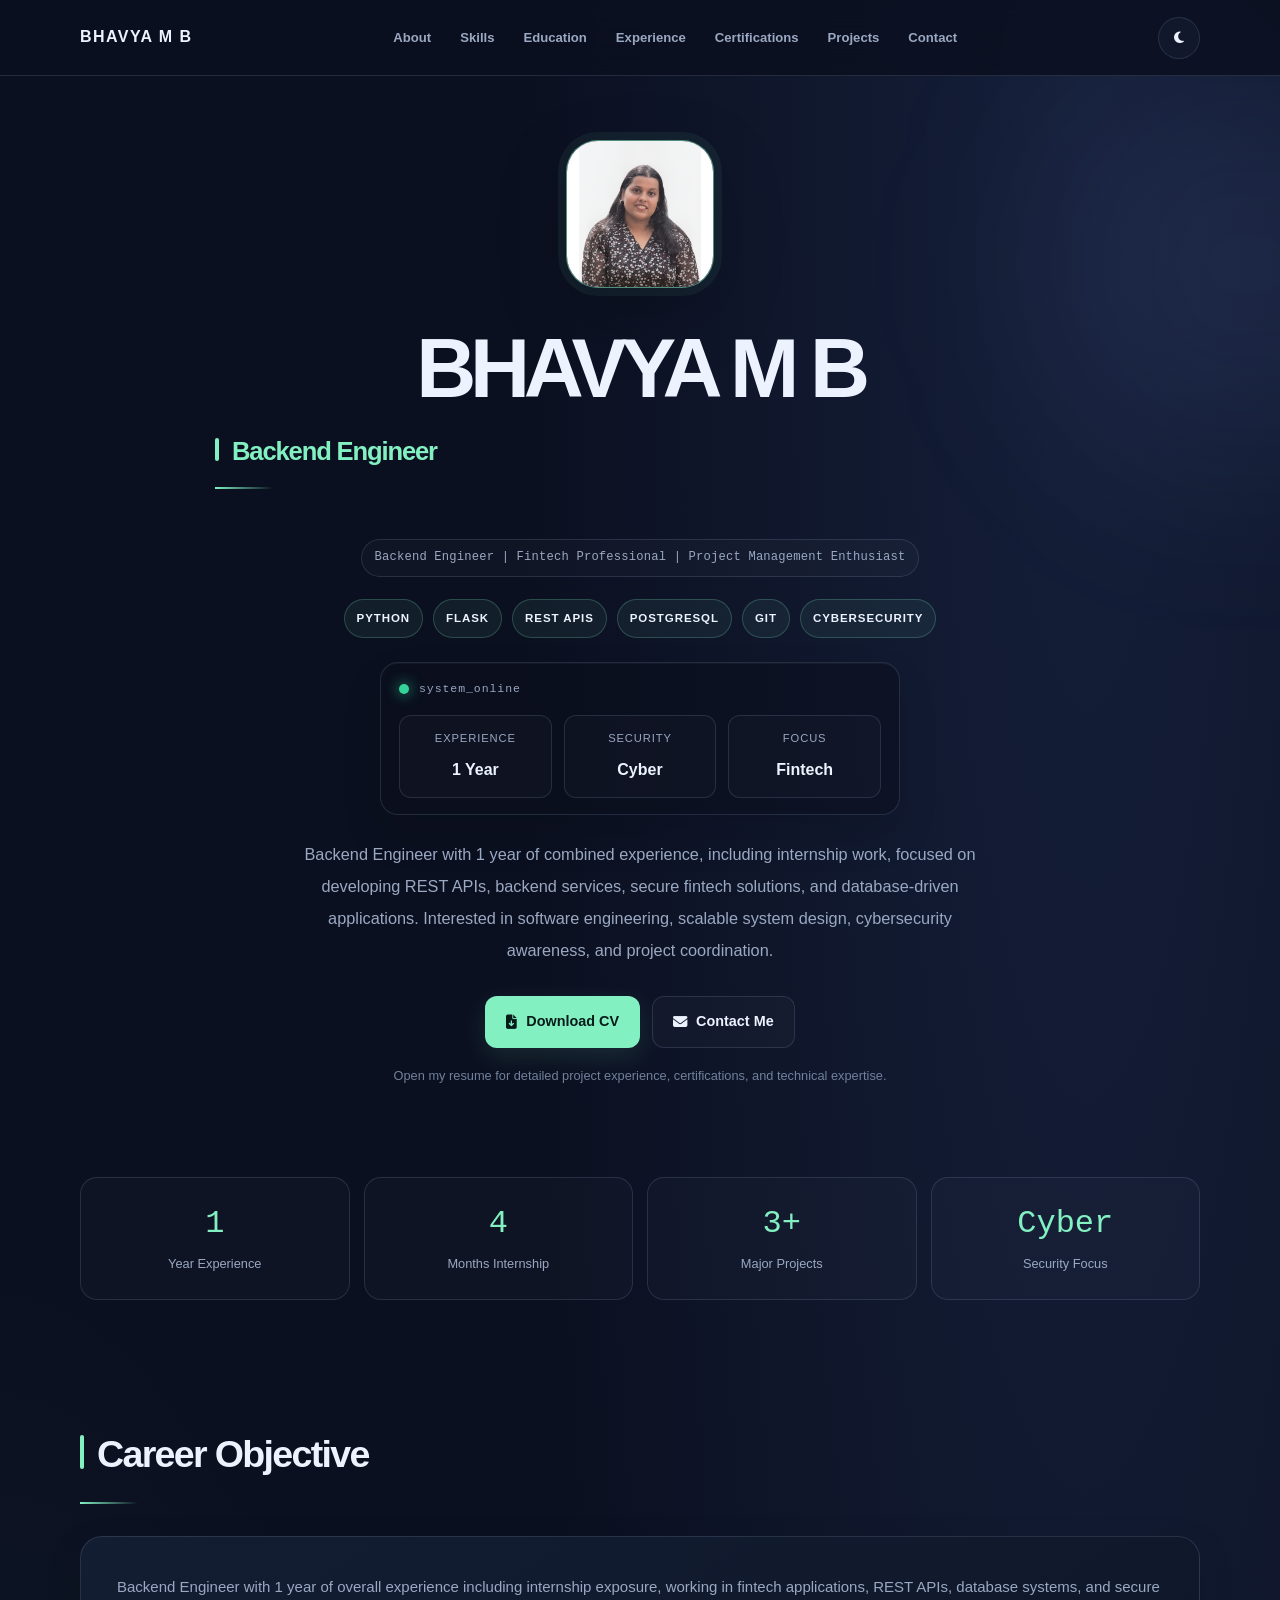
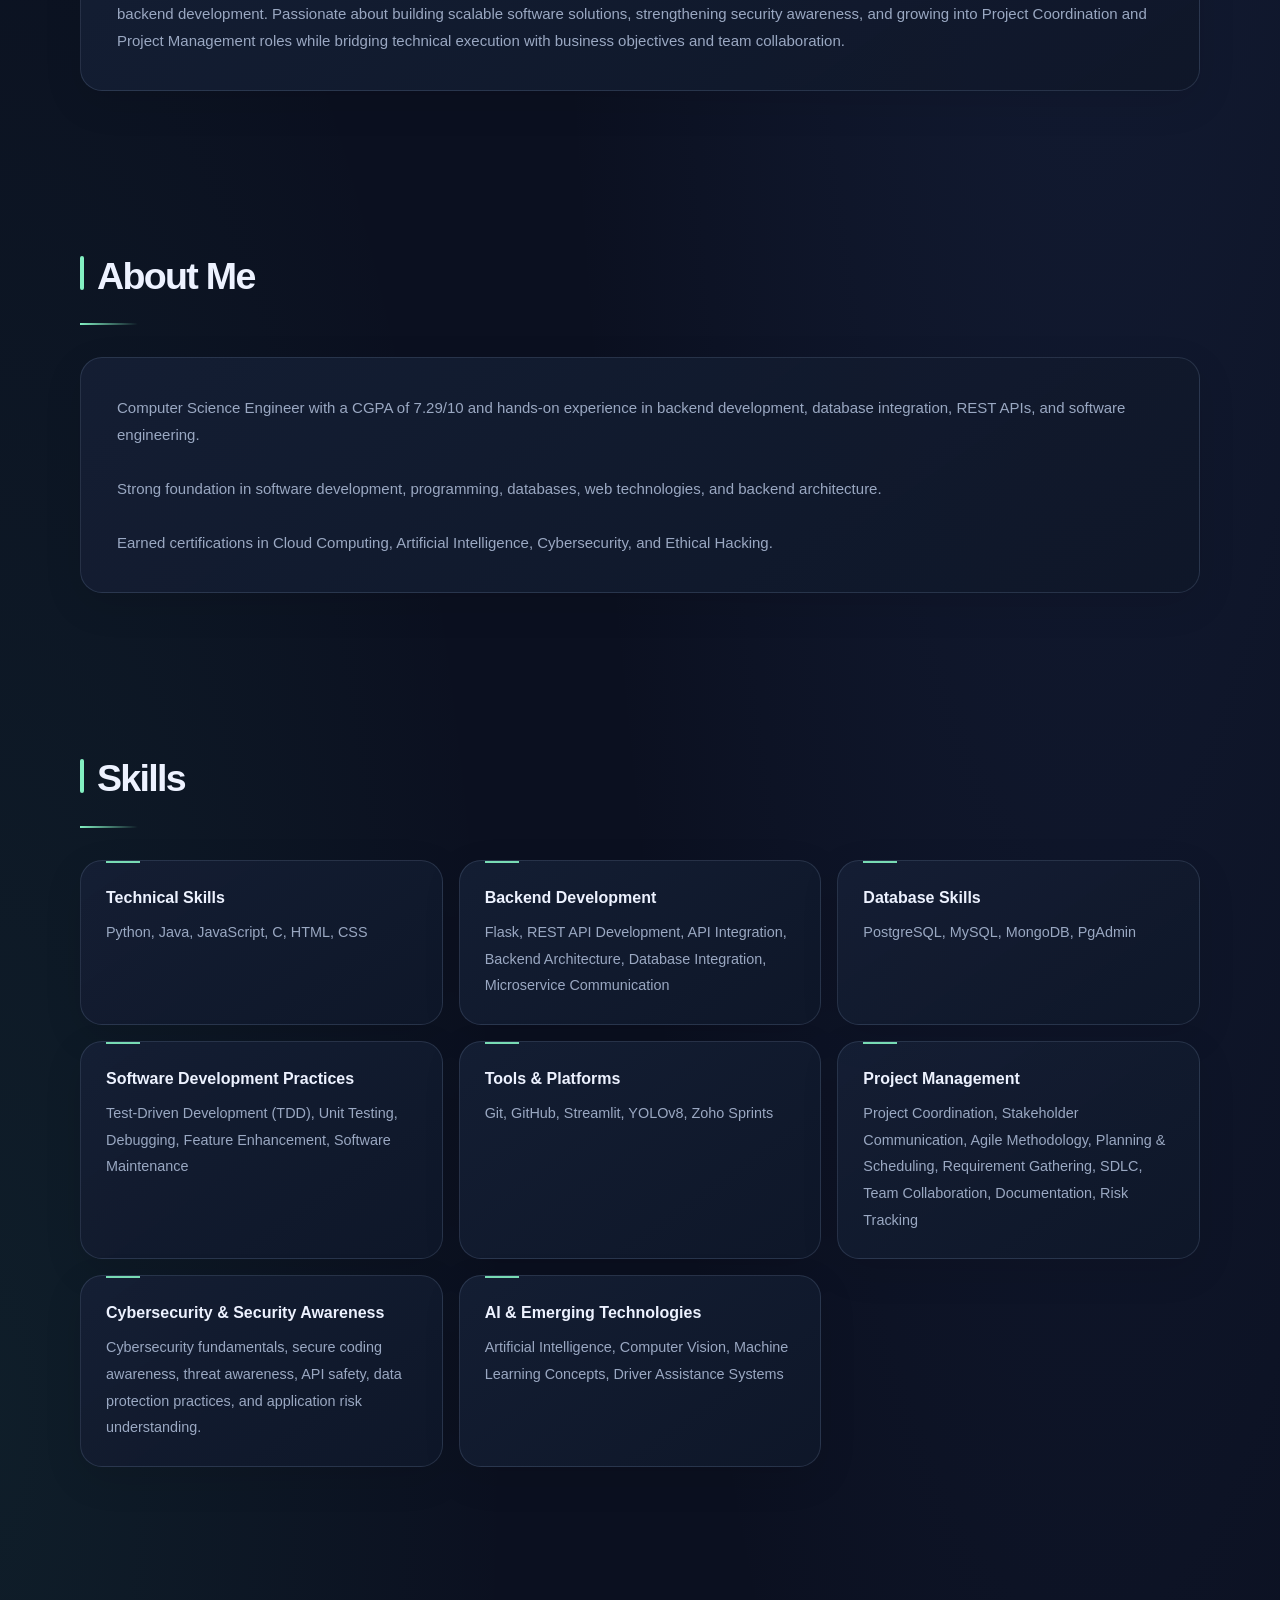
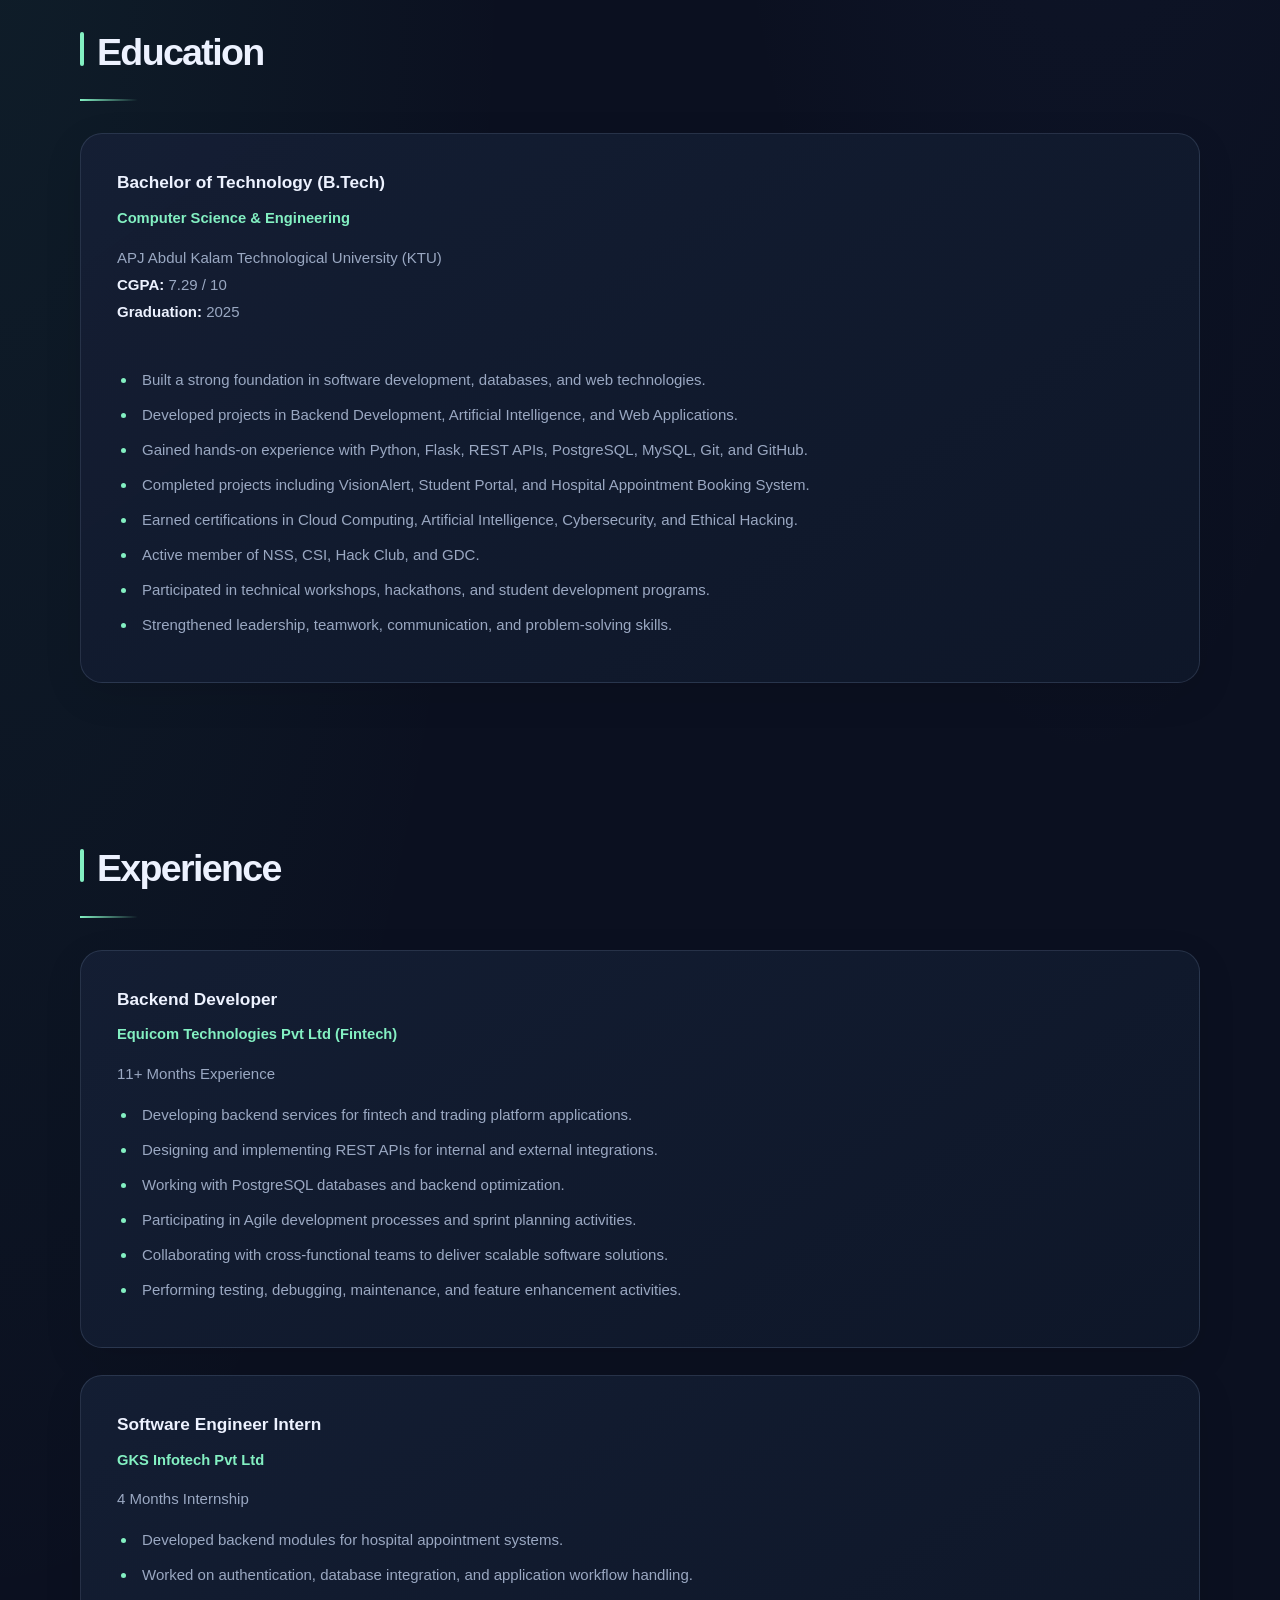
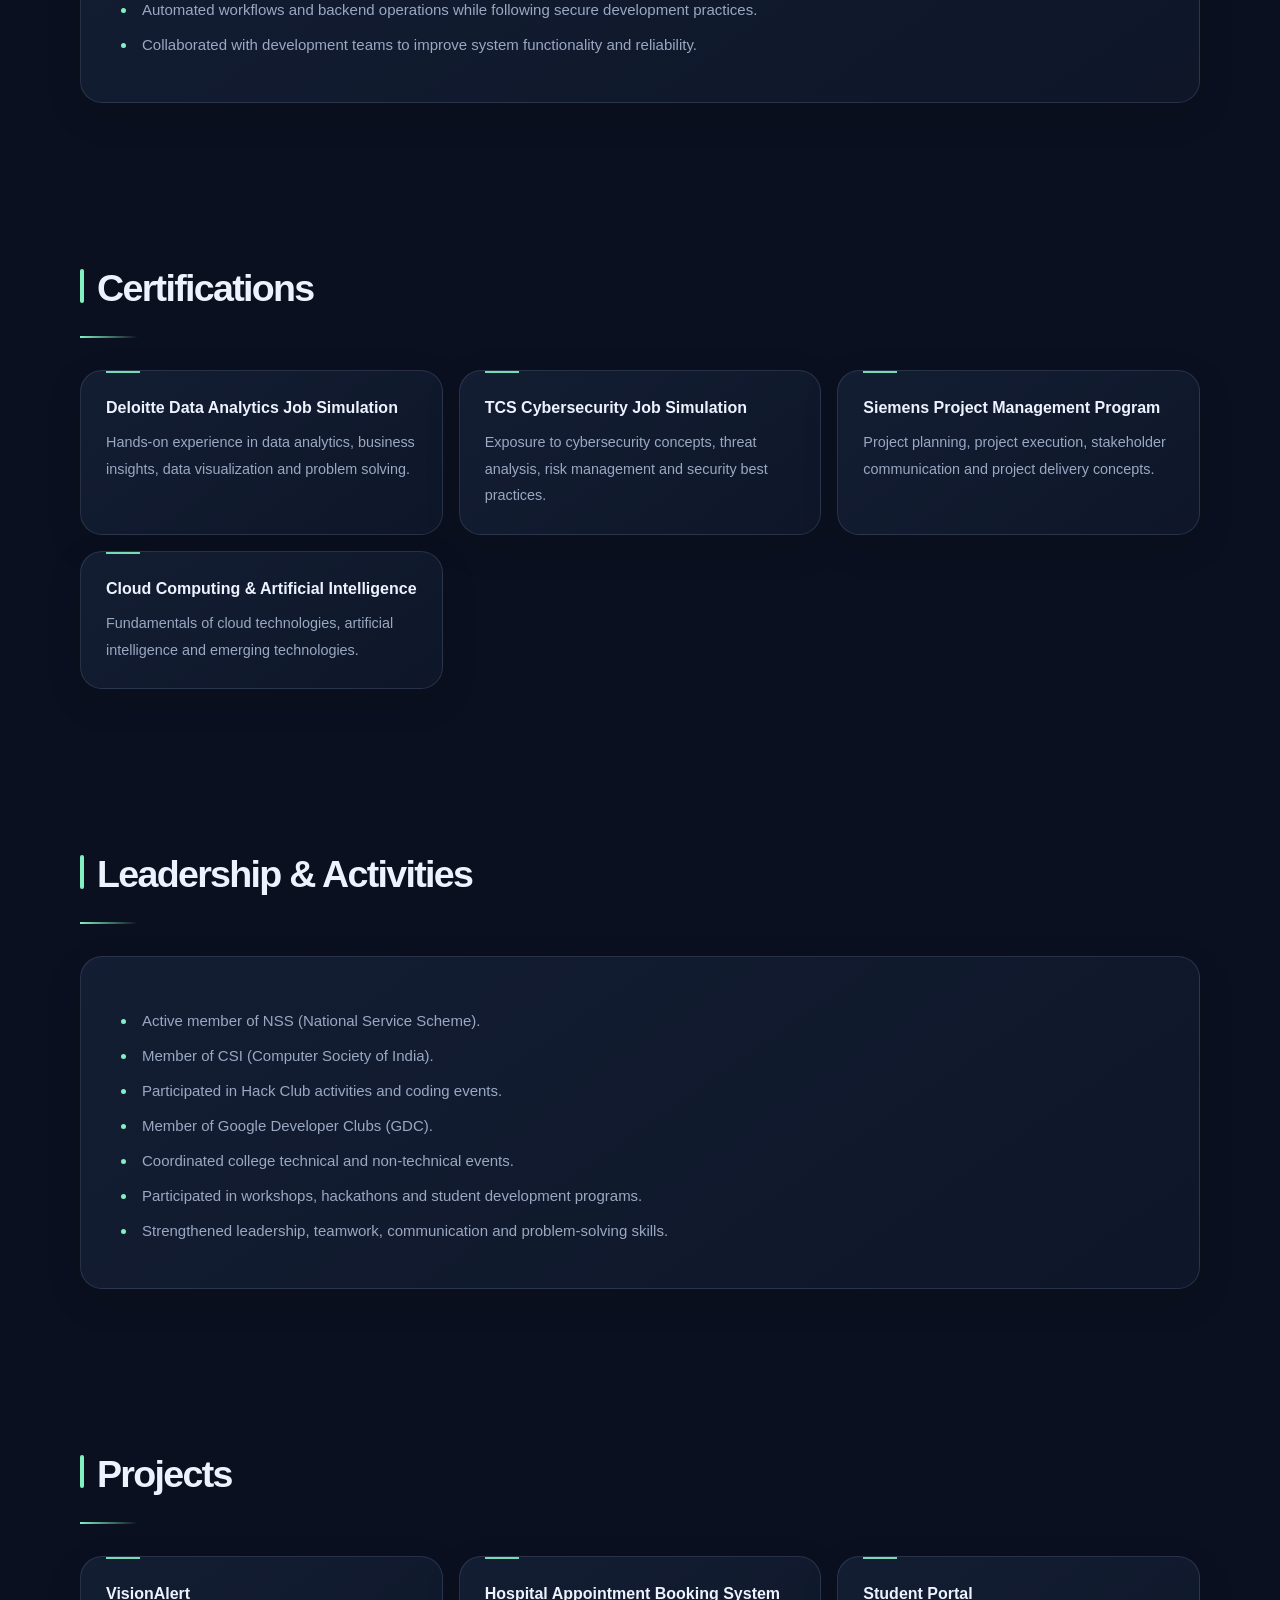
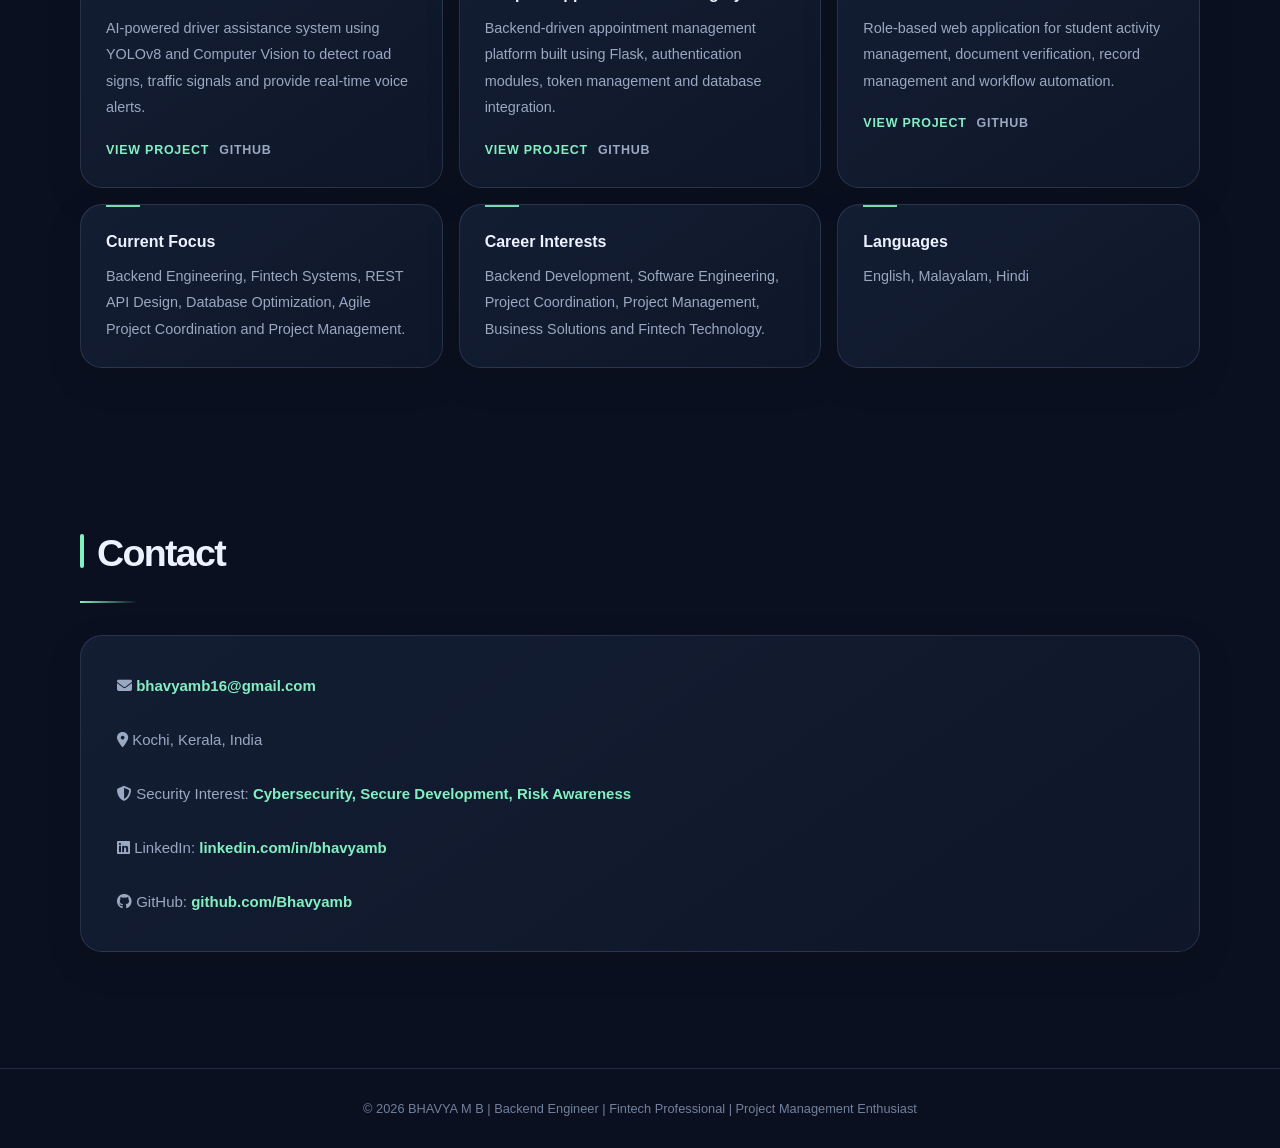
==== commit 0ca49c16: "Add section pages and project links" ====
--- a/index.html
+++ b/index.html
@@ -16,13 +16,13 @@
 <nav>
   <div class="logo">BHAVYA M B</div>
   <ul>
-    <li><a href="#about">About</a></li>
-    <li><a href="#skills">Skills</a></li>
-    <li><a href="#education">Education</a></li>
-    <li><a href="#experience">Experience</a></li>
-    <li><a href="#certifications">Certifications</a></li>
-    <li><a href="#projects">Projects</a></li>
-    <li><a href="#contact">Contact</a></li>
+    <li><a href="about.html">About</a></li>
+    <li><a href="skills.html">Skills</a></li>
+    <li><a href="education.html">Education</a></li>
+    <li><a href="experience.html">Experience</a></li>
+    <li><a href="certifications.html">Certifications</a></li>
+    <li><a href="projects.html">Projects</a></li>
+    <li><a href="contact.html">Contact</a></li>
   </ul>
   <button class="theme-toggle" id="themeToggle" aria-label="Toggle dark and light mode">
     <i class="fa-solid fa-moon"></i>
@@ -65,7 +65,7 @@
 
     <div class="btns">
       <a href="./assets/cv.pdf" download class="btn"><i class="fa-solid fa-file-arrow-down"></i> Download CV</a>
-      <a href="#contact" class="btn-outline"><i class="fa-solid fa-envelope"></i> Contact Me</a>
+      <a href="contact.html" class="btn-outline"><i class="fa-solid fa-envelope"></i> Contact Me</a>
     </div>
 
     <p class="resume-note">Open my resume for detailed project experience, certifications, and technical expertise.</p>
@@ -198,17 +198,26 @@
     <div class="project">
       <h3>VisionAlert</h3>
       <p>AI-powered driver assistance system using YOLOv8 and Computer Vision to detect road signs, traffic signals and provide real-time voice alerts.</p>
-      <a class="project-link" href="https://github.com/Bhavyamb/VisionAlert" target="_blank" rel="noreferrer">View project</a>
+      <div class="project-links">
+        <a class="project-link" href="projects.html">View project</a>
+        <a class="project-link secondary" href="https://github.com/Bhavyamb/VisionAlert" target="_blank" rel="noreferrer">GitHub</a>
+      </div>
     </div>
     <div class="project">
       <h3>Hospital Appointment Booking System</h3>
       <p>Backend-driven appointment management platform built using Flask, authentication modules, token management and database integration.</p>
-      <a class="project-link" href="https://github.com/Bhavyamb/appointmentapi" target="_blank" rel="noreferrer">View project</a>
+      <div class="project-links">
+        <a class="project-link" href="projects.html">View project</a>
+        <a class="project-link secondary" href="https://github.com/Bhavyamb/appointmentapi" target="_blank" rel="noreferrer">GitHub</a>
+      </div>
     </div>
     <div class="project">
       <h3>Student Portal</h3>
       <p>Role-based web application for student activity management, document verification, record management and workflow automation.</p>
-      <a class="project-link" href="https://github.com/Bhavyamb?tab=repositories" target="_blank" rel="noreferrer">View project</a>
+      <div class="project-links">
+        <a class="project-link" href="projects.html">View project</a>
+        <a class="project-link secondary" href="https://github.com/Bhavyamb?tab=repositories" target="_blank" rel="noreferrer">GitHub</a>
+      </div>
     </div>
     <div class="project">
       <h3>Current Focus</h3>
--- a/style.css
+++ b/style.css
@@ -501,10 +501,16 @@
 .project h3 { font-size: 1rem; }
 .project p { font-size: 0.9rem; line-height: 1.85; }
 
+.project-links {
+  display: flex;
+  flex-wrap: wrap;
+  gap: 10px;
+  margin-top: 18px;
+}
+
 .project-link {
   display: inline-flex;
   align-items: center;
-  margin-top: 18px;
   color: var(--accent);
   font-size: 0.78rem;
   font-weight: 700;
@@ -514,6 +520,10 @@
   transition: opacity 0.2s ease, transform 0.2s ease;
 }
 
+.project-link.secondary {
+  color: var(--muted);
+}
+
 .project-link:hover,
 .project-link:focus-visible {
   opacity: 0.85;
@@ -607,6 +617,12 @@
   }
 }
 
+@media (max-width: 700px) {
+  .stats {
+    grid-template-columns: repeat(2, minmax(0, 1fr));
+  }
+}
+
 @media (max-width: 600px) {
   html { scroll-padding-top: 140px; }
 
@@ -710,6 +726,7 @@
 @media (max-width: 420px) {
   nav ul {
     gap: 2px;
+    justify-content: center;
   }
 
   nav a {
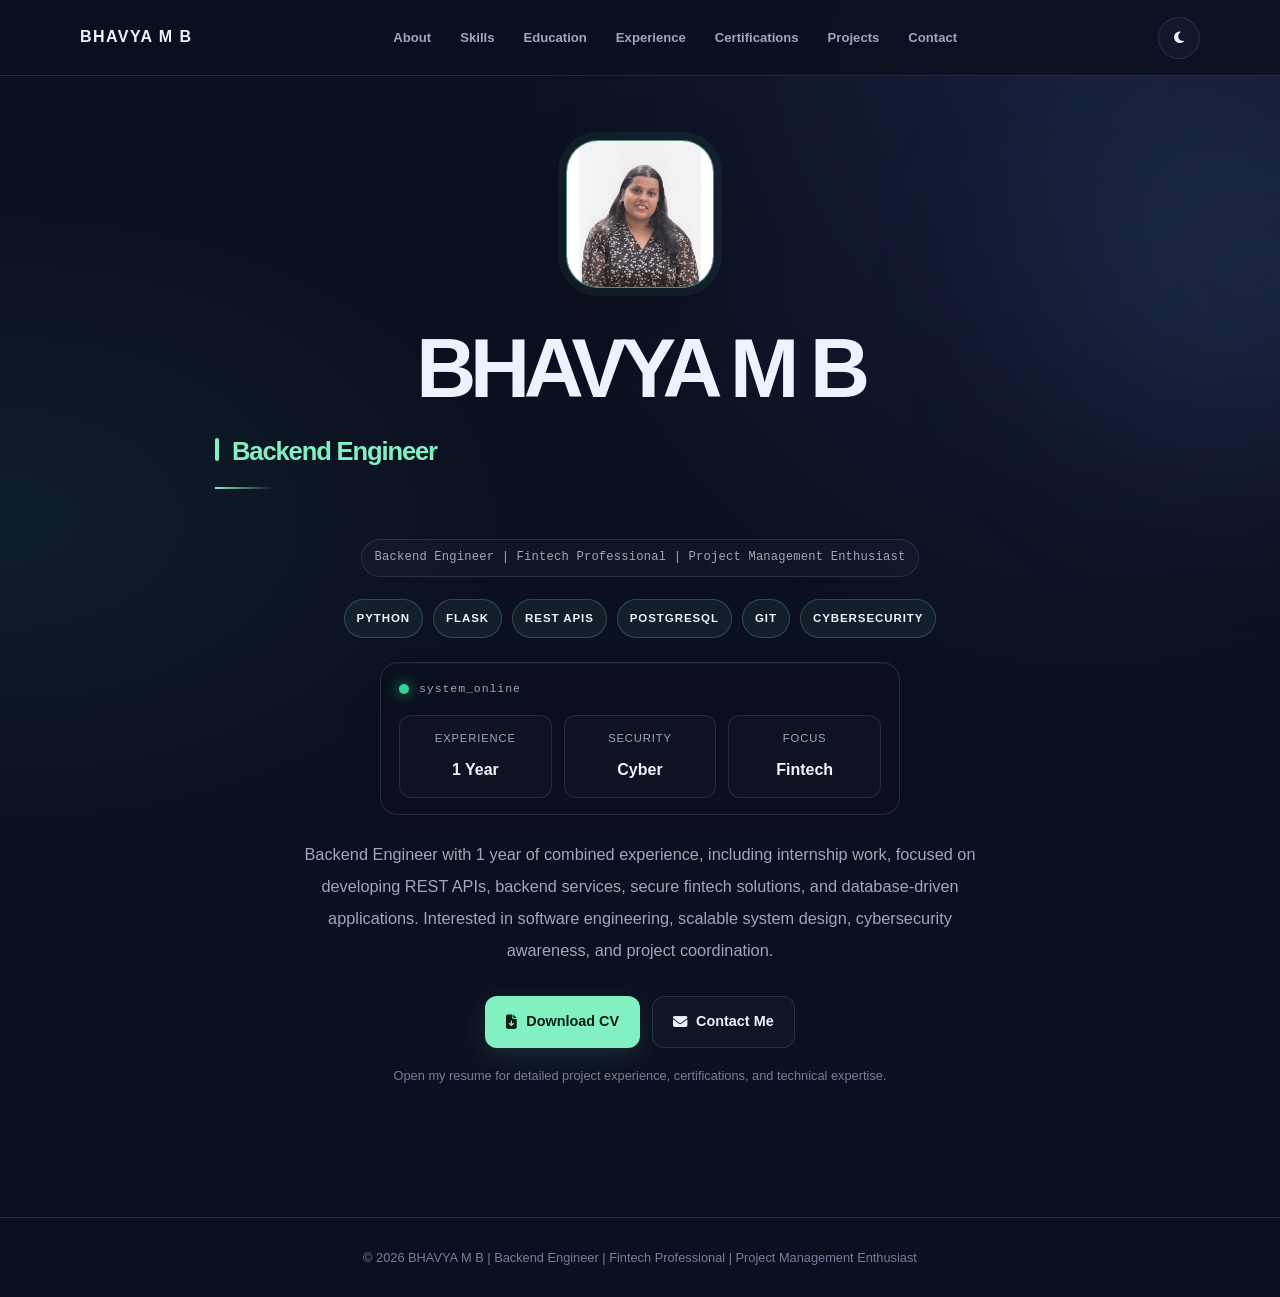
==== commit 72634a3f: "Simplify landing page and add section pages" ====
--- a/index.html
+++ b/index.html
@@ -72,178 +72,6 @@
   </div>
 </section>
 
-<section class="stats">
-  <div class="stat"><h3>1</h3><p>Year Experience</p></div>
-  <div class="stat"><h3>4</h3><p>Months Internship</p></div>
-  <div class="stat"><h3>3+</h3><p>Major Projects</p></div>
-  <div class="stat"><h3>Cyber</h3><p>Security Focus</p></div>
-</section>
-
-<section id="objective">
-  <h2>Career Objective</h2>
-  <div class="card">
-    <p>
-      Backend Engineer with 1 year of overall experience including internship exposure, working in fintech applications,
-      REST APIs, database systems, and secure backend development. Passionate about building scalable software solutions,
-      strengthening security awareness, and growing into Project Coordination and Project Management roles while bridging
-      technical execution with business objectives and team collaboration.
-    </p>
-  </div>
-</section>
-
-<section id="about">
-  <h2>About Me</h2>
-  <div class="card">
-    <p>Computer Science Engineer with a CGPA of 7.29/10 and hands-on experience in backend development, database integration, REST APIs, and software engineering.</p>
-    <br>
-    <p>Strong foundation in software development, programming, databases, web technologies, and backend architecture.</p>
-    <br>
-    <p>Earned certifications in Cloud Computing, Artificial Intelligence, Cybersecurity, and Ethical Hacking.</p>
-  </div>
-</section>
-
-<section id="skills">
-  <h2>Skills</h2>
-  <div class="projects">
-    <div class="project"><h3>Technical Skills</h3><p>Python, Java, JavaScript, C, HTML, CSS</p></div>
-    <div class="project"><h3>Backend Development</h3><p>Flask, REST API Development, API Integration, Backend Architecture, Database Integration, Microservice Communication</p></div>
-    <div class="project"><h3>Database Skills</h3><p>PostgreSQL, MySQL, MongoDB, PgAdmin</p></div>
-    <div class="project"><h3>Software Development Practices</h3><p>Test-Driven Development (TDD), Unit Testing, Debugging, Feature Enhancement, Software Maintenance</p></div>
-    <div class="project"><h3>Tools & Platforms</h3><p>Git, GitHub, Streamlit, YOLOv8, Zoho Sprints</p></div>
-    <div class="project"><h3>Project Management</h3><p>Project Coordination, Stakeholder Communication, Agile Methodology, Planning & Scheduling, Requirement Gathering, SDLC, Team Collaboration, Documentation, Risk Tracking</p></div>
-    <div class="project"><h3>Cybersecurity & Security Awareness</h3><p>Cybersecurity fundamentals, secure coding awareness, threat awareness, API safety, data protection practices, and application risk understanding.</p></div>
-    <div class="project"><h3>AI & Emerging Technologies</h3><p>Artificial Intelligence, Computer Vision, Machine Learning Concepts, Driver Assistance Systems</p></div>
-  </div>
-</section>
-
-<section id="education">
-  <h2>Education</h2>
-  <div class="card">
-    <h3>Bachelor of Technology (B.Tech)</h3>
-    <h4>Computer Science & Engineering</h4>
-    <p>APJ Abdul Kalam Technological University (KTU)</p>
-    <p><strong>CGPA:</strong> 7.29 / 10</p>
-    <p><strong>Graduation:</strong> 2025</p>
-    <br>
-    <ul>
-      <li>Built a strong foundation in software development, databases, and web technologies.</li>
-      <li>Developed projects in Backend Development, Artificial Intelligence, and Web Applications.</li>
-      <li>Gained hands-on experience with Python, Flask, REST APIs, PostgreSQL, MySQL, Git, and GitHub.</li>
-      <li>Completed projects including VisionAlert, Student Portal, and Hospital Appointment Booking System.</li>
-      <li>Earned certifications in Cloud Computing, Artificial Intelligence, Cybersecurity, and Ethical Hacking.</li>
-      <li>Active member of NSS, CSI, Hack Club, and GDC.</li>
-      <li>Participated in technical workshops, hackathons, and student development programs.</li>
-      <li>Strengthened leadership, teamwork, communication, and problem-solving skills.</li>
-    </ul>
-  </div>
-</section>
-
-<section id="experience">
-  <h2>Experience</h2>
-  <div class="card">
-    <h3>Backend Developer</h3>
-    <h4>Equicom Technologies Pvt Ltd (Fintech)</h4>
-    <p>11+ Months Experience</p>
-    <ul>
-      <li>Developing backend services for fintech and trading platform applications.</li>
-      <li>Designing and implementing REST APIs for internal and external integrations.</li>
-      <li>Working with PostgreSQL databases and backend optimization.</li>
-      <li>Participating in Agile development processes and sprint planning activities.</li>
-      <li>Collaborating with cross-functional teams to deliver scalable software solutions.</li>
-      <li>Performing testing, debugging, maintenance, and feature enhancement activities.</li>
-    </ul>
-  </div>
-  <br>
-  <div class="card">
-    <h3>Software Engineer Intern</h3>
-    <h4>GKS Infotech Pvt Ltd</h4>
-    <p>4 Months Internship</p>
-    <ul>
-      <li>Developed backend modules for hospital appointment systems.</li>
-      <li>Worked on authentication, database integration, and application workflow handling.</li>
-      <li>Automated workflows and backend operations while following secure development practices.</li>
-      <li>Collaborated with development teams to improve system functionality and reliability.</li>
-    </ul>
-  </div>
-</section>
-
-<section id="certifications">
-  <h2>Certifications</h2>
-  <div class="projects">
-    <div class="project"><h3>Deloitte Data Analytics Job Simulation</h3><p>Hands-on experience in data analytics, business insights, data visualization and problem solving.</p></div>
-    <div class="project"><h3>TCS Cybersecurity Job Simulation</h3><p>Exposure to cybersecurity concepts, threat analysis, risk management and security best practices.</p></div>
-    <div class="project"><h3>Siemens Project Management Program</h3><p>Project planning, project execution, stakeholder communication and project delivery concepts.</p></div>
-    <div class="project"><h3>Cloud Computing & Artificial Intelligence</h3><p>Fundamentals of cloud technologies, artificial intelligence and emerging technologies.</p></div>
-  </div>
-</section>
-
-<section id="leadership">
-  <h2>Leadership & Activities</h2>
-  <div class="card">
-    <ul>
-      <li>Active member of NSS (National Service Scheme).</li>
-      <li>Member of CSI (Computer Society of India).</li>
-      <li>Participated in Hack Club activities and coding events.</li>
-      <li>Member of Google Developer Clubs (GDC).</li>
-      <li>Coordinated college technical and non-technical events.</li>
-      <li>Participated in workshops, hackathons and student development programs.</li>
-      <li>Strengthened leadership, teamwork, communication and problem-solving skills.</li>
-    </ul>
-  </div>
-</section>
-
-<section id="projects">
-  <h2>Projects</h2>
-  <div class="projects">
-    <div class="project">
-      <h3>VisionAlert</h3>
-      <p>AI-powered driver assistance system using YOLOv8 and Computer Vision to detect road signs, traffic signals and provide real-time voice alerts.</p>
-      <div class="project-links">
-        <a class="project-link" href="projects.html">View project</a>
-        <a class="project-link secondary" href="https://github.com/Bhavyamb/VisionAlert" target="_blank" rel="noreferrer">GitHub</a>
-      </div>
-    </div>
-    <div class="project">
-      <h3>Hospital Appointment Booking System</h3>
-      <p>Backend-driven appointment management platform built using Flask, authentication modules, token management and database integration.</p>
-      <div class="project-links">
-        <a class="project-link" href="projects.html">View project</a>
-        <a class="project-link secondary" href="https://github.com/Bhavyamb/appointmentapi" target="_blank" rel="noreferrer">GitHub</a>
-      </div>
-    </div>
-    <div class="project">
-      <h3>Student Portal</h3>
-      <p>Role-based web application for student activity management, document verification, record management and workflow automation.</p>
-      <div class="project-links">
-        <a class="project-link" href="projects.html">View project</a>
-        <a class="project-link secondary" href="https://github.com/Bhavyamb?tab=repositories" target="_blank" rel="noreferrer">GitHub</a>
-      </div>
-    </div>
-    <div class="project">
-      <h3>Current Focus</h3>
-      <p>Backend Engineering, Fintech Systems, REST API Design, Database Optimization, Agile Project Coordination and Project Management.</p>
-    </div>
-    <div class="project">
-      <h3>Career Interests</h3>
-      <p>Backend Development, Software Engineering, Project Coordination, Project Management, Business Solutions and Fintech Technology.</p>
-    </div>
-    <div class="project">
-      <h3>Languages</h3>
-      <p>English, Malayalam, Hindi</p>
-    </div>
-  </div>
-</section>
-
-<section id="contact">
-  <h2>Contact</h2>
-  <div class="card center">
-    <p><i class="fa-solid fa-envelope"></i> <a href="mailto:bhavyamb16@gmail.com">bhavyamb16@gmail.com</a></p><br>
-    <p><i class="fa-solid fa-location-dot"></i> Kochi, Kerala, India</p><br>
-    <p><i class="fa-solid fa-shield-halved"></i> Security Interest: <a href="https://www.linkedin.com/in/bhavyamb/" target="_blank">Cybersecurity, Secure Development, Risk Awareness</a></p><br>
-    <p><i class="fa-brands fa-linkedin"></i> LinkedIn: <a href="https://www.linkedin.com/in/bhavyamb/" target="_blank">linkedin.com/in/bhavyamb</a></p><br>
-    <p><i class="fa-brands fa-github"></i> GitHub: <a href="https://github.com/Bhavyamb" target="_blank">github.com/Bhavyamb</a></p>
-  </div>
-</section>
 
 <footer>© 2026 BHAVYA M B | Backend Engineer | Fintech Professional | Project Management Enthusiast</footer>
 <script src="script.js" defer></script>
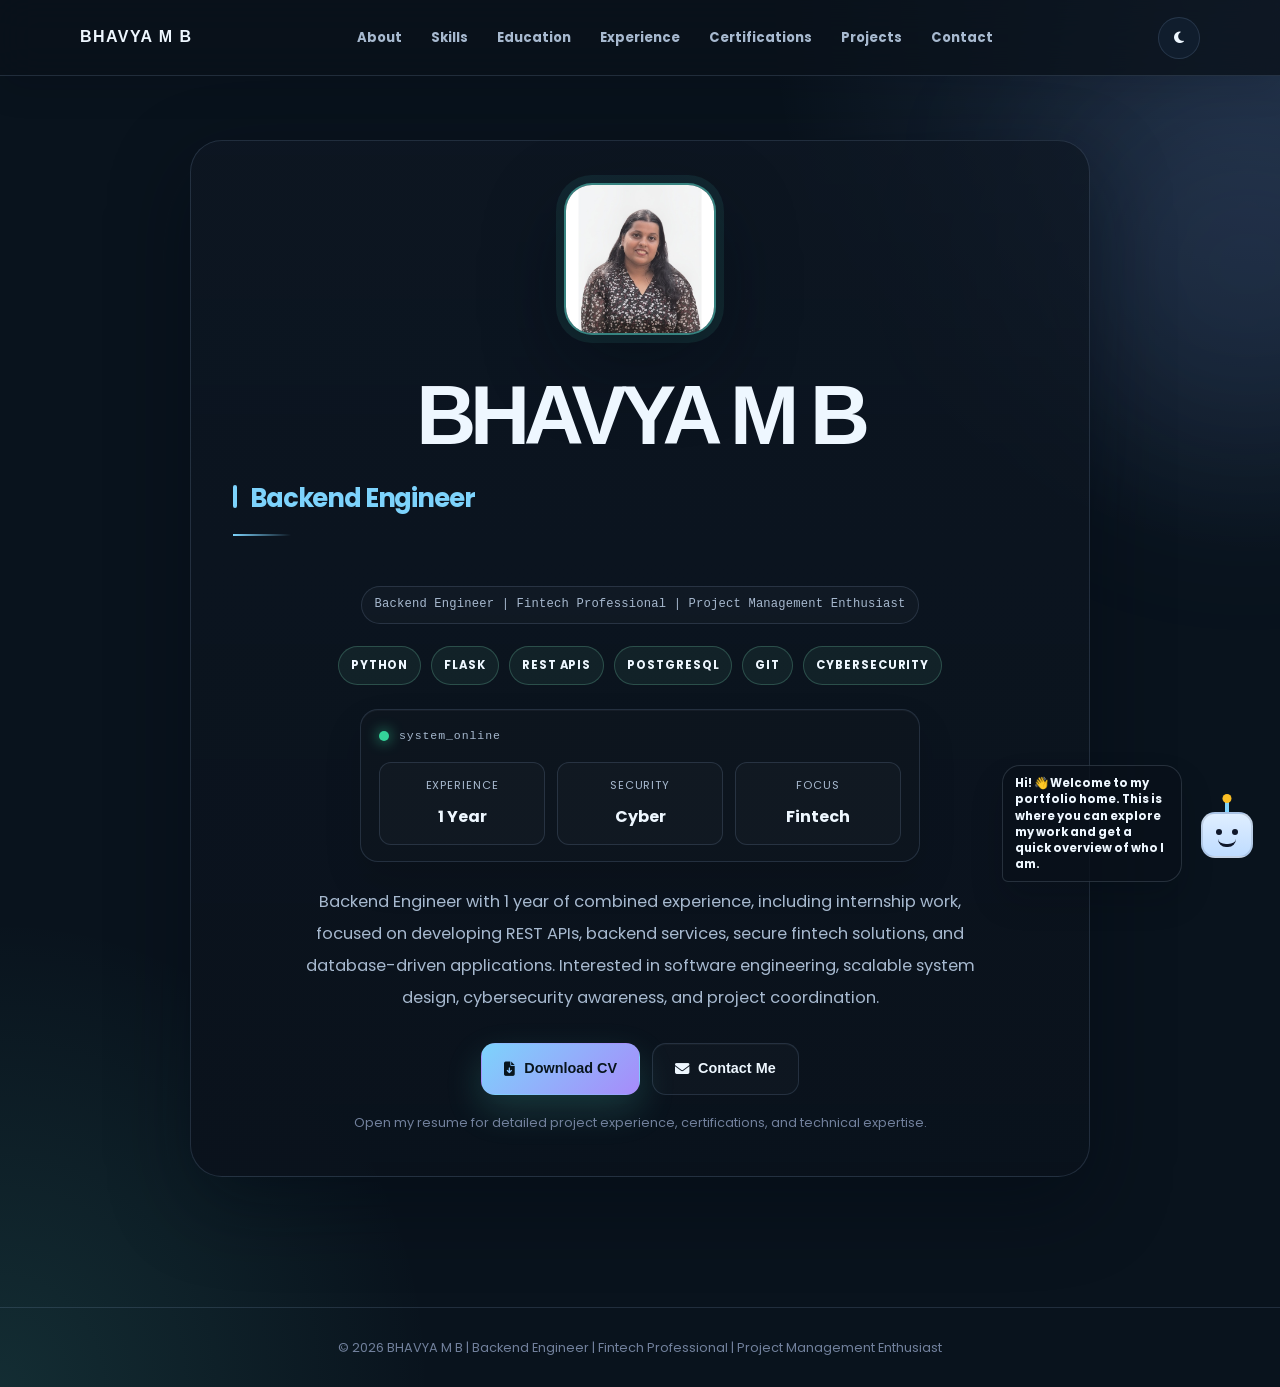
==== commit 1ec6eeba: "Portfolio updates and bot assistant" ====
--- a/index.html
+++ b/index.html
@@ -5,7 +5,7 @@
 <meta charset="UTF-8">
 <meta name="viewport" content="width=device-width, initial-scale=1.0">
 <title>BHAVYA M B | Backend Engineer</title>
-<link rel="stylesheet" href="style.css">
+<link rel="stylesheet" href="style.css?v=20261015">
 <link href="https://fonts.googleapis.com/css2?family=Poppins:wght@300;400;500;600;700&display=swap" rel="stylesheet">
 <link rel="stylesheet" href="https://cdnjs.cloudflare.com/ajax/libs/font-awesome/6.5.2/css/all.min.css">
 </head>
@@ -74,6 +74,6 @@
 
 
 <footer>© 2026 BHAVYA M B | Backend Engineer | Fintech Professional | Project Management Enthusiast</footer>
-<script src="script.js" defer></script>
+<script src="script.js?v=20261015" defer></script>
 </body>
 </html>
--- a/style.css
+++ b/style.css
@@ -1,35 +1,35 @@
 :root {
-  --bg: #0b1020;
-  --bg-strong: #070d1b;
-  --surface: #11182b;
-  --surface-2: #151f35;
-  --text: #edf2ff;
-  --muted: #9aa8c2;
-  --line: rgba(164, 184, 221, 0.16);
-  --accent: #83f0c2;
-  --accent-2: #82aaff;
-  --shadow: 0 24px 70px rgba(0, 0, 0, 0.24);
+  --bg: #09131d;
+  --bg-strong: #0d1d2a;
+  --surface: #101d2d;
+  --surface-2: #13293d;
+  --text: #eef7ff;
+  --muted: #a7b9cf;
+  --line: rgba(145, 171, 210, 0.18);
+  --accent: #7dd3fc;
+  --accent-2: #a78bfa;
+  --shadow: 0 28px 80px rgba(3, 9, 18, 0.42);
   --radius: 22px;
   --content: 1120px;
-  --button-text: #071b18;
-  --nav-bg: rgba(11, 16, 32, 0.84);
-  --card-bg: linear-gradient(145deg, rgba(21, 31, 53, 0.92), rgba(15, 23, 41, 0.94));
+  --button-text: #08151d;
+  --nav-bg: rgba(10, 18, 27, 0.8);
+  --card-bg: linear-gradient(145deg, rgba(18, 28, 40, 0.96), rgba(11, 18, 29, 0.94));
 }
 
 body.light-theme {
-  --bg: #f4f8fb;
-  --bg-strong: #edf5fb;
+  --bg: #f3f7fb;
+  --bg-strong: #edf4ff;
   --surface: #ffffff;
-  --surface-2: #edf3ff;
-  --text: #0f172a;
-  --muted: #475569;
-  --line: rgba(15, 23, 42, 0.08);
-  --accent: #0f766e;
-  --accent-2: #2563eb;
-  --shadow: 0 18px 40px rgba(15, 23, 42, 0.1);
+  --surface-2: #ebf3ff;
+  --text: #132236;
+  --muted: #54657f;
+  --line: rgba(19, 34, 54, 0.08);
+  --accent: #0ea5e9;
+  --accent-2: #8b5cf6;
+  --shadow: 0 22px 52px rgba(18, 34, 54, 0.1);
   --button-text: #ffffff;
   --nav-bg: rgba(255, 255, 255, 0.8);
-  --card-bg: linear-gradient(145deg, rgba(255, 255, 255, 0.96), rgba(244, 247, 252, 0.98));
+  --card-bg: linear-gradient(145deg, rgba(255, 255, 255, 0.98), rgba(243, 248, 255, 0.98));
 }
 
 * {
@@ -47,11 +47,11 @@
   min-width: 320px;
   overflow-x: hidden;
   background:
-    radial-gradient(ellipse at 85% 0%, rgba(75, 112, 195, 0.16), transparent 36rem),
-    radial-gradient(ellipse at 0% 40%, rgba(67, 210, 165, 0.07), transparent 32rem),
+    radial-gradient(ellipse at top right, rgba(138, 180, 255, 0.18), transparent 32rem),
+    radial-gradient(ellipse at bottom left, rgba(94, 234, 212, 0.12), transparent 27rem),
     var(--bg);
   color: var(--text);
-  font-family: 'Manrope', sans-serif;
+  font-family: 'Poppins', 'Segoe UI', sans-serif;
   font-size: 15px;
   line-height: 1.8;
   -webkit-font-smoothing: antialiased;
@@ -91,9 +91,14 @@
   gap: 24px;
   padding: 16px max(5%, calc((100% - var(--content)) / 2));
   border-bottom: 1px solid var(--line);
-  background: var(--nav-bg);
+  background: rgba(9, 17, 26, 0.78);
   backdrop-filter: blur(18px);
   -webkit-backdrop-filter: blur(18px);
+  box-shadow: 0 12px 35px rgba(3, 9, 17, 0.12);
+}
+
+body.light-theme nav {
+  background: rgba(255, 255, 255, 0.8);
 }
 
 .logo {
@@ -161,18 +166,27 @@
 }
 
 .hero-card {
-  width: min(100%, 850px);
+  width: min(100%, 900px);
+  padding: clamp(28px, 4vw, 42px);
+  border: 1px solid var(--line);
+  border-radius: 32px;
+  background: linear-gradient(180deg, rgba(14, 23, 35, 0.76), rgba(10, 18, 28, 0.9));
+  box-shadow: var(--shadow);
   animation: rise-in 0.75s ease both;
 }
 
+body.light-theme .hero-card {
+  background: linear-gradient(180deg, rgba(255, 255, 255, 0.9), rgba(239, 245, 255, 0.92));
+}
+
 .hero-card img {
-  width: 148px;
-  height: 148px;
+  width: 152px;
+  height: 152px;
   object-fit: cover;
-  border: 1px solid rgba(131, 240, 194, 0.55);
-  border-radius: 32px;
+  border: 2px solid rgba(94, 234, 212, 0.5);
+  border-radius: 28px;
   background: var(--surface);
-  box-shadow: 0 0 0 8px rgba(131, 240, 194, 0.055), var(--shadow);
+  box-shadow: 0 0 0 8px rgba(94, 234, 212, 0.08), var(--shadow);
 }
 
 .hero h1 {
@@ -225,13 +239,13 @@
 }
 
 .system-panel {
-  width: min(100%, 520px);
+  width: min(100%, 560px);
   margin: 24px auto 0;
   padding: 16px 18px;
   border: 1px solid var(--line);
   border-radius: 18px;
-  background: rgba(10, 14, 28, 0.52);
-  box-shadow: inset 0 1px 0 rgba(255,255,255,0.04), 0 20px 40px rgba(0,0,0,0.12);
+  background: rgba(15, 23, 32, 0.7);
+  box-shadow: inset 0 1px 0 rgba(255,255,255,0.04), 0 18px 38px rgba(0,0,0,0.12);
 }
 
 body.light-theme .system-panel {
@@ -312,30 +326,31 @@
 .btn,
 .btn-outline {
   display: inline-flex;
-  min-height: 48px;
+  min-height: 50px;
   align-items: center;
   justify-content: center;
   gap: 9px;
   margin: 0;
-  padding: 12px 20px;
+  padding: 12px 22px;
   border: 1px solid transparent;
-  border-radius: 12px;
+  border-radius: 14px;
   font-size: 0.9rem;
   font-weight: 800;
   text-decoration: none;
-  transition: transform 0.2s ease, background 0.2s ease, border-color 0.2s ease;
+  transition: transform 0.2s ease, box-shadow 0.2s ease, border-color 0.2s ease;
 }
 
 .btn {
-  background: var(--accent);
+  background: linear-gradient(135deg, var(--accent), var(--accent-2));
   color: var(--button-text);
-  box-shadow: 0 8px 26px rgba(131, 240, 194, 0.12);
+  box-shadow: 0 15px 36px rgba(94, 234, 212, 0.18);
 }
 
 .btn-outline {
   border-color: var(--line);
-  background: rgba(255, 255, 255, 0.025);
-  color: var(--text);
+  background: rgba(255, 255, 255, 0.02);
+  color: var(--text);
+  box-shadow: inset 0 1px 0 rgba(255,255,255,0.03);
 }
 
 .btn:hover,
@@ -388,7 +403,11 @@
 section:not(.hero):not(.stats) {
   width: min(100%, calc(var(--content) + 48px));
   margin: 0 auto;
-  padding: 76px 24px;
+  padding: 90px 24px 54px;
+}
+
+section.page-content {
+  padding-top: 100px;
 }
 
 section h2 {
@@ -426,7 +445,7 @@
   border: 1px solid var(--line);
   border-radius: var(--radius);
   background: var(--card-bg);
-  box-shadow: 0 12px 38px rgba(0, 0, 0, 0.10);
+  box-shadow: 0 14px 38px rgba(1, 8, 18, 0.12);
 }
 
 .card {
@@ -543,6 +562,107 @@
   text-underline-offset: 4px;
 }
 
+.floating-bot {
+  position: fixed;
+  right: 18px;
+  bottom: 18px;
+  z-index: 30;
+  display: flex;
+  align-items: flex-end;
+  gap: 10px;
+  pointer-events: none;
+  animation: bot-float 2.6s ease-in-out infinite;
+}
+
+.bot-bubble {
+  max-width: 180px;
+  padding: 9px 12px;
+  border: 1px solid rgba(148, 163, 184, 0.22);
+  border-radius: 18px 18px 18px 6px;
+  background: rgba(9, 17, 26, 0.82);
+  color: var(--text);
+  font-size: 0.72rem;
+  font-weight: 700;
+  line-height: 1.4;
+  box-shadow: 0 18px 32px rgba(5, 11, 18, 0.18);
+}
+
+body.light-theme .bot-bubble {
+  border-color: rgba(14, 165, 233, 0.22);
+  background: rgba(255, 255, 255, 0.96);
+  color: var(--text);
+  box-shadow: 0 18px 32px rgba(15, 23, 42, 0.1);
+}
+
+.bot-figure {
+  position: relative;
+  width: 70px;
+  height: 70px;
+}
+
+.bot-antenna {
+  position: absolute;
+  left: 50%;
+  top: -12px;
+  width: 4px;
+  height: 14px;
+  border-radius: 999px;
+  background: #7dd3fc;
+  transform: translateX(-50%);
+}
+
+.bot-antenna::before {
+  content: '';
+  position: absolute;
+  top: -6px;
+  left: 50%;
+  width: 9px;
+  height: 9px;
+  border-radius: 50%;
+  background: #fbbf24;
+  transform: translateX(-50%);
+}
+
+.bot-head {
+  position: absolute;
+  left: 50%;
+  top: 0;
+  width: 52px;
+  height: 46px;
+  border-radius: 14px;
+  background: linear-gradient(180deg, #dfeeff, #bfdcff);
+  border: 2px solid rgba(15, 23, 42, 0.12);
+  transform: translateX(-50%);
+}
+
+.bot-eye {
+  position: absolute;
+  top: 15px;
+  width: 6px;
+  height: 6px;
+  border-radius: 50%;
+  background: #0f172a;
+}
+
+.bot-eye.left { left: 13px; }
+.bot-eye.right { right: 13px; }
+
+.bot-mouth {
+  position: absolute;
+  left: 50%;
+  bottom: 9px;
+  width: 18px;
+  height: 8px;
+  border-bottom: 3px solid #0f172a;
+  border-radius: 0 0 12px 12px;
+  transform: translateX(-50%);
+}
+
+@keyframes bot-float {
+  0%, 100% { transform: translateY(0); }
+  50% { transform: translateY(-6px); }
+}
+
 footer {
   margin-top: 40px;
   padding: 28px 20px;
@@ -628,77 +748,119 @@
 
   nav {
     position: sticky;
-    padding: 12px 16px;
+    min-height: auto;
+    padding: 10px 12px 12px;
   }
 
   .logo {
-    font-size: 0.88rem;
+    font-size: 0.82rem;
     letter-spacing: 0.06em;
   }
 
   nav ul {
+    display: grid;
+    grid-template-columns: repeat(4, minmax(0, 1fr));
     width: 100%;
-    gap: 3px;
-    justify-content: flex-start;
+    gap: 4px;
+    justify-content: stretch;
   }
 
   nav a {
-    padding: 5px 8px;
-    font-size: 0.72rem;
+    display: flex;
+    align-items: center;
+    justify-content: center;
+    width: 100%;
+    min-height: 30px;
+    padding: 6px 4px;
+    font-size: 0.68rem;
+    text-align: center;
   }
 
   .theme-toggle {
-    width: 38px;
-    height: 38px;
+    width: 36px;
+    height: 36px;
   }
 
   .hero {
-    padding: 58px 20px 50px;
+    padding: 36px 12px 34px;
+  }
+
+  .hero-card {
+    padding: 20px 14px 18px;
+    border-radius: 20px;
   }
 
   .hero-card img {
-    width: 118px;
-    height: 118px;
-    border-radius: 26px;
+    width: 104px;
+    height: 104px;
+    border-radius: 20px;
   }
 
   .hero h1 {
-    margin-top: 22px;
-    font-size: clamp(2.2rem, 12vw, 3.5rem);
-    letter-spacing: -0.06em;
+    margin-top: 20px;
+    font-size: clamp(2rem, 12vw, 3rem);
+    letter-spacing: -0.05em;
   }
 
   .hero h2 {
-    font-size: 1.1rem;
+    font-size: 1rem;
   }
 
   .subtitle {
+    display: block;
     max-width: 100%;
     border-radius: 12px;
-    font-size: 0.68rem;
+    font-size: 0.66rem;
     line-height: 1.7;
   }
 
+  .tech-stack {
+    gap: 7px;
+  }
+
   .tech-stack span {
-    letter-spacing: 0.05em;
+    letter-spacing: 0.03em;
+    font-size: 0.6rem;
+    padding: 6px 8px;
+  }
+
+  .system-panel {
+    padding: 12px;
+    border-radius: 14px;
+  }
+
+  .panel-body {
+    gap: 8px;
+    grid-template-columns: repeat(2, minmax(0, 1fr));
+  }
+
+  .panel-body div {
+    padding: 10px 8px;
+  }
+
+  .panel-body strong {
+    font-size: 0.82rem;
   }
 
   .hero-text {
-    font-size: 0.94rem;
+    font-size: 0.9rem;
+    line-height: 1.8;
   }
 
   .btns {
     align-items: stretch;
     flex-direction: column;
+    gap: 10px;
   }
 
   .btn,
   .btn-outline {
     width: 100%;
+    font-size: 0.8rem;
   }
 
   .stats {
-    width: calc(100% - 32px);
+    width: calc(100% - 24px);
     grid-template-columns: repeat(2, minmax(0, 1fr));
     gap: 10px;
   }
@@ -706,10 +868,17 @@
   .stat { padding: 18px 10px; }
 
   section:not(.hero):not(.stats) {
-    padding: 52px 18px;
-  }
-
-  section h2 { margin-bottom: 24px; }
+    padding: 42px 16px 30px;
+  }
+
+  section.page-content {
+    padding-top: 70px;
+  }
+
+  section h2 {
+    margin-bottom: 20px;
+    font-size: 1.6rem;
+  }
 
   .projects {
     grid-template-columns: 1fr;
@@ -718,20 +887,20 @@
 
   .project,
   .card {
-    padding: 22px;
+    padding: 18px 14px;
     border-radius: 17px;
   }
 }
 
 @media (max-width: 420px) {
   nav ul {
-    gap: 2px;
-    justify-content: center;
+    grid-template-columns: repeat(2, minmax(0, 1fr));
+    gap: 5px;
   }
 
   nav a {
-    padding: 4px 7px;
-    font-size: 0.68rem;
+    padding: 5px 6px;
+    font-size: 0.66rem;
   }
 
   .stats {
@@ -739,14 +908,23 @@
   }
 
   .hero h1 {
-    font-size: clamp(2rem, 15vw, 2.8rem);
+    font-size: clamp(1.8rem, 14vw, 2.6rem);
   }
 
   .hero-text,
   .card p,
   .project p,
   .card li {
-    font-size: 0.9rem;
+    font-size: 0.86rem;
+  }
+
+  .card h3,
+  .project h3 {
+    font-size: 0.96rem;
+  }
+
+  .panel-body {
+    grid-template-columns: 1fr;
   }
 }
 
